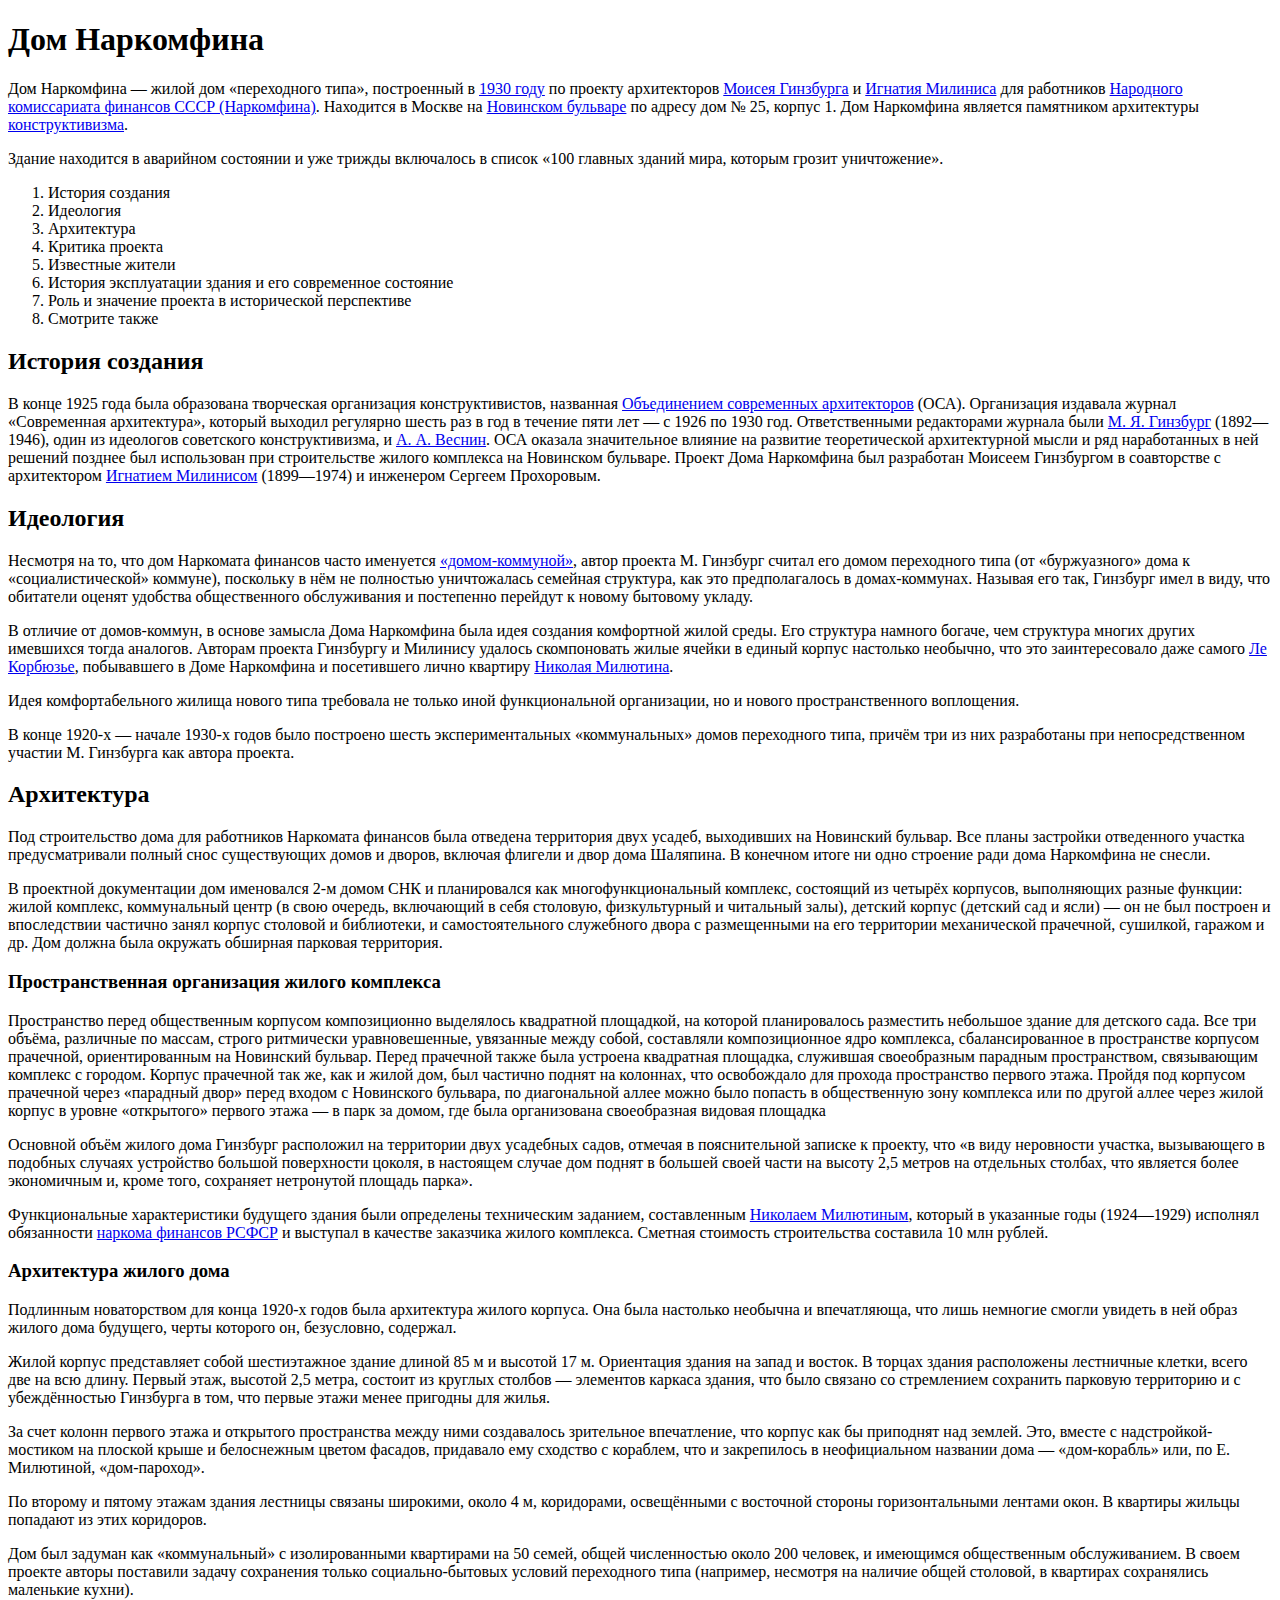
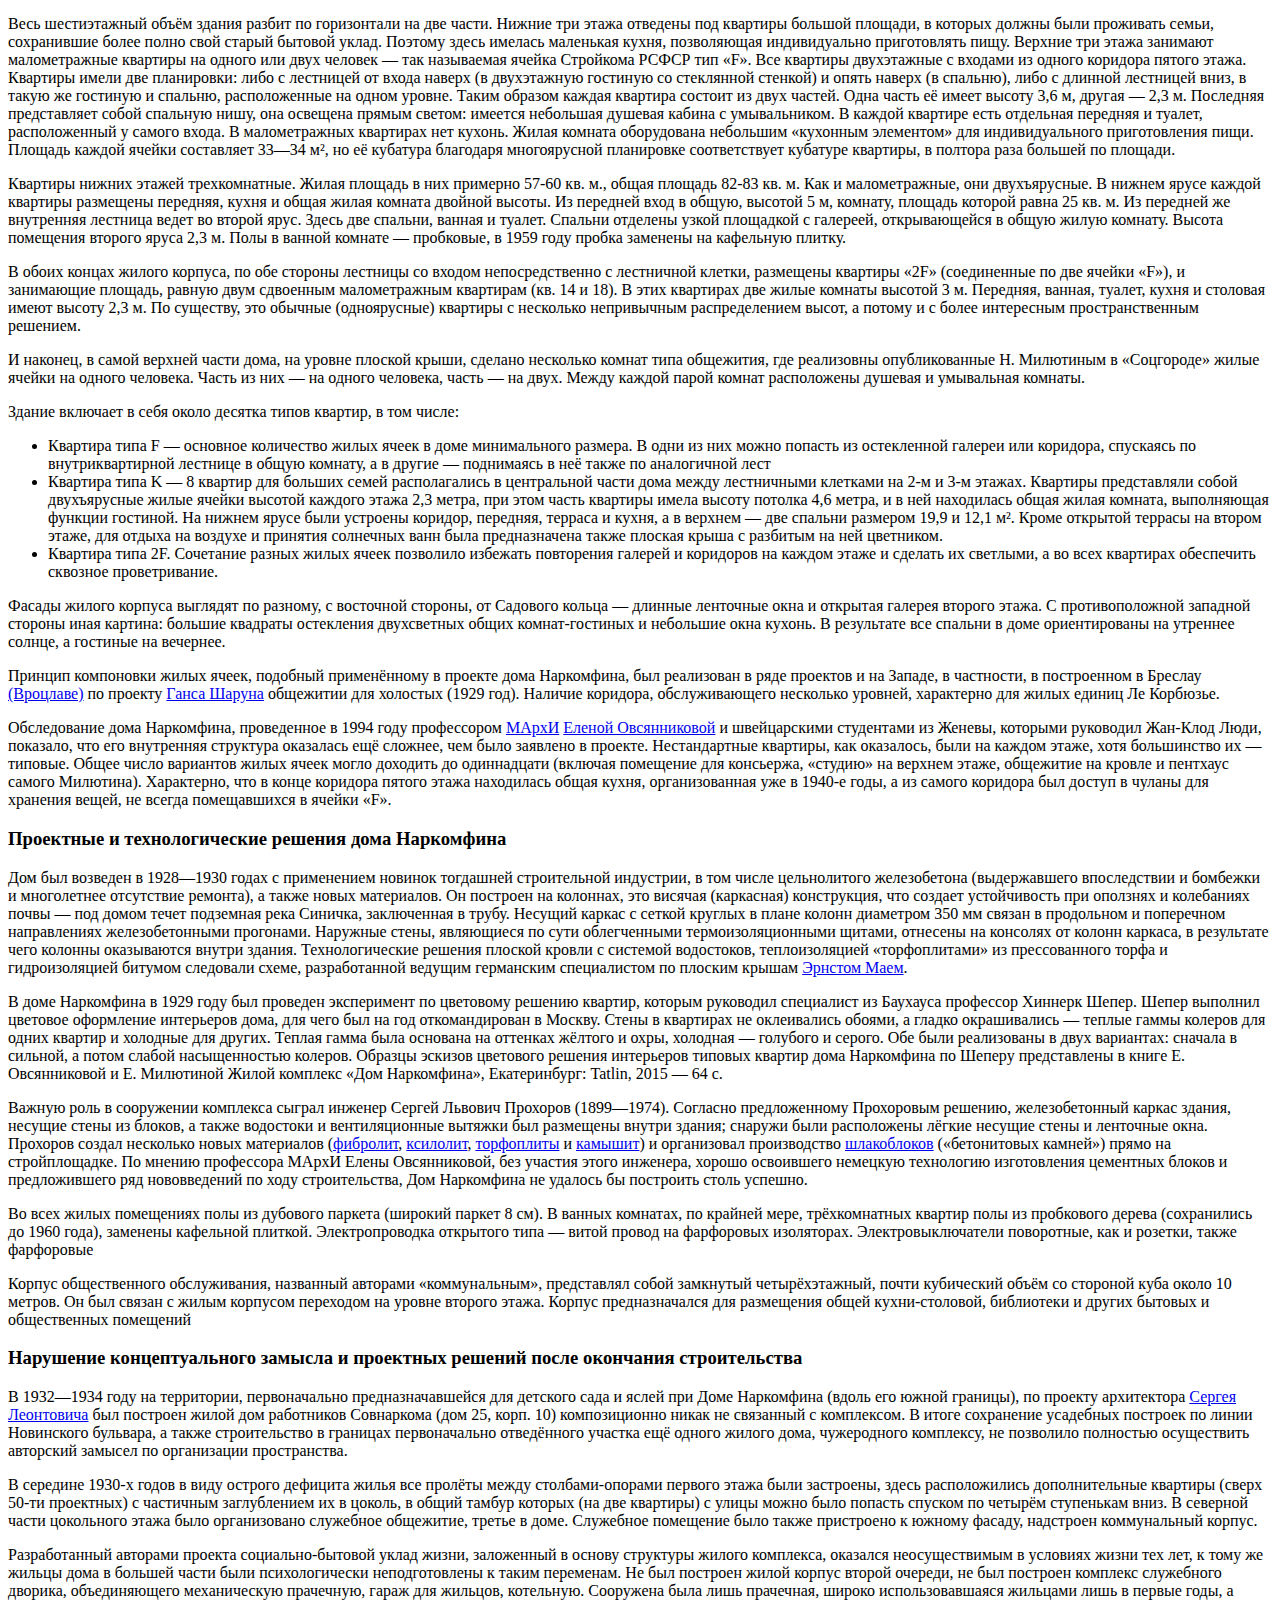
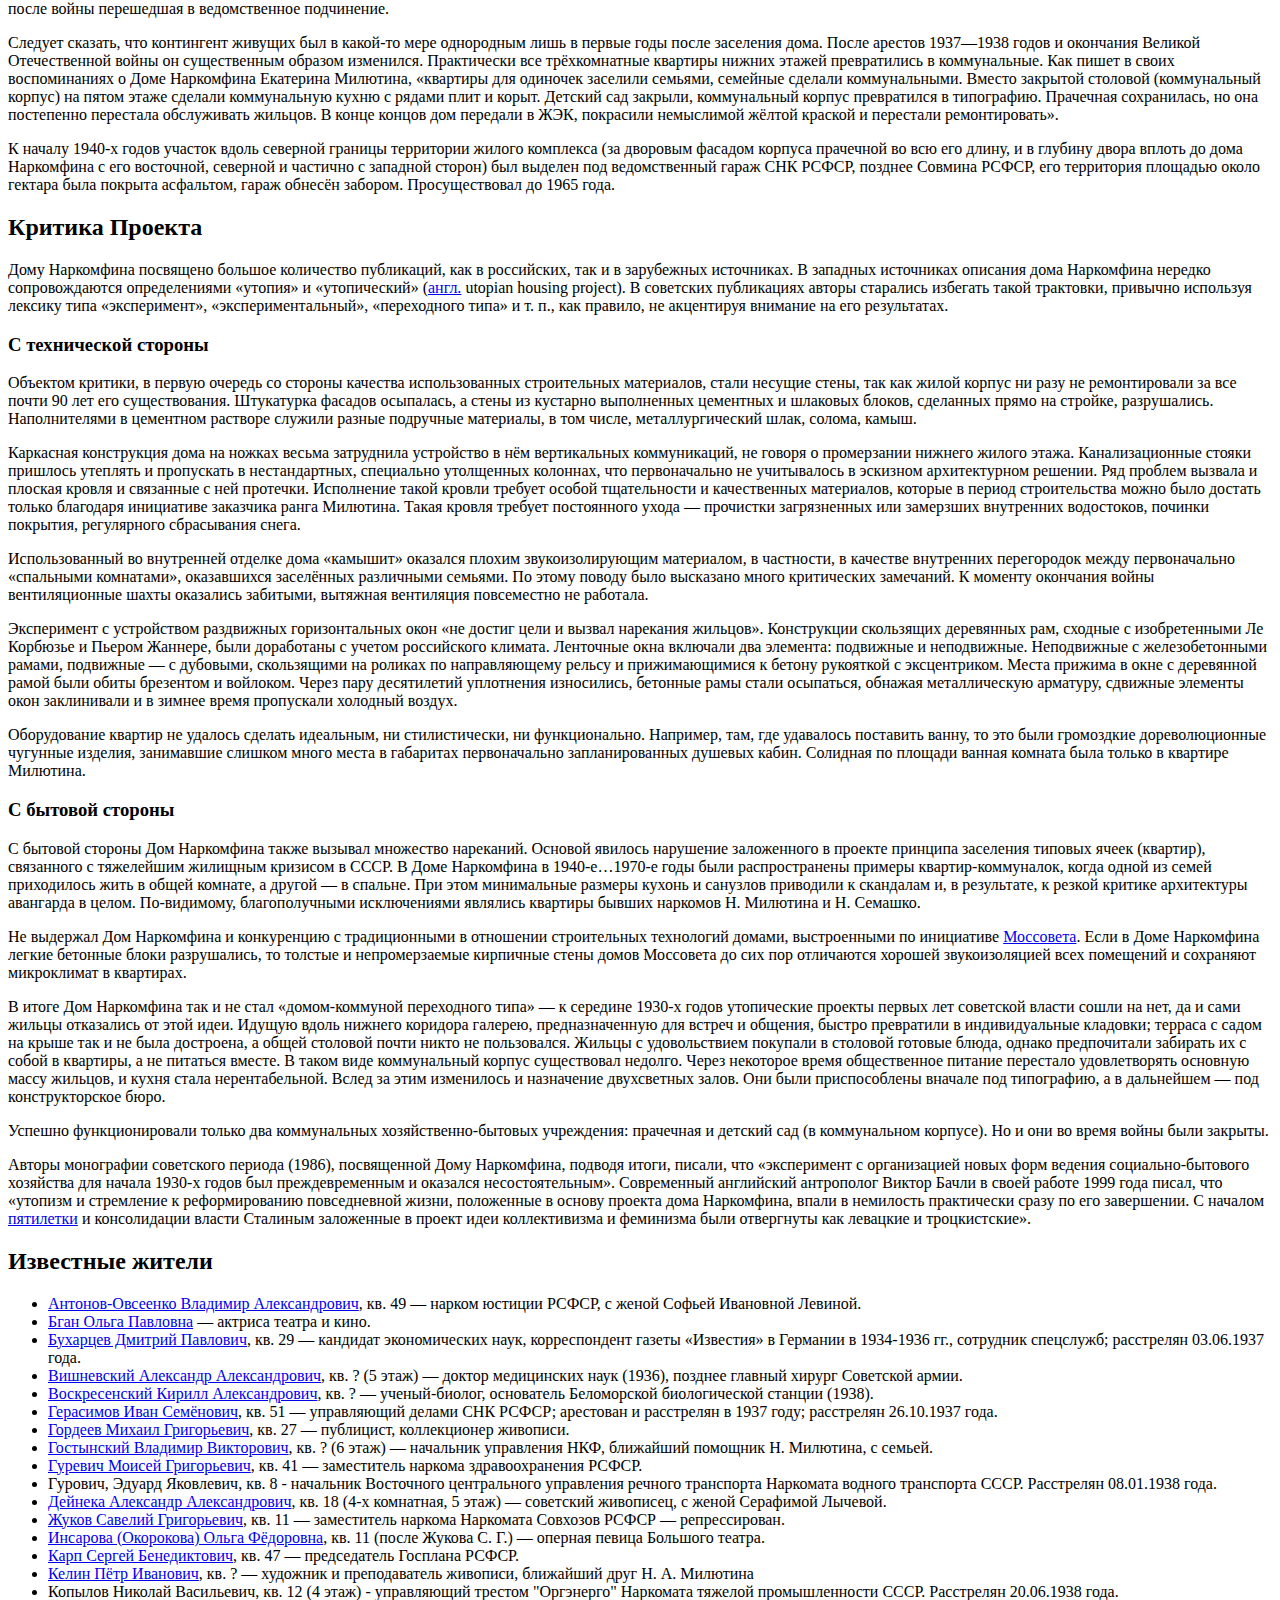
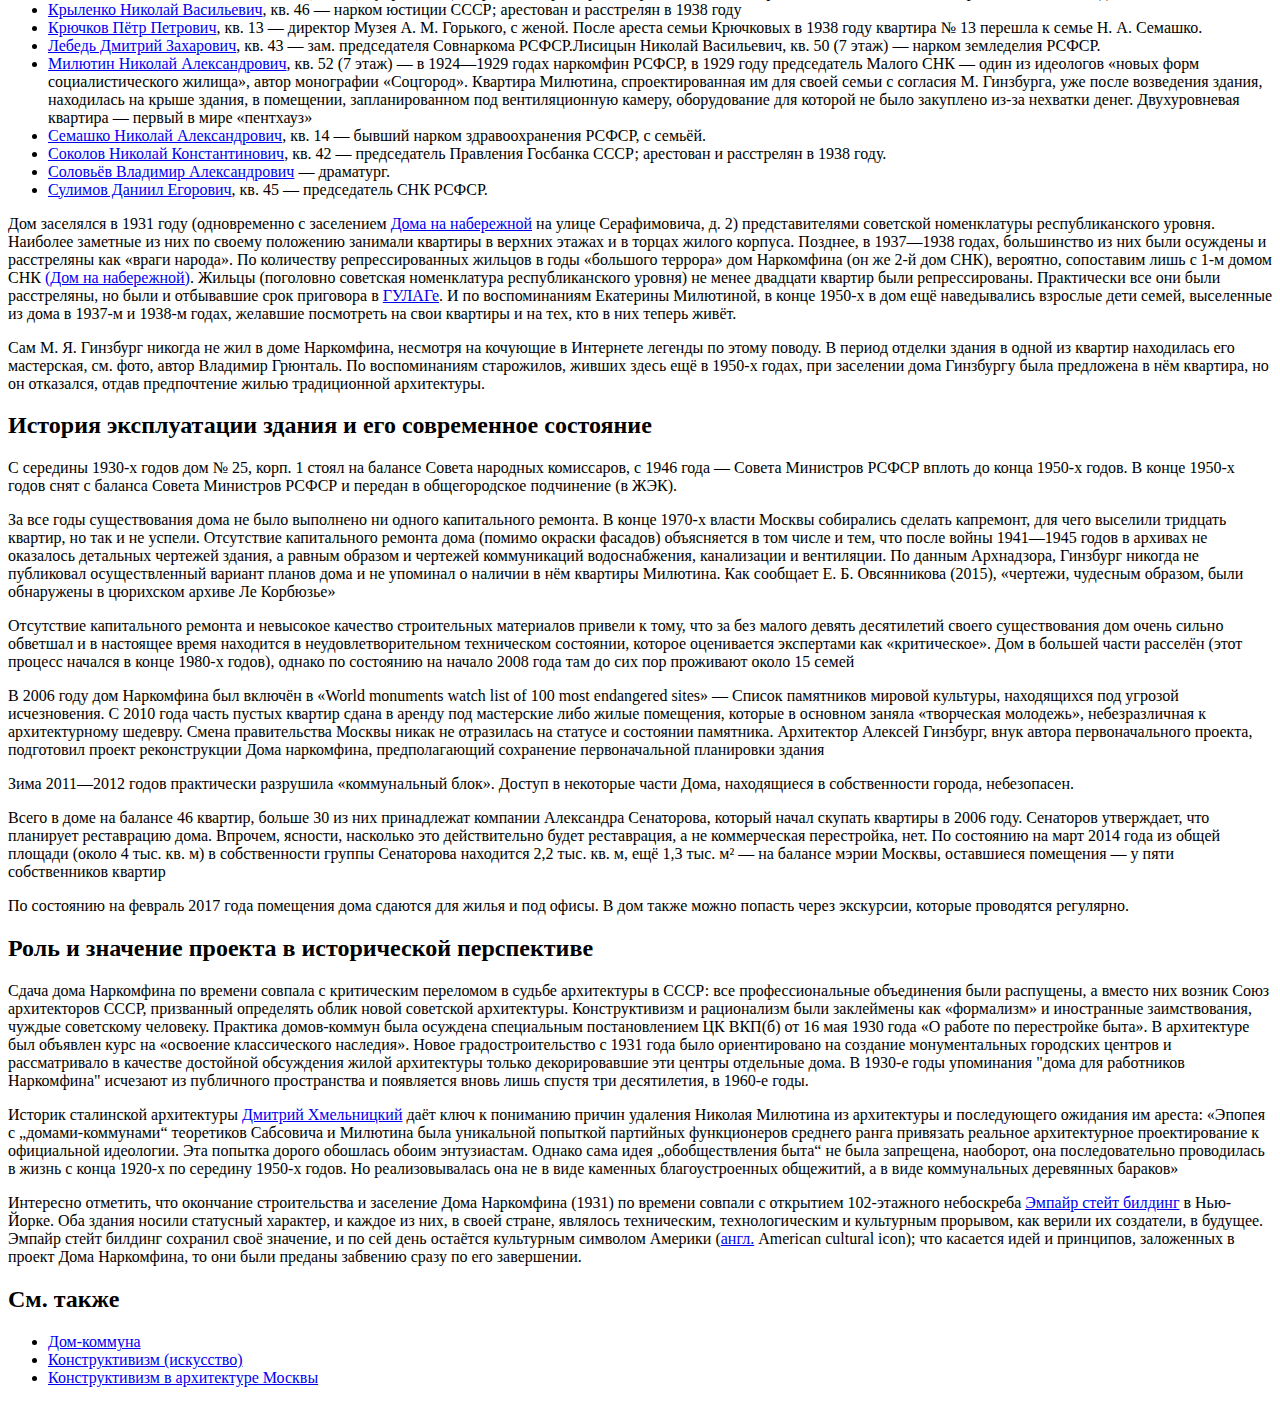
==== domnarkomfina.html @ b3ff3115 "init" ====
<!DOCTYPE html>
<html>
<head>
  <meta charset="utf-8">
  <title></title>
</head>
<body>
  <h1>Дом Наркомфина</h1>
  <p>Дом Наркомфина — жилой дом «переходного типа», построенный в <a target="_blank" href="https://ru.wikipedia.org/wiki/1930_год">1930 году</a> по проекту архитекторов <a target="_blank" href="https://ru.wikipedia.org/wiki/Гинзбург,_Моисей_Яковлевич">Моисея Гинзбурга</a> и <a target="_blank" href="https://ru.wikipedia.org/wiki/Милинис,_Игнатий_Францевич">Игнатия Милиниса</a> для работников <a target="_blank" href="https://ru.wikipedia.org/wiki/Народный_комиссариат_финансов_СССР">Народного комиссариата финансов СССР (Наркомфина)</a>. Находится в Москве на <a target="_blank" href="https://ru.wikipedia.org/wiki/Новинский_бульвар">Новинском бульваре</a> по адресу дом № 25, корпус 1. Дом Наркомфина является памятником архитектуры <a target="_blank" href="https://ru.wikipedia.org/wiki/Конструктивизм_(искусство)">конструктивизма</a>.</p>
  <p>Здание находится в аварийном состоянии и уже трижды включалось в список «100 главных зданий мира, которым грозит уничтожение».</p>
  <ol>
    <li>История создания</li>
    <li>Идеология</li>
    <li>Архитектура</li>
    <li>Критика проекта</li>
    <li>Известные жители</li>
    <li>История эксплуатации здания и его современное состояние</li>
    <li>Роль и значение проекта в исторической перспективе</li>
    <li>Смотрите также</li>
  </ol>

  <h2>История создания</h2>
  <p>В конце 1925 года была образована творческая организация конструктивистов, названная <a target="_blank" href="https://ru.wikipedia.org/wiki/Объединение_современных_архитекторов">Объединением современных архитекторов</a> (ОСА). Организация издавала журнал «Современная архитектура», который выходил регулярно шесть раз в год в течение пяти лет — с 1926 по 1930 год. Ответственными редакторами журнала были <a target="_blank" href="https://ru.wikipedia.org/wiki/Гинзбург,_Моисей_Яковлевич">М. Я. Гинзбург</a> (1892—1946), один из идеологов советского конструктивизма, и <a target="_blank" href="https://ru.wikipedia.org/wiki/Веснин,_Александр_Александрович">А. А. Веснин</a>. ОСА оказала значительное влияние на развитие теоретической архитектурной мысли и ряд наработанных в ней решений позднее был использован при строительстве жилого комплекса на Новинском бульваре. Проект Дома Наркомфина был разработан Моисеем Гинзбургом в соавторстве с архитектором
  <a target="_blank" href="https://ru.wikipedia.org/wiki/Милинис,_Игнатий_Францевич">Игнатием Милинисом</a> (1899—1974) и инженером Сергеем Прохоровым.</p>

  <h2>Идеология</h2>
  <p>Несмотря на то, что дом Наркомата финансов часто именуется <a target="_blank" href="https://ru.wikipedia.org/wiki/Дом-коммуна">«домом-коммуной»</a>, автор проекта М. Гинзбург считал его домом переходного типа (от «буржуазного» дома к «социалистической» коммуне), поскольку в нём не полностью уничтожалась семейная структура, как это предполагалось в домах-коммунах. Называя его так, Гинзбург имел в виду, что обитатели оценят удобства общественного обслуживания и постепенно перейдут к новому бытовому укладу.</p>
  <p>В отличие от домов-коммун, в основе замысла Дома Наркомфина была идея создания комфортной жилой среды. Его структура намного богаче, чем структура многих других имевшихся тогда аналогов. Авторам проекта Гинзбургу и Милинису удалось скомпоновать жилые ячейки в единый корпус настолько необычно, что это заинтересовало даже самого <a target="_blank" href="https://ru.wikipedia.org/wiki/Ле_Корбюзье">Ле Корбюзье</a>, побывавшего в Доме Наркомфина и посетившего лично квартиру
  <a target="_blank" href="https://ru.wikipedia.org/wiki/Милютин,_Николай_Александрович">Николая Милютина</a>.</p>
  <p>Идея комфортабельного жилища нового типа требовала не только иной функциональной организации, но и нового пространственного воплощения.</p>
  <p>В конце 1920-х — начале 1930-х годов было построено шесть экспериментальных «коммунальных» домов переходного типа, причём три из них разработаны при непосредственном участии М. Гинзбурга как автора проекта.</p>

  <h2>Архитектура</h2>
  <p>Под строительство дома для работников Наркомата финансов была отведена территория двух усадеб, выходивших на Новинский бульвар. Все планы застройки отведенного участка предусматривали полный снос существующих домов и дворов, включая флигели и двор дома Шаляпина. В конечном итоге ни одно строение ради дома Наркомфина не снесли.</p>
  <p>В проектной документации дом именовался 2-м домом СНК и планировался как многофункциональный комплекс, состоящий из четырёх корпусов, выполняющих разные функции: жилой комплекс, коммунальный центр (в свою очередь, включающий в себя столовую, физкультурный и читальный залы), детский корпус (детский сад и ясли) — он не был построен и впоследствии частично занял корпус столовой и библиотеки, и самостоятельного служебного двора с размещенными на его территории механической прачечной, сушилкой, гаражом и др. Дом должна была окружать обширная парковая территория.</p>

  <h3>Пространственная организация жилого комплекса</h3>
  <p>Пространство перед общественным корпусом композиционно выделялось квадратной площадкой, на которой планировалось разместить небольшое здание для детского сада. Все три объёма, различные по массам, строго ритмически уравновешенные, увязанные между собой, составляли композиционное ядро комплекса, сбалансированное в пространстве корпусом прачечной, ориентированным на Новинский бульвар. Перед прачечной также была устроена квадратная площадка, служившая своеобразным парадным пространством, связывающим комплекс с городом. Корпус прачечной так же, как и жилой дом, был частично поднят на колоннах, что освобождало для прохода пространство первого этажа. Пройдя под корпусом прачечной через «парадный двор» перед входом с Новинского бульвара, по диагональной аллее можно было попасть в общественную зону комплекса или по другой аллее через жилой корпус в уровне «открытого» первого этажа — в парк за домом, где была организована своеобразная видовая площадка</p>
  <p>Основной объём жилого дома Гинзбург расположил на территории двух усадебных садов, отмечая в пояснительной записке к проекту, что «в виду неровности участка, вызывающего в подобных случаях устройство большой поверхности цоколя, в настоящем случае дом поднят в большей своей части на высоту 2,5 метров на отдельных столбах, что является более экономичным и, кроме того, сохраняет нетронутой площадь парка».</p>
  <p>Функциональные характеристики будущего здания были определены техническим заданием, составленным <a target="_blank" href="https://ru.wikipedia.org/wiki/Милютин,_Николай_Александрович">Николаем Милютиным</a>, который в указанные годы (1924—1929) исполнял обязанности <a target="_blank" href="https://ru.wikipedia.org/wiki/Народный_комиссариат_финансов_РСФСР">наркома финансов РСФСР</a> и выступал в качестве заказчика жилого комплекса. Сметная стоимость строительства составила 10 млн рублей.</p>

  <h3>Архитектура жилого дома</h3>
  <p>Подлинным новаторством для конца 1920-х годов была архитектура жилого корпуса. Она была настолько необычна и впечатляюща, что лишь немногие смогли увидеть в ней образ жилого дома будущего, черты которого он, безусловно, содержал.</p>
  <p>Жилой корпус представляет собой шестиэтажное здание длиной 85 м и высотой 17 м. Ориентация здания на запад и восток. В торцах здания расположены лестничные клетки, всего две на всю длину. Первый этаж, высотой 2,5 метра, состоит из круглых столбов — элементов каркаса здания, что было связано со стремлением сохранить парковую территорию и с убеждённостью Гинзбурга в том, что первые этажи менее пригодны для жилья.</p>
  <p>За счет колонн первого этажа и открытого пространства между ними создавалось зрительное впечатление, что корпус как бы приподнят над землей. Это, вместе с надстройкой-мостиком на плоской крыше и белоснежным цветом фасадов, придавало ему сходство с кораблем, что и закрепилось в неофициальном названии дома — «дом-корабль» или, по Е. Милютиной, «дом-пароход».</p>
  <p>По второму и пятому этажам здания лестницы связаны широкими, около 4 м, коридорами, освещёнными с восточной стороны горизонтальными лентами окон. В квартиры жильцы попадают из этих коридоров.</p>
  <p>Дом был задуман как «коммунальный» с изолированными квартирами на 50 семей, общей численностью около 200 человек, и имеющимся общественным обслуживанием. В своем проекте авторы поставили задачу сохранения только социально-бытовых условий переходного типа (например, несмотря на наличие общей столовой, в квартирах сохранялись маленькие кухни).</p>
  <p>Весь шестиэтажный объём здания разбит по горизонтали на две части. Нижние три этажа отведены под квартиры большой площади, в которых должны были проживать семьи, сохранившие более полно свой старый бытовой уклад. Поэтому здесь имелась маленькая кухня, позволяющая индивидуально приготовлять пищу. Верхние три этажа занимают малометражные квартиры на одного или двух человек — так называемая ячейка Стройкома РСФСР тип «F». Все квартиры двухэтажные с входами из одного коридора пятого этажа. Квартиры имели две планировки: либо с лестницей от входа наверх (в двухэтажную гостиную со стеклянной стенкой) и опять наверх (в спальню), либо с длинной лестницей вниз, в такую же гостиную и спальню, расположенные на одном уровне. Таким образом каждая квартира состоит из двух частей. Одна часть её имеет высоту 3,6 м, другая — 2,3 м. Последняя представляет собой спальную нишу, она освещена прямым светом: имеется небольшая душевая кабина с умывальником. В каждой квартире есть отдельная передняя и туалет, расположенный у самого входа. В малометражных квартирах нет кухонь. Жилая комната оборудована небольшим «кухонным элементом» для индивидуального приготовления пищи. Площадь каждой ячейки составляет 33—34 м², но её кубатура благодаря многоярусной планировке соответствует кубатуре квартиры, в полтора раза большей по площади.</p>
  <p>Квартиры нижних этажей трехкомнатные. Жилая площадь в них примерно 57-60 кв. м., общая площадь 82-83 кв. м. Как и малометражные, они двухъярусные. В нижнем ярусе каждой квартиры размещены передняя, кухня и общая жилая комната двойной высоты. Из передней вход в общую, высотой 5 м, комнату, площадь которой равна 25 кв. м. Из передней же внутренняя лестница ведет во второй ярус. Здесь две спальни, ванная и туалет. Спальни отделены узкой площадкой с галереей, открывающейся в общую жилую комнату. Высота помещения второго яруса 2,3 м. Полы в ванной комнате — пробковые, в 1959 году пробка заменены на кафельную плитку.</p>
  <p>В обоих концах жилого корпуса, по обе стороны лестницы со входом непосредственно с лестничной клетки, размещены квартиры «2F» (соединенные по две ячейки «F»), и занимающие площадь, равную двум сдвоенным малометражным квартирам (кв. 14 и 18). В этих квартирах две жилые комнаты высотой 3 м. Передняя, ванная, туалет, кухня и столовая имеют высоту 2,3 м. По существу, это обычные (одноярусные) квартиры с несколько непривычным распределением высот, а потому и с более интересным пространственным решением.</p>
  <p>И наконец, в самой верхней части дома, на уровне плоской крыши, сделано несколько комнат типа общежития, где реализовны опубликованные Н. Милютиным в «Соцгороде» жилые ячейки на одного человека. Часть из них — на одного человека, часть — на двух. Между каждой парой комнат расположены душевая и умывальная комнаты.</p>
  <p>Здание включает в себя около десятка типов квартир, в том числе:
  <ul>
    <li>Квартира типа F — основное количество жилых ячеек в доме минимального размера. В одни из них можно попасть из остекленной галереи или коридора, спускаясь по внутриквартирной лестнице в общую комнату, а в другие — поднимаясь в неё также по аналогичной лест</li>
    <li>Квартира типа K — 8 квартир для больших семей располагались в центральной части дома между лестничными клетками на 2-м и 3-м этажах. Квартиры представляли собой двухъярусные жилые ячейки высотой каждого этажа 2,3 метра, при этом часть квартиры имела высоту потолка 4,6 метра, и в ней находилась общая жилая комната, выполняющая функции гостиной. На нижнем ярусе были устроены коридор, передняя, терраса и кухня, а в верхнем — две спальни размером 19,9 и 12,1 м². Кроме открытой террасы на втором этаже, для отдыха на воздухе и принятия солнечных ванн была предназначена также плоская крыша с разбитым на ней цветником.</li>
    <li>Квартира типа 2F. Сочетание разных жилых ячеек позволило избежать повторения галерей и коридоров на каждом этаже и сделать их светлыми, а во всех квартирах обеспечить сквозное проветривание.</li>
  </ul></p>
  <p>Фасады жилого корпуса выглядят по разному, с восточной стороны, от Садового кольца — длинные ленточные окна и открытая галерея второго этажа. С противоположной западной стороны иная картина: большие квадраты остекления двухсветных общих комнат-гостиных и небольшие окна кухонь. В результате все спальни в доме ориентированы на утреннее солнце, а гостиные на вечернее.</p>
  <p>Принцип компоновки жилых ячеек, подобный применённому в проекте дома Наркомфина, был реализован в ряде проектов и на Западе, в частности, в построенном в Бреслау <a target="_blank" href="https://ru.wikipedia.org/wiki/Вроцлав">(Вроцлаве)</a> по проекту <a target="_blank" href="https://ru.wikipedia.org/wiki/Шарун,_Ганс">Ганса Шаруна</a> общежитии для холостых (1929 год). Наличие коридора, обслуживающего несколько уровней, характерно для жилых единиц Ле Корбюзье.</p>
  <p>Обследование дома Наркомфина, проведенное в 1994 году профессором <a target="_blank" href="https://ru.wikipedia.org/wiki/Московский_архитектурный_институт">МАрхИ</a> <a target="_blank" href="https://ru.wikipedia.org/wiki/Овсянникова,_Елена_Борисовна">Еленой Овсянниковой</a> и швейцарскими студентами из Женевы, которыми руководил Жан-Клод Люди, показало, что его внутренняя структура оказалась ещё сложнее, чем было заявлено в проекте. Нестандартные квартиры, как оказалось, были на каждом этаже, хотя большинство их — типовые. Общее число вариантов жилых ячеек могло доходить до одиннадцати (включая помещение для консьержа, «студию» на верхнем этаже, общежитие на кровле и пентхаус самого Милютина). Характерно, что в конце коридора пятого этажа находилась общая кухня, организованная уже в 1940-е годы, а из самого коридора был доступ в чуланы для хранения вещей, не всегда помещавшихся в ячейки «F».</p>

  <h3>Проектные и технологические решения дома Наркомфина</h3>
  <p>Дом был возведен в 1928—1930 годах с применением новинок тогдашней строительной индустрии, в том числе цельнолитого железобетона (выдержавшего впоследствии и бомбежки и многолетнее отсутствие ремонта), а также новых материалов. Он построен на колоннах, это висячая (каркасная) конструкция, что создает устойчивость при оползнях и колебаниях почвы — под домом течет подземная река Синичка, заключенная в трубу. Несущий каркас с сеткой круглых в плане колонн диаметром 350 мм связан в продольном и поперечном направлениях железобетонными прогонами. Наружные стены, являющиеся по сути облегченными термоизоляционными щитами, отнесены на консолях от колонн каркаса, в результате чего колонны оказываются внутри здания. Технологические решения плоской кровли с системой водостоков, теплоизоляцией «торфоплитами» из прессованного торфа и гидроизоляцией битумом следовали схеме, разработанной ведущим германским специалистом по плоским крышам
  <a target="_blank" href="https://ru.wikipedia.org/wiki/Май,_Эрнст">Эрнстом Маем</a>.</p>
  <p>В доме Наркомфина в 1929 году был проведен эксперимент по цветовому решению квартир, которым руководил специалист из Баухауса профессор Хиннерк Шепер. Шепер выполнил цветовое оформление интерьеров дома, для чего был на год откомандирован в Москву. Стены в квартирах не оклеивались обоями, а гладко окрашивались — теплые гаммы колеров для одних квартир и холодные для других. Теплая гамма была основана на оттенках жёлтого и охры, холодная — голубого и серого. Обе были реализованы в двух вариантах: сначала в сильной, а потом слабой насыщенностью колеров. Образцы эскизов цветового решения интерьеров типовых квартир дома Наркомфина по Шеперу представлены в книге Е. Овсянниковой и Е. Милютиной Жилой комплекс «Дом Наркомфина», Екатеринбург: Tatlin, 2015 — 64 с.</p>
  <p>Важную роль в сооружении комплекса сыграл инженер Сергей Львович Прохоров (1899—1974). Согласно предложенному Прохоровым решению, железобетонный каркас здания, несущие стены из блоков, а также водостоки и вентиляционные вытяжки был размещены внутри здания; снаружи были расположены лёгкие несущие стены и ленточные окна. Прохоров создал несколько новых материалов (<a target="_blank" href="https://ru.wikipedia.org/wiki/Фибролит">фибролит</a>,
  <a target="_blank" href="https://ru.wikipedia.org/wiki/Цемент_Сореля">ксилолит</a>, <a target="_blank" href="https://ru.wikipedia.org/wiki/Торфоплиты">торфоплиты</a> и <a target="_blank" href="https://ru.wikipedia.org/wiki/Камышит">камышит</a>) и организовал производство <a target="_blank" href="https://ru.wikipedia.org/wiki/Шлакоблок">шлакоблоков</a> («бетонитовых камней») прямо на стройплощадке. По мнению профессора МАрхИ Елены Овсянниковой, без участия этого инженера, хорошо освоившего немецкую технологию изготовления цементных блоков и предложившего ряд нововведений по ходу строительства, Дом Наркомфина не удалось бы построить столь успешно.</p>
  <p>Во всех жилых помещениях полы из дубового паркета (широкий паркет 8 см). В ванных комнатах, по крайней мере, трёхкомнатных квартир полы из пробкового дерева (сохранились до 1960 года), заменены кафельной плиткой. Электропроводка открытого типа — витой провод на фарфоровых изоляторах. Электровыключатели поворотные, как и розетки, также фарфоровые</p>
  <p>Корпус общественного обслуживания, названный авторами «коммунальным», представлял собой замкнутый четырёхэтажный, почти кубический объём со стороной куба около 10 метров. Он был связан с жилым корпусом переходом на уровне второго этажа. Корпус предназначался для размещения общей кухни-столовой, библиотеки и других бытовых и общественных помещений</p>

  <h3>Нарушение концептуального замысла и проектных решений после окончания строительства</h3>
  <p>В 1932—1934 году на территории, первоначально предназначавшейся для детского сада и яслей при Доме Наркомфина (вдоль его южной границы), по проекту архитектора <a target="_blank" href="https://ru.wikipedia.org/wiki/Леонтович,_Сергей_Павлович">Сергея Леонтовича</a> был построен жилой дом работников Совнаркома (дом 25, корп. 10) композиционно никак не связанный с комплексом. В итоге сохранение усадебных построек по линии Новинского бульвара, а также строительство в границах первоначально отведённого участка ещё одного жилого дома, чужеродного комплексу, не позволило полностью осуществить авторский замысел по организации пространства.</p>
  <p>В середине 1930-х годов в виду острого дефицита жилья все пролёты между столбами-опорами первого этажа были застроены, здесь расположились дополнительные квартиры (сверх 50-ти проектных) с частичным заглублением их в цоколь, в общий тамбур которых (на две квартиры) с улицы можно было попасть спуском по четырём ступенькам вниз. В северной части цокольного этажа было организовано служебное общежитие, третье в доме. Служебное помещение было также пристроено к южному фасаду, надстроен коммунальный корпус.</p>
  <p>Разработанный авторами проекта социально-бытовой уклад жизни, заложенный в основу структуры жилого комплекса, оказался неосуществимым в условиях жизни тех лет, к тому же жильцы дома в большей части были психологически неподготовлены к таким переменам. Не был построен жилой корпус второй очереди, не был построен комплекс служебного дворика, объединяющего механическую прачечную, гараж для жильцов, котельную. Сооружена была лишь прачечная, широко использовавшаяся жильцами лишь в первые годы, а после войны перешедшая в ведомственное подчинение.</p>
  <p>Следует сказать, что контингент живущих был в какой-то мере однородным лишь в первые годы после заселения дома. После арестов 1937—1938 годов и окончания Великой Отечественной войны он существенным образом изменился. Практически все трёхкомнатные квартиры нижних этажей превратились в коммунальные. Как пишет в своих воспоминаниях о Доме Наркомфина Екатерина Милютина, «квартиры для одиночек заселили семьями, семейные сделали коммунальными. Вместо закрытой столовой (коммунальный корпус) на пятом этаже сделали коммунальную кухню с рядами плит и корыт. Детский сад закрыли, коммунальный корпус превратился в типографию. Прачечная сохранилась, но она постепенно перестала обслуживать жильцов. В конце концов дом передали в ЖЭК, покрасили немыслимой жёлтой краской и перестали ремонтировать».</p>
  <p>К началу 1940-х годов участок вдоль северной границы территории жилого комплекса (за дворовым фасадом корпуса прачечной во всю его длину, и в глубину двора вплоть до дома Наркомфина с его восточной, северной и частично с западной сторон) был выделен под ведомственный гараж СНК РСФСР, позднее Совмина РСФСР, его территория площадью около гектара была покрыта асфальтом, гараж обнесён забором. Просуществовал до 1965 года.</p>

  <h2>Критика Проекта</h2>
  <p>Дому Наркомфина посвящено большое количество публикаций, как в российских, так и в зарубежных источниках. В западных источниках описания дома Наркомфина нередко сопровождаются определениями «утопия» и «утопический» (<a target="_blank" href="https://ru.wikipedia.org/wiki/Английский_язык">англ.</a> utopian housing project). В советских публикациях авторы старались избегать такой трактовки, привычно используя лексику типа «эксперимент», «экспериментальный», «переходного типа» и т. п., как правило, не акцентируя внимание на его результатах.</p>

  <h3>С технической стороны</h3>
  <p>Объектом критики, в первую очередь со стороны качества использованных строительных материалов, стали несущие стены, так как жилой корпус ни разу не ремонтировали за все почти 90 лет его существования. Штукатурка фасадов осыпалась, а стены из кустарно выполненных цементных и шлаковых блоков, сделанных прямо на стройке, разрушались. Наполнителями в цементном растворе служили разные подручные материалы, в том числе, металлургический шлак, солома, камыш.</p>
  <p>Каркасная конструкция дома на ножках весьма затруднила устройство в нём вертикальных коммуникаций, не говоря о промерзании нижнего жилого этажа. Канализационные стояки пришлось утеплять и пропускать в нестандартных, специально утолщенных колоннах, что первоначально не учитывалось в эскизном архитектурном решении. Ряд проблем вызвала и плоская кровля и связанные с ней протечки. Исполнение такой кровли требует особой тщательности и качественных материалов, которые в период строительства можно было достать только благодаря инициативе заказчика ранга Милютина. Такая кровля требует постоянного ухода — прочистки загрязненных или замерзших внутренних водостоков, починки покрытия, регулярного сбрасывания снега.</p>
  <p>Использованный во внутренней отделке дома «камышит» оказался плохим звукоизолирующим материалом, в частности, в качестве внутренних перегородок между первоначально «спальными комнатами», оказавшихся заселённых различными семьями. По этому поводу было высказано много критических замечаний. К моменту окончания войны вентиляционные шахты оказались забитыми, вытяжная вентиляция повсеместно не работала.</p>
  <p>Эксперимент с устройством раздвижных горизонтальных окон «не достиг цели и вызвал нарекания жильцов». Конструкции скользящих деревянных рам, сходные с изобретенными Ле Корбюзье и Пьером Жаннере, были доработаны с учетом российского климата. Ленточные окна включали два элемента: подвижные и неподвижные. Неподвижные с железобетонными рамами, подвижные — с дубовыми, скользящими на роликах по направляющему рельсу и прижимающимися к бетону рукояткой с эксцентриком. Места прижима в окне с деревянной рамой были обиты брезентом и войлоком. Через пару десятилетий уплотнения износились, бетонные рамы стали осыпаться, обнажая металлическую арматуру, сдвижные элементы окон заклинивали и в зимнее время пропускали холодный воздух.</p>
  <p>Оборудование квартир не удалось сделать идеальным, ни стилистически, ни функционально. Например, там, где удавалось поставить ванну, то это были громоздкие дореволюционные чугунные изделия, занимавшие слишком много места в габаритах первоначально запланированных душевых кабин. Солидная по площади ванная комната была только в квартире Милютина.</p>

  <h3>С бытовой стороны</h3>
  <p>С бытовой стороны Дом Наркомфина также вызывал множество нареканий. Основой явилось нарушение заложенного в проекте принципа заселения типовых ячеек (квартир), связанного с тяжелейшим жилищным кризисом в СССР. В Доме Наркомфина в 1940-е…1970-е годы были распространены примеры квартир-коммуналок, когда одной из семей приходилось жить в общей комнате, а другой — в спальне. При этом минимальные размеры кухонь и санузлов приводили к скандалам и, в результате, к резкой критике архитектуры авангарда в целом. По-видимому, благополучными исключениями являлись квартиры бывших наркомов Н. Милютина и Н. Семашко.</p>
  <p>Не выдержал Дом Наркомфина и конкуренцию с традиционными в отношении строительных технологий домами, выстроенными по инициативе <a target="_blank" href="https://ru.wikipedia.org/wiki/Московский_городской_совет">Моссовета</a>. Если в Доме Наркомфина легкие бетонные блоки разрушались, то толстые и непромерзаемые кирпичные стены домов Моссовета до сих пор отличаются хорошей звукоизоляцией всех помещений и сохраняют микроклимат в квартирах.</p>
  <p>В итоге Дом Наркомфина так и не стал «домом-коммуной переходного типа» — к середине 1930-х годов утопические проекты первых лет советской власти сошли на нет, да и сами жильцы отказались от этой идеи. Идущую вдоль нижнего коридора галерею, предназначенную для встреч и общения, быстро превратили в индивидуальные кладовки; терраса с садом на крыше так и не была достроена, а общей столовой почти никто не пользовался. Жильцы с удовольствием покупали в столовой готовые блюда, однако предпочитали забирать их с собой в квартиры, а не питаться вместе. В таком виде коммунальный корпус существовал недолго. Через некоторое время общественное питание перестало удовлетворять основную массу жильцов, и кухня стала нерентабельной. Вслед за этим изменилось и назначение двухсветных залов. Они были приспособлены вначале под типографию, а в дальнейшем — под конструкторское бюро.</p>
  <p>Успешно функционировали только два коммунальных хозяйственно-бытовых учреждения: прачечная и детский сад (в коммунальном корпусе). Но и они во время войны были закрыты.</p>
  <p>Авторы монографии советского периода (1986), посвященной Дому Наркомфина, подводя итоги, писали, что «эксперимент с организацией новых форм ведения социально-бытового хозяйства для начала 1930-х годов был преждевременным и оказался несостоятельным». Современный английский антрополог Виктор Бачли в своей работе 1999 года писал, что «утопизм и стремление к реформированию повседневной жизни, положенные в основу проекта дома Наркомфина, впали в немилость практически сразу по его завершении. С началом <a target="_blank" href="https://ru.wikipedia.org/wiki/Первая_пятилетка">пятилетки</a> и консолидации власти Сталиным заложенные в проект идеи коллективизма и феминизма были отвергнуты как левацкие и троцкистские».</p>

  <h2>Известные жители</h2>
  <ul>
    <li>
      <a target="_blank" href="https://ru.wikipedia.org/wiki/Антонов-Овсеенко,_Владимир_Александрович">Антонов-Овсеенко Владимир Александрович</a>, кв. 49 — нарком юстиции РСФСР, с женой Софьей Ивановной Левиной.
    </li>
    <li>
      <a target="_blank" href="https://ru.wikipedia.org/wiki/Бган,_Ольга_Павловна">Бган Ольга Павловна</a> — актриса театра и кино.
    </li>
    <li>
      <a target="_blank" href="https://ru.wikipedia.org/wiki/Бухарцев,_Дмитрий_Павлович">Бухарцев Дмитрий Павлович</a>, кв. 29 — кандидат экономических наук, корреспондент газеты «Известия» в Германии в 1934-1936 гг., сотрудник спецслужб; расстрелян 03.06.1937 года.
    </li>
    <li>
      <a target="_blank" href="https://ru.wikipedia.org/wiki/Вишневский,_Александр_Александрович">Вишневский Александр Александрович</a>, кв. ? (5 этаж) — доктор медицинских наук (1936), позднее главный хирург Советской армии.
    </li>
    <li>
      <a target="_blank" href="https://ru.wikipedia.org/wiki/Воскресенский,_Кирилл_Александрович">Воскресенский Кирилл Александрович</a>, кв. ? — ученый-биолог, основатель Беломорской биологической станции (1938).
    </li>
    <li>
      <a target="_blank" href="https://ru.wikipedia.org/wiki/Герасимов,_Иван_Семёнович">Герасимов Иван Семёнович</a>, кв. 51 — управляющий делами СНК РСФСР; арестован и расстрелян в 1937 году; расстрелян 26.10.1937 года.
    </li>
    <li>
      <a target="_blank" href="https://ru.wikipedia.org/wiki/Гордеев,_Михаил_Григорьевич">Гордеев Михаил Григорьевич</a>, кв. 27 — публицист, коллекционер живописи.
    </li>
    <li>
       <a target="_blank" href="https://ru.wikipedia.org/wiki/Гостынский,_Владимир_Викторович">Гостынский Владимир Викторович</a>, кв. ? (6 этаж) — начальник управления НКФ, ближайший помощник Н. Милютина, с семьей.
     </li>
    <li>
      <a target="_blank" href="https://ru.wikipedia.org/wiki/Гуревич,_Моисей_Григорьевич">Гуревич Моисей Григорьевич</a>, кв. 41 — заместитель наркома здравоохранения РСФСР.
    </li>
    <li>Гурович, Эдуард Яковлевич, кв. 8 - начальник Восточного центрального управления речного транспорта Наркомата водного транспорта СССР. Расстрелян 08.01.1938 года.</li>
    <li>
      <a target="_blank" href="https://ru.wikipedia.org/wiki/Дейнека,_Александр_Александрович">Дейнека Александр Александрович</a>, кв. 18 (4-х комнатная, 5 этаж) — советский живописец, с женой Серафимой Лычевой.
    </li>
    <li>
      <a target="_blank" href="https://ru.wikipedia.org/wiki/Жуков,_Савелий_Григорьевич">Жуков Савелий Григорьевич</a>, кв. 11 — заместитель наркома Наркомата Совхозов РСФСР — репрессирован.
    </li>
    <li>
      <a target="_blank" href="https://ru.wikipedia.org/wiki/Инсарова,_Ольга_Фёдоровна">Инсарова (Окорокова) Ольга Фёдоровна</a>, кв. 11 (после Жукова С. Г.) — оперная певица Большого театра.
    </li>
    <li>
      <a target="_blank" href="https://ru.wikipedia.org/wiki/Карп,_Сергей_Бенедиктович">Карп Сергей Бенедиктович</a>, кв. 47 — председатель Госплана РСФСР.
    </li>
    <li>
      <a target="_blank" href="https://ru.wikipedia.org/wiki/Келин,_Пётр_Иванович">Келин Пётр Иванович</a>, кв. ? — художник и преподаватель живописи, ближайший друг Н. А. Милютина
    </li>
    <li>Копылов Николай Васильевич, кв. 12 (4 этаж) - управляющий трестом "Оргэнерго" Наркомата тяжелой промышленности СССР. Расстрелян 20.06.1938 года.</li>
    <li>
      <a target="_blank" href="https://ru.wikipedia.org/wiki/Крыленко,_Николай_Васильевич">Крыленко Николай Васильевич</a>, кв. 46 — нарком юстиции СССР; арестован и расстрелян в 1938 году
    </li>
    <li>
      <a target="_blank" href="https://ru.wikipedia.org/wiki/Крючков,_Пётр_Петрович">Крючков Пётр Петрович</a>, кв. 13 — директор Музея А. М. Горького, с женой. После ареста семьи Крючковых в 1938 году квартира № 13 перешла к семье Н. А. Семашко.
    </li>
    <li>
      <a target="_blank" href="https://ru.wikipedia.org/wiki/Лебедь,_Дмитрий_Захарович">Лебедь Дмитрий Захарович</a>, кв. 43 — зам. председателя Совнаркома РСФСР.Лисицын Николай Васильевич, кв. 50 (7 этаж) — нарком земледелия РСФСР.
    </li>
    <li>
      <a target="_blank" href="https://ru.wikipedia.org/wiki/Милютин,_Николай_Александрович">Милютин Николай Александрович</a>, кв. 52 (7 этаж) — в 1924—1929 годах наркомфин РСФСР, в 1929 году председатель Малого СНК — один из идеологов «новых форм социалистического жилища», автор монографии «Соцгород». Квартира Милютина, спроектированная им для своей семьи с согласия М. Гинзбурга, уже после возведения здания, находилась на крыше здания, в помещении, запланированном под вентиляционную камеру, оборудование для которой не было закуплено из-за нехватки денег. Двухуровневая квартира — первый в мире «пентхауз»
    </li>
    <li>
      <a target="_blank" href="https://ru.wikipedia.org/wiki/Семашко,_Николай_Александрович">Семашко Николай Александрович</a>, кв. 14 — бывший нарком здравоохранения РСФСР, с семьёй.
    </li>
    <li>
      <a target="_blank" href="https://ru.wikipedia.org/wiki/Соколов,_Николай_Константинович">Соколов Николай Константинович</a>, кв. 42 — председатель Правления Госбанка СССР; арестован и расстрелян в 1938 году.
    </li>
    <li>
      <a target="_blank" href="https://ru.wikipedia.org/wiki/Соловьёв,_Владимир_Александрович">Соловьёв Владимир Александрович</a> — драматург.
    </li>
    <li>
      <a target="_blank" href="https://ru.wikipedia.org/wiki/Сулимов,_Даниил_Егорович">Сулимов Даниил Егорович</a>, кв. 45 — председатель СНК РСФСР.
    </li>
  </ul>
  <p>Дом заселялся в 1931 году (одновременно с заселением <a target="_blank" href="https://ru.wikipedia.org/wiki/Дом_на_набережной">Дома на набережной</a> на улице Серафимовича, д. 2) представителями советской номенклатуры республиканского уровня. Наиболее заметные из них по своему положению занимали квартиры в верхних этажах и в торцах жилого корпуса. Позднее, в 1937—1938 годах, большинство из них были осуждены и расстреляны как «враги народа». По количеству репрессированных жильцов в годы «большого террора» дом Наркомфина (он же 2-й дом СНК), вероятно, сопоставим лишь с 1-м домом СНК <a target="_blank" href="https://ru.wikipedia.org/wiki/Дом_на_набережной">(Дом на набережной)</a>. Жильцы (поголовно советская номенклатура республиканского уровня) не менее двадцати квартир были репрессированы. Практически все они были расстреляны, но были и отбывавшие срок приговора в <a target="_blank" href="https://ru.wikipedia.org/wiki/ГУЛАГ">ГУЛАГе</a>. И по воспоминаниям Екатерины Милютиной, в конце 1950-х в дом ещё наведывались взрослые дети семей, выселенные из дома в 1937-м и 1938-м годах, желавшие посмотреть на свои квартиры и на тех, кто в них теперь живёт.</p>
  <p>Сам М. Я. Гинзбург никогда не жил в доме Наркомфина, несмотря на кочующие в Интернете легенды по этому поводу. В период отделки здания в одной из квартир находилась его мастерская, см. фото, автор Владимир Грюнталь. По воспоминаниям старожилов, живших здесь ещё в 1950-х годах, при заселении дома Гинзбургу была предложена в нём квартира, но он отказался, отдав предпочтение жилью традиционной архитектуры.</p>

  <h2>История эксплуатации здания и его современное состояние</h2>
  <p>С середины 1930-х годов дом № 25, корп. 1 стоял на балансе Совета народных комиссаров, с 1946 года — Совета Министров РСФСР вплоть до конца 1950-х годов. В конце 1950-х годов снят с баланса Совета Министров РСФСР и передан в общегородское подчинение (в ЖЭК).</p>
  <p>За все годы существования дома не было выполнено ни одного капитального ремонта. В конце 1970-х власти Москвы собирались сделать капремонт, для чего выселили тридцать квартир, но так и не успели. Отсутствие капитального ремонта дома (помимо окраски фасадов) объясняется в том числе и тем, что после войны 1941—1945 годов в архивах не оказалось детальных чертежей здания, а равным образом и чертежей коммуникаций водоснабжения, канализации и вентиляции. По данным Архнадзора, Гинзбург никогда не публиковал осуществленный вариант планов дома и не упоминал о наличии в нём квартиры Милютина. Как сообщает Е. Б. Овсянникова (2015), «чертежи, чудесным образом, были обнаружены в цюрихском архиве Ле Корбюзье»</p>
  <p>Отсутствие капитального ремонта и невысокое качество строительных материалов привели к тому, что за без малого девять десятилетий своего существования дом очень сильно обветшал и в настоящее время находится в неудовлетворительном техническом состоянии, которое оценивается экспертами как «критическое». Дом в большей части расселён (этот процесс начался в конце 1980-х годов), однако по состоянию на начало 2008 года там до сих пор проживают около 15 семей</p>
  <p>В 2006 году дом Наркомфина был включён в «World monuments watch list of 100 most endangered sites» — Список памятников мировой культуры, находящихся под угрозой исчезновения. С 2010 года часть пустых квартир сдана в аренду под мастерские либо жилые помещения, которые в основном заняла «творческая молодежь», небезразличная к архитектурному шедевру. Смена правительства Москвы никак не отразилась на статусе и состоянии памятника. Архитектор Алексей Гинзбург, внук автора первоначального проекта, подготовил проект реконструкции Дома наркомфина, предполагающий сохранение первоначальной планировки здания</p>
  <p>Зима 2011—2012 годов практически разрушила «коммунальный блок». Доступ в некоторые части Дома, находящиеся в собственности города, небезопасен.</p>
  <p>Всего в доме на балансе 46 квартир, больше 30 из них принадлежат компании Александра Сенаторова, который начал скупать квартиры в 2006 году. Сенаторов утверждает, что планирует реставрацию дома. Впрочем, ясности, насколько это действительно будет реставрация, а не коммерческая перестройка, нет. По состоянию на март 2014 года из общей площади (около 4 тыс. кв. м) в собственности группы Сенаторова находится 2,2 тыс. кв. м, ещё 1,3 тыс. м² — на балансе мэрии Москвы, оставшиеся помещения — у пяти собственников квартир</p>
  <p>По состоянию на февраль 2017 года помещения дома сдаются для жилья и под офисы. В дом также можно попасть через экскурсии, которые проводятся регулярно.</p>

  <h2>Роль и значение проекта в исторической перспективе</h2>
  <p>Сдача дома Наркомфина по времени совпала с критическим переломом в судьбе архитектуры в СССР: все профессиональные объединения были распущены, а вместо них возник Союз архитекторов СССР, призванный определять облик новой советской архитектуры. Конструктивизм и рационализм были заклеймены как «формализм» и иностранные заимствования, чуждые советскому человеку. Практика домов-коммун была осуждена специальным постановлением ЦК ВКП(б) от 16 мая 1930 года «О работе по перестройке быта». В архитектуре был объявлен курс на «освоение классического наследия». Новое градостроительство с 1931 года было ориентировано на создание монументальных городских центров и рассматривало в качестве достойной обсуждения жилой архитектуры только декорировавшие эти центры отдельные дома. В 1930-е годы упоминания "дома для работников Наркомфина" исчезают из публичного пространства и появляется вновь лишь спустя три десятилетия, в 1960-е годы.</p>
  <p>Историк сталинской архитектуры <a target="_blank" href="https://ru.wikipedia.org/wiki/Хмельницкий,_Дмитрий_Сергеевич">Дмитрий Хмельницкий</a> даёт ключ к пониманию причин удаления Николая Милютина из архитектуры и последующего ожидания им ареста: «Эпопея с „домами-коммунами“ теоретиков Сабсовича и Милютина была уникальной попыткой партийных функционеров среднего ранга привязать реальное архитектурное проектирование к официальной идеологии. Эта попытка дорого обошлась обоим энтузиастам. Однако сама идея „обобществления быта“ не была запрещена, наоборот, она последовательно проводилась в жизнь с конца 1920-х по середину 1950-х годов. Но реализовывалась она не в виде каменных благоустроенных общежитий, а в виде коммунальных деревянных бараков»</p>
  <p>Интересно отметить, что окончание строительства и заселение Дома Наркомфина (1931) по времени совпали с открытием 102-этажного небоскреба <a target="_blank" href="https://ru.wikipedia.org/wiki/Эмпайр-стейт-билдинг">Эмпайр стейт билдинг</a> в Нью-Йорке. Оба здания носили статусный характер, и каждое из них, в своей стране, являлось техническим, технологическим и культурным прорывом, как верили их создатели, в будущее. Эмпайр стейт билдинг сохранил своё значение, и по сей день остаётся культурным символом Америки (<a target="_blank" href="https://ru.wikipedia.org/wiki/Английский_язык">англ.</a> American cultural icon); что касается идей и принципов, заложенных в проект Дома Наркомфина, то они были преданы забвению сразу по его завершении.</p>

  <h2>См. также</h2>
  <ul>
    <li>
      <a target="_blank" href="https://ru.wikipedia.org/wiki/Дом-коммуна">Дом-коммуна</a>
    </li>
    <li>
      <a target="_blank" href="https://ru.wikipedia.org/wiki/Конструктивизм_(искусство)">Конструктивизм (искусство)</a>
    </li>
    <li>
      <a target="_blank" href="https://ru.wikipedia.org/wiki/Список_зданий_в_стиле_конструктивизма_(Москва)">Конструктивизм в архитектуре Москвы</a>
    </li>
  </ul>

</body>
</html>
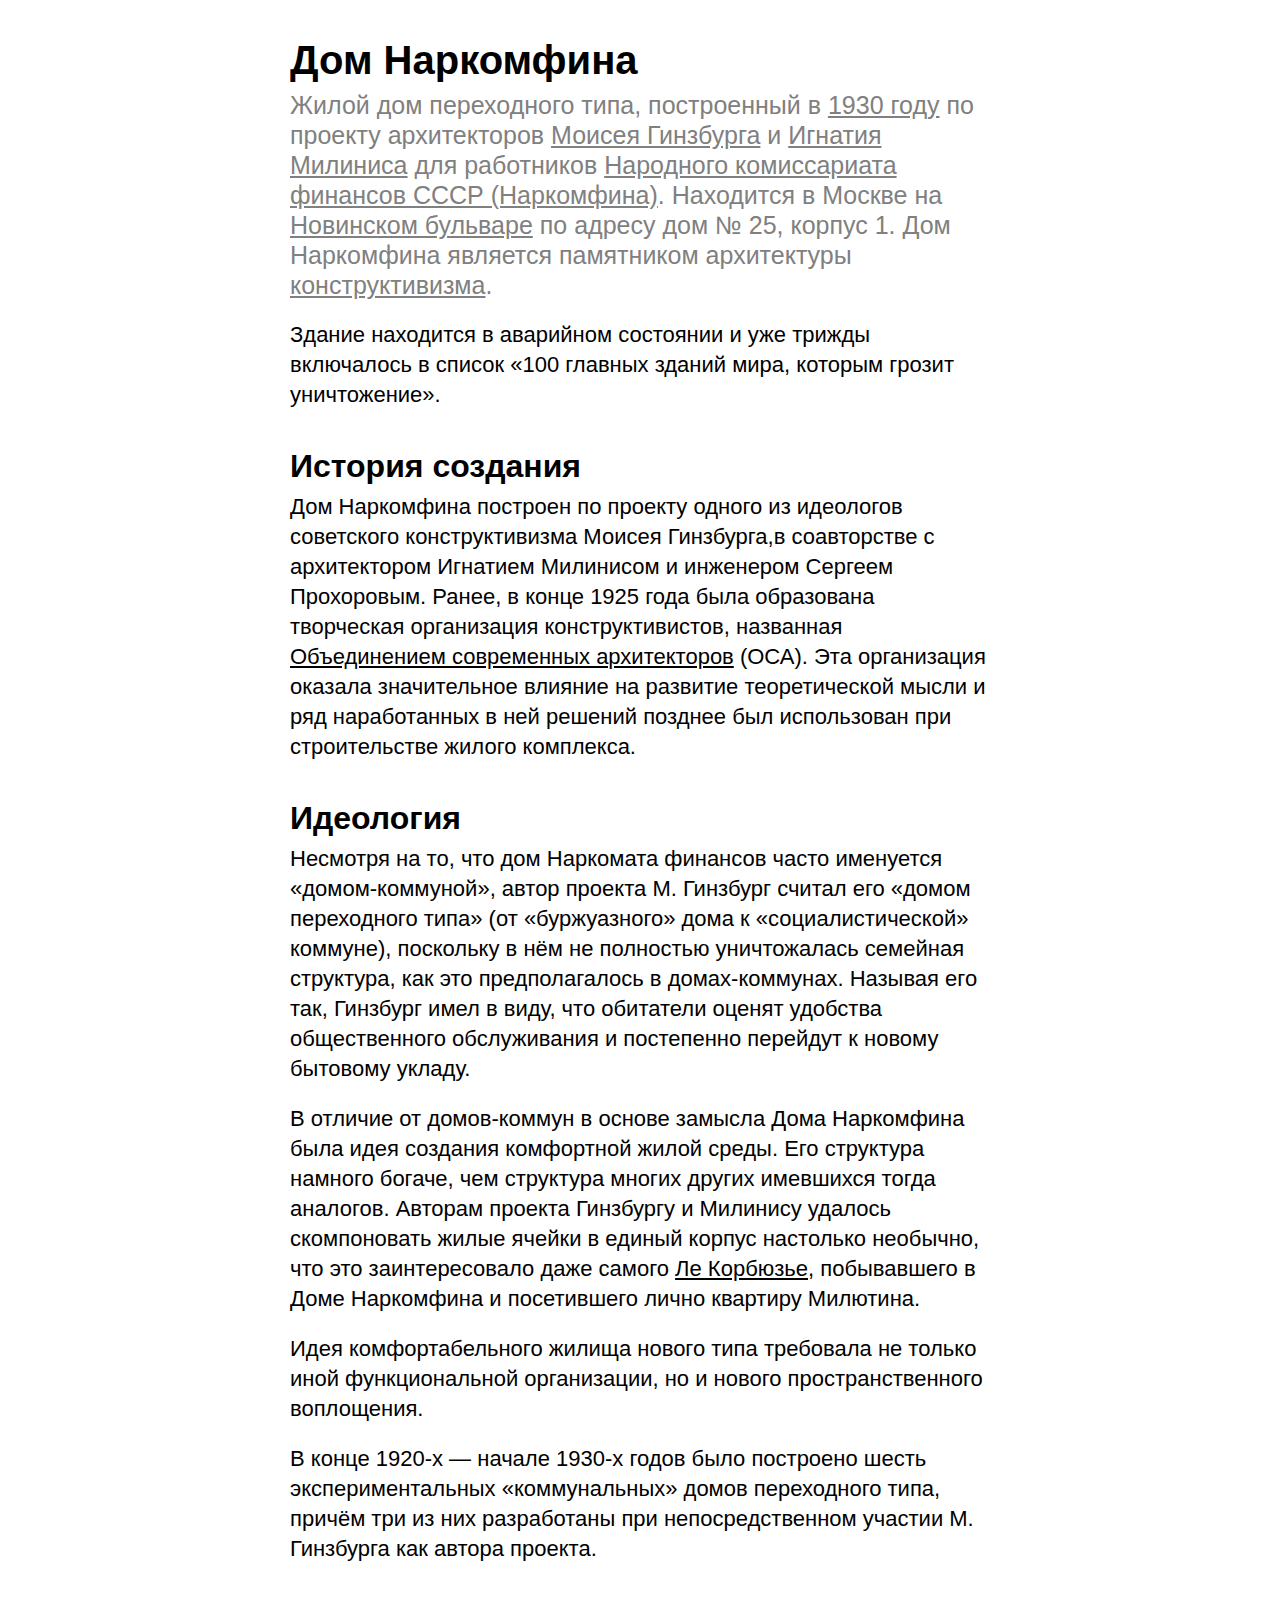
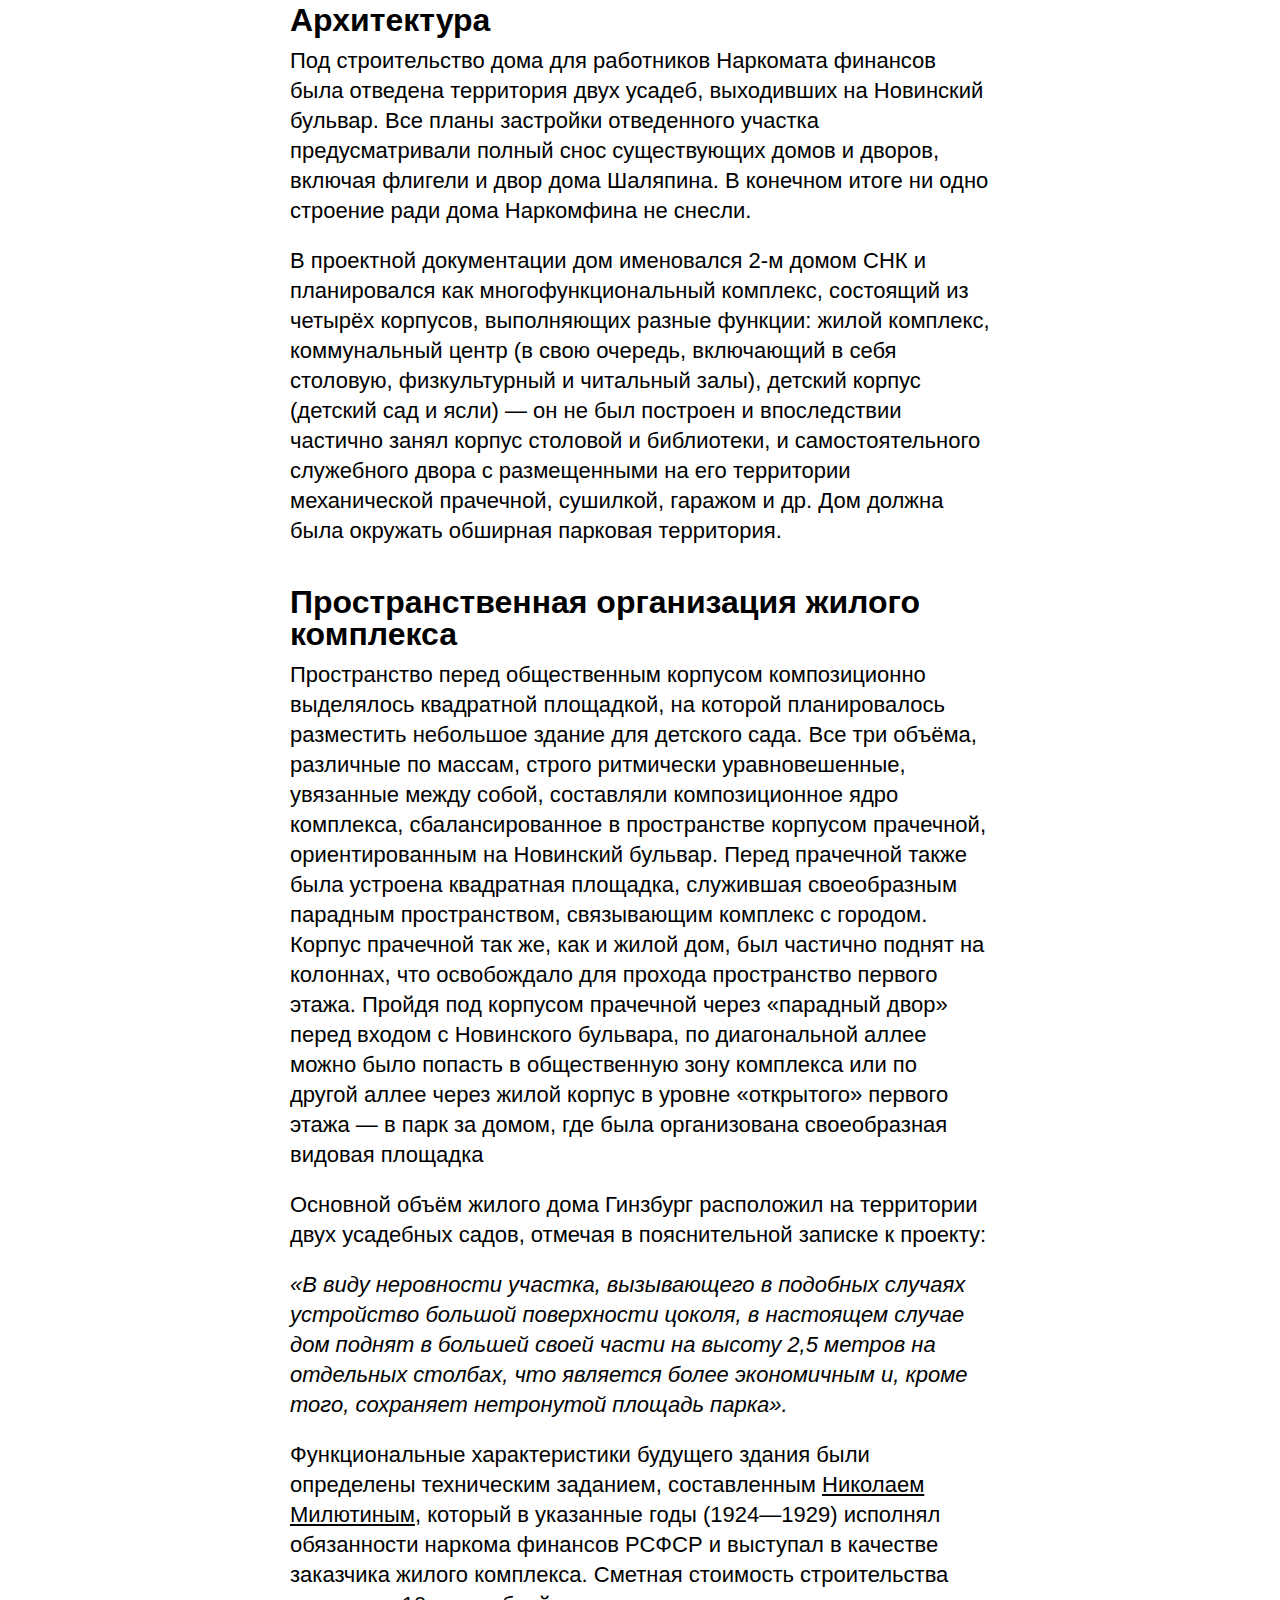
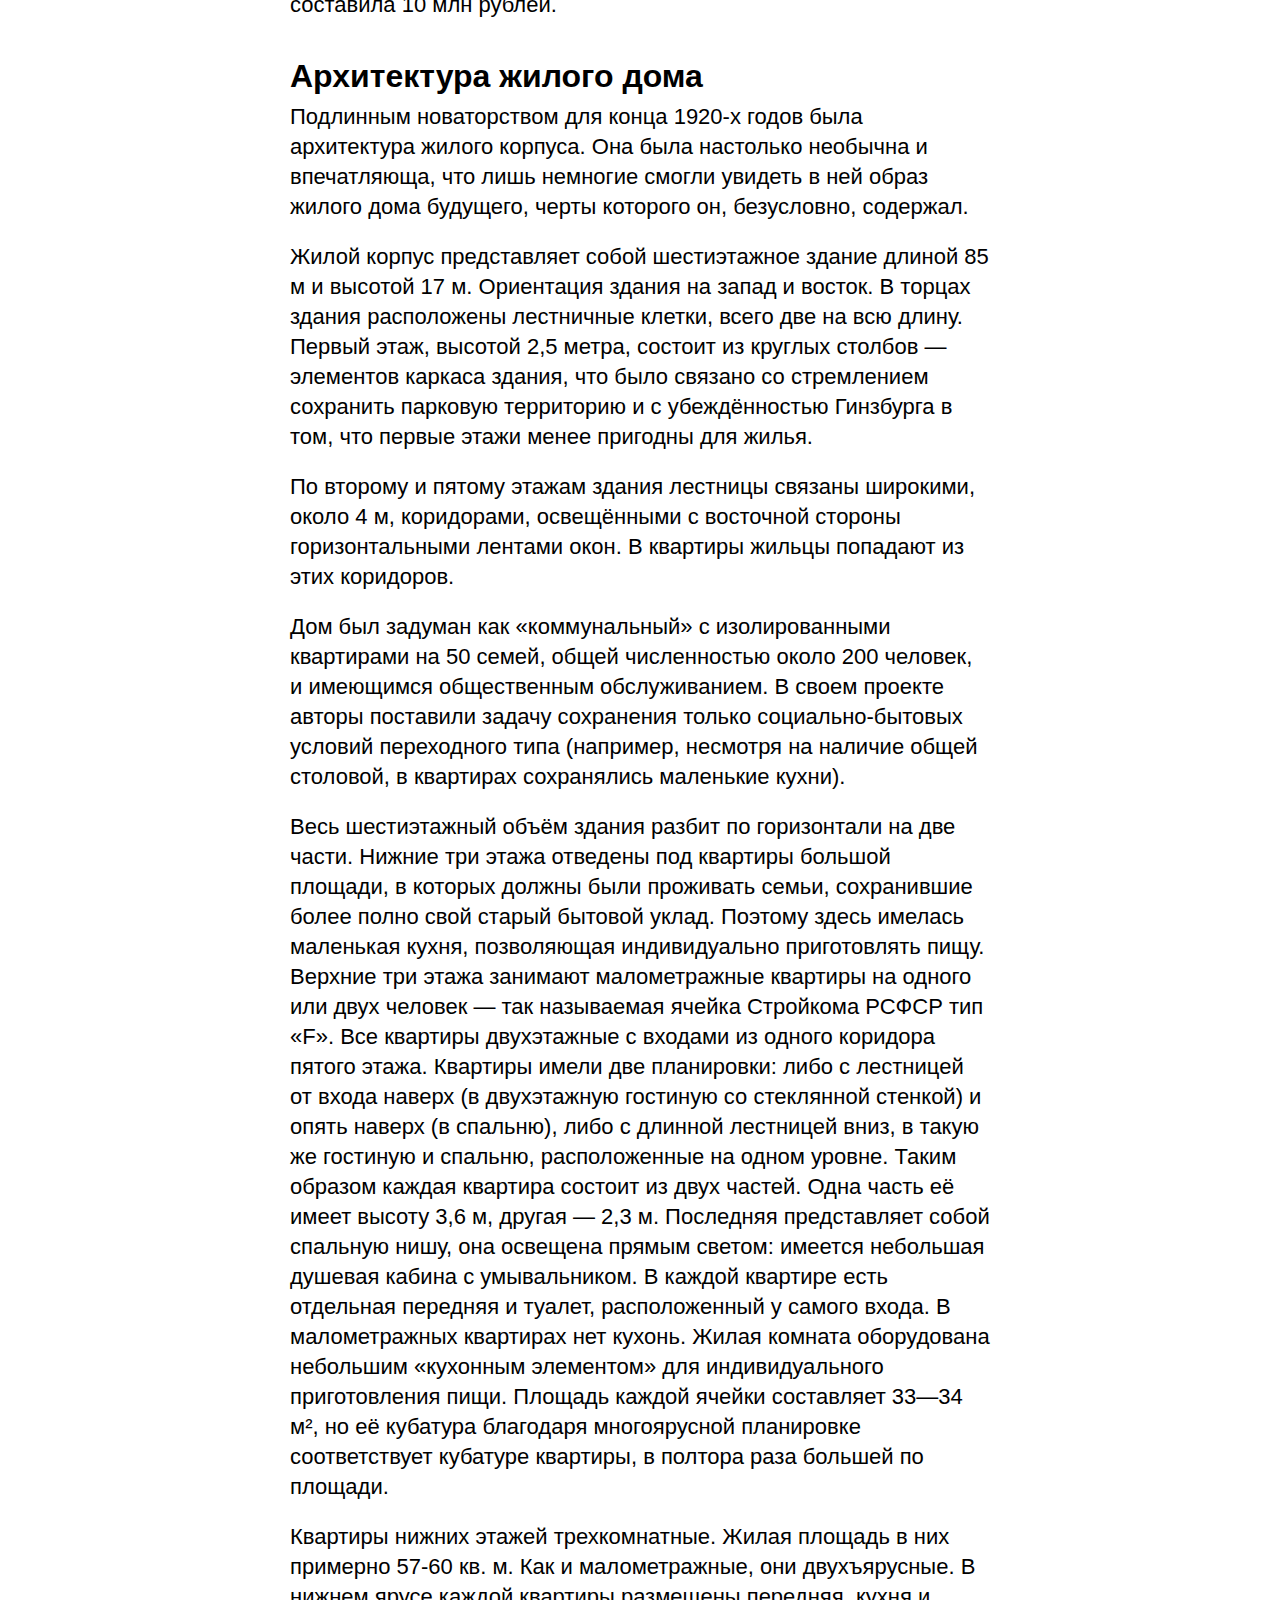
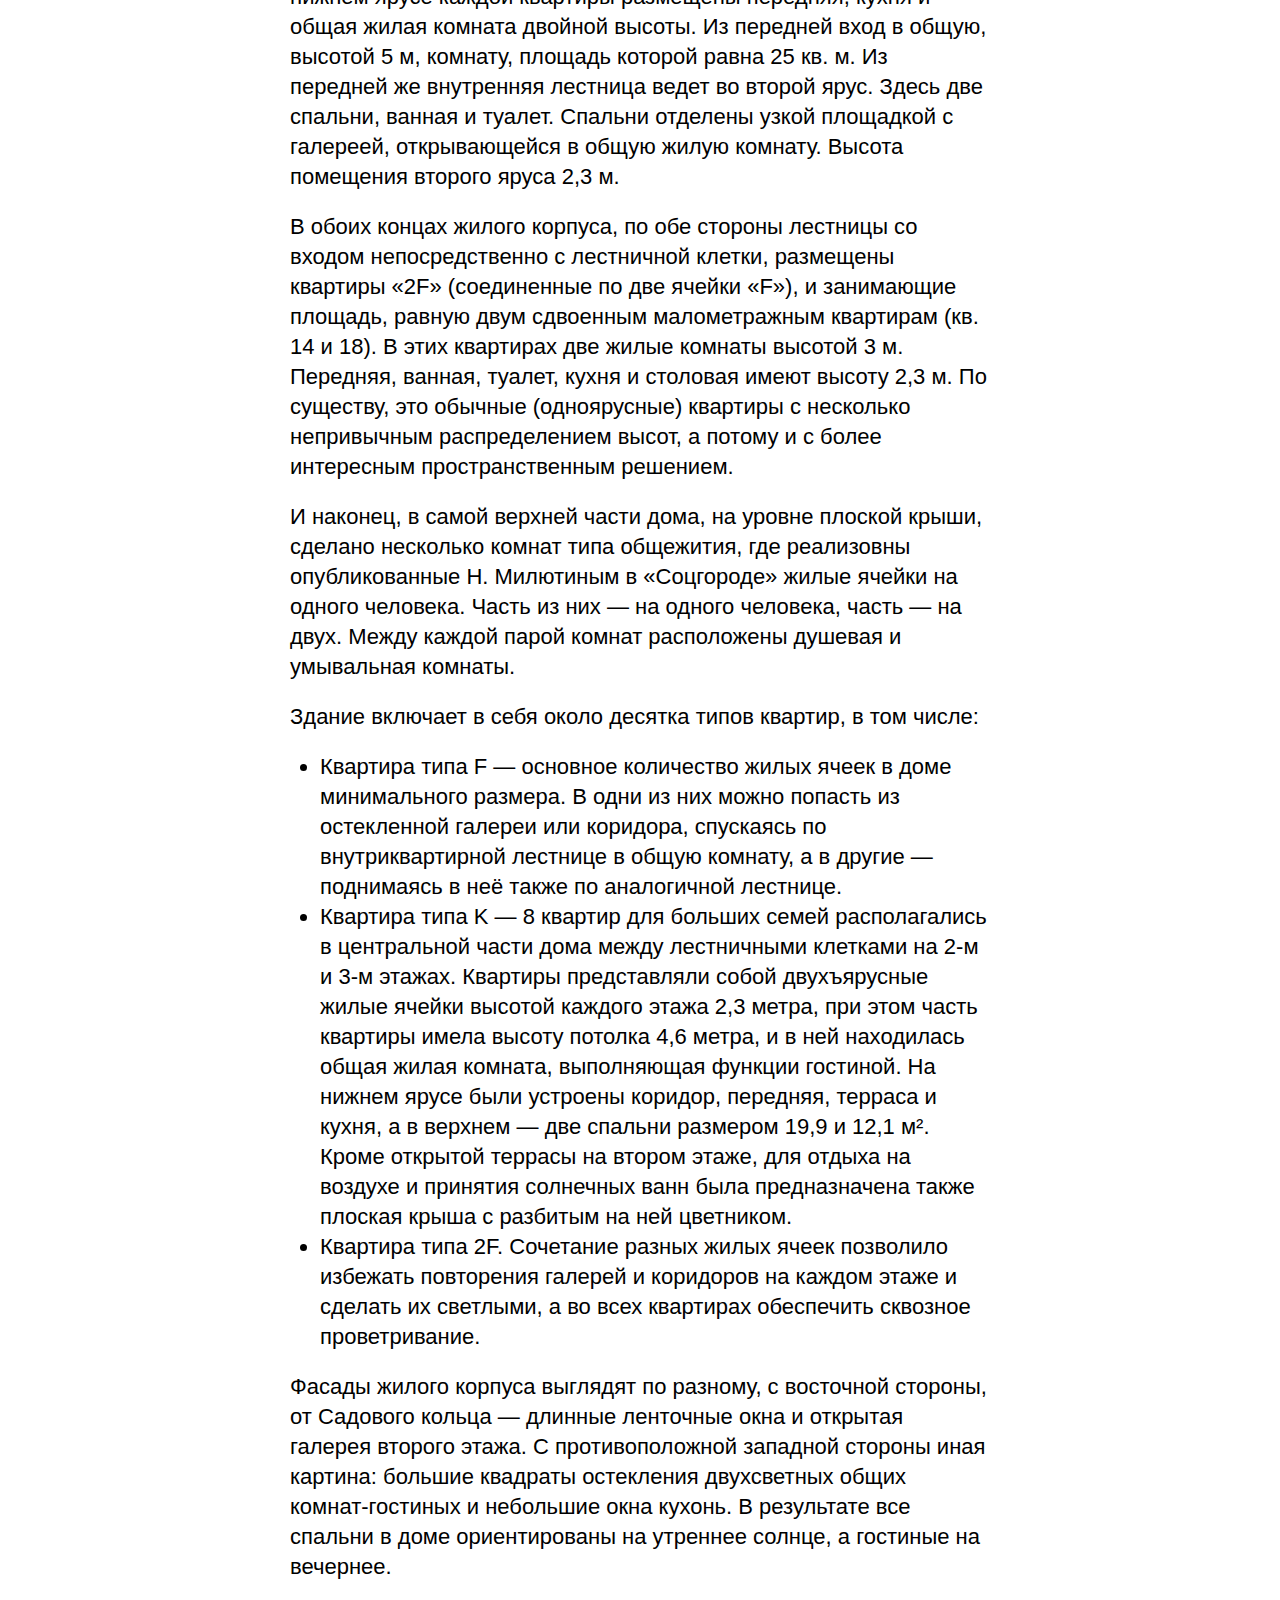
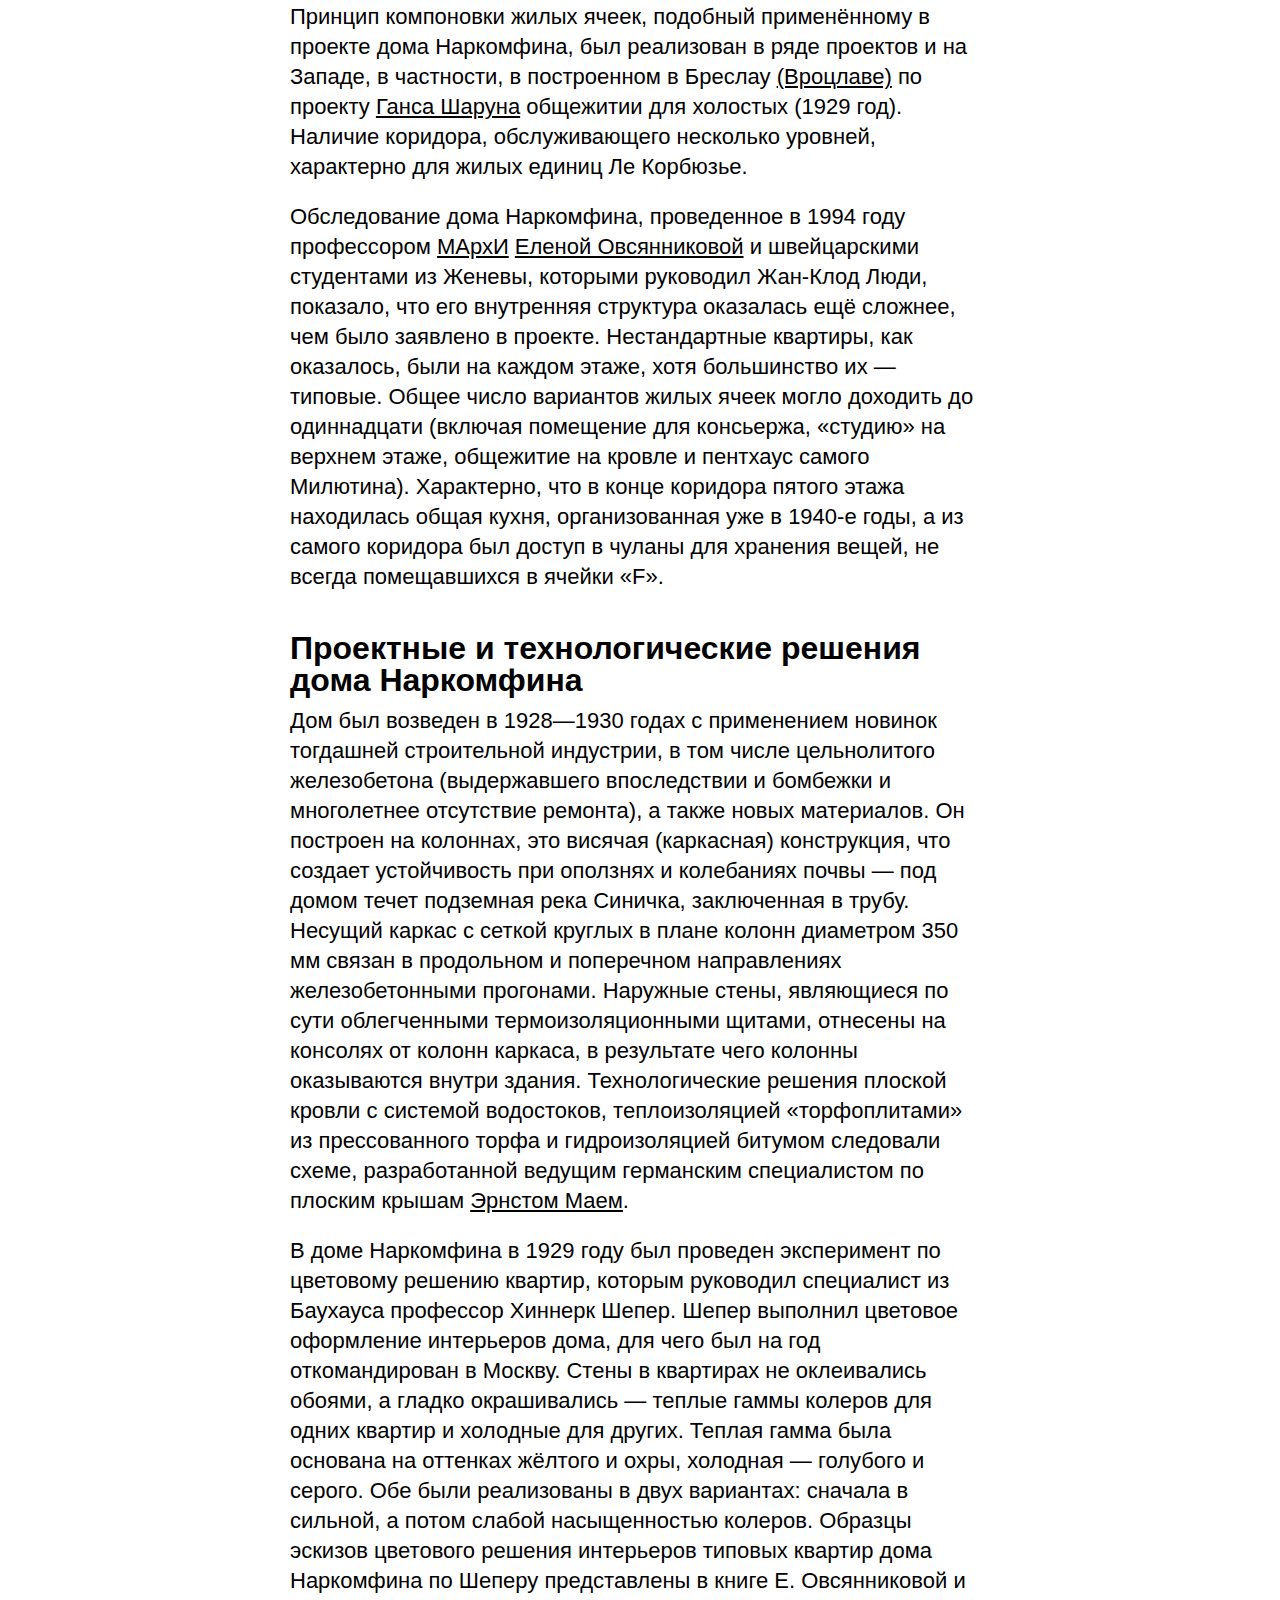
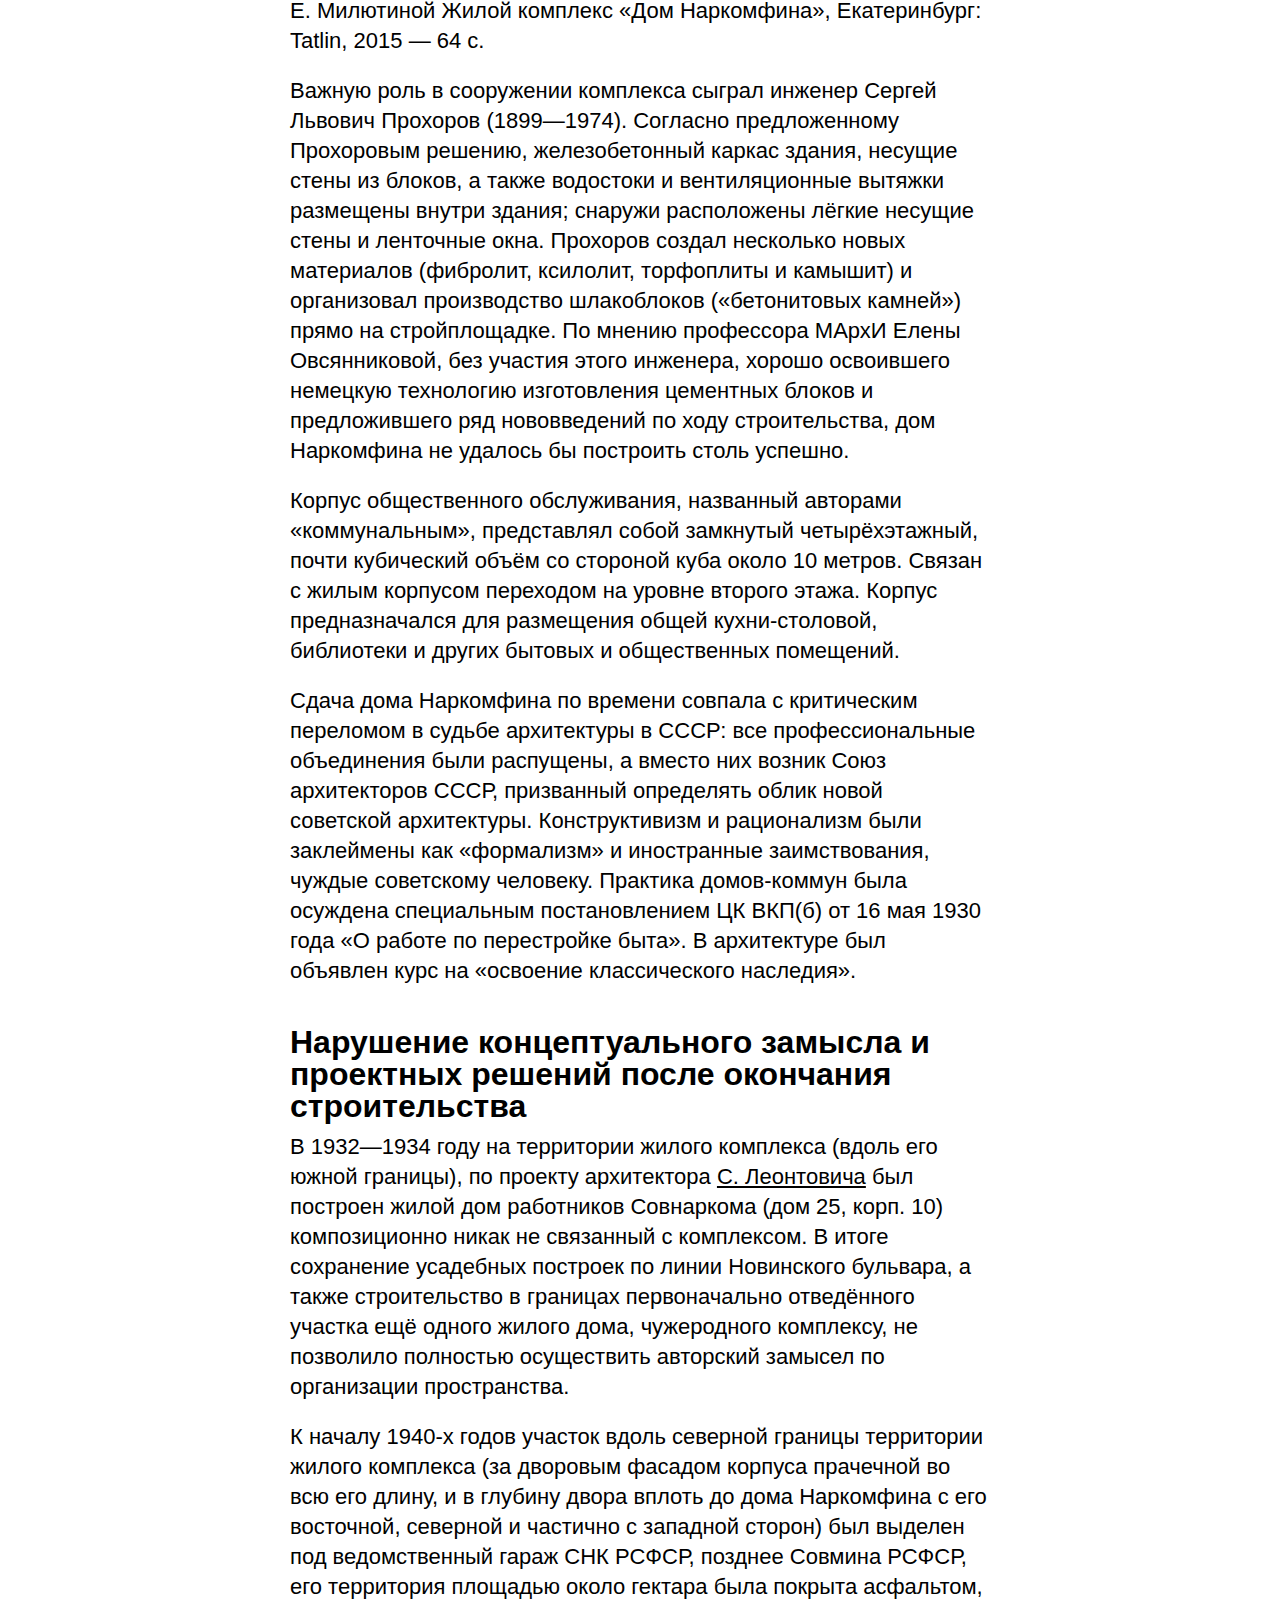
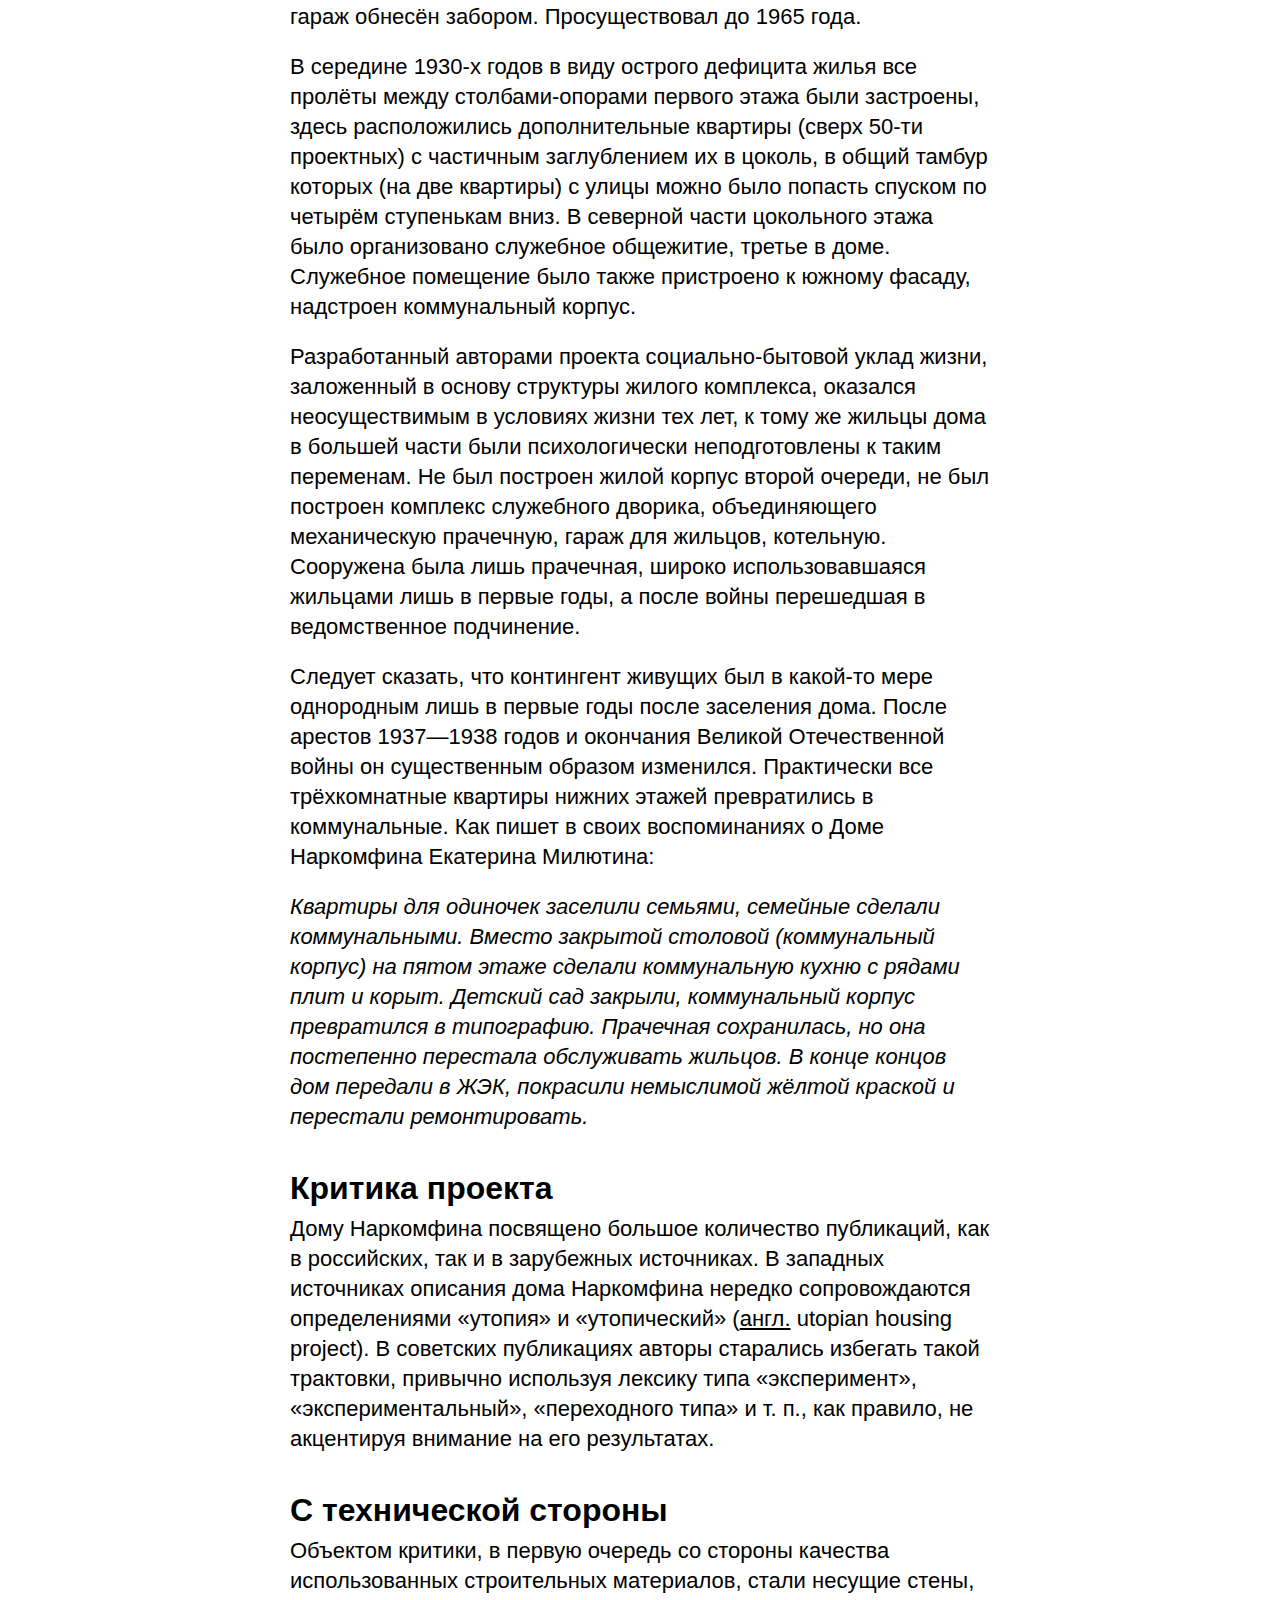
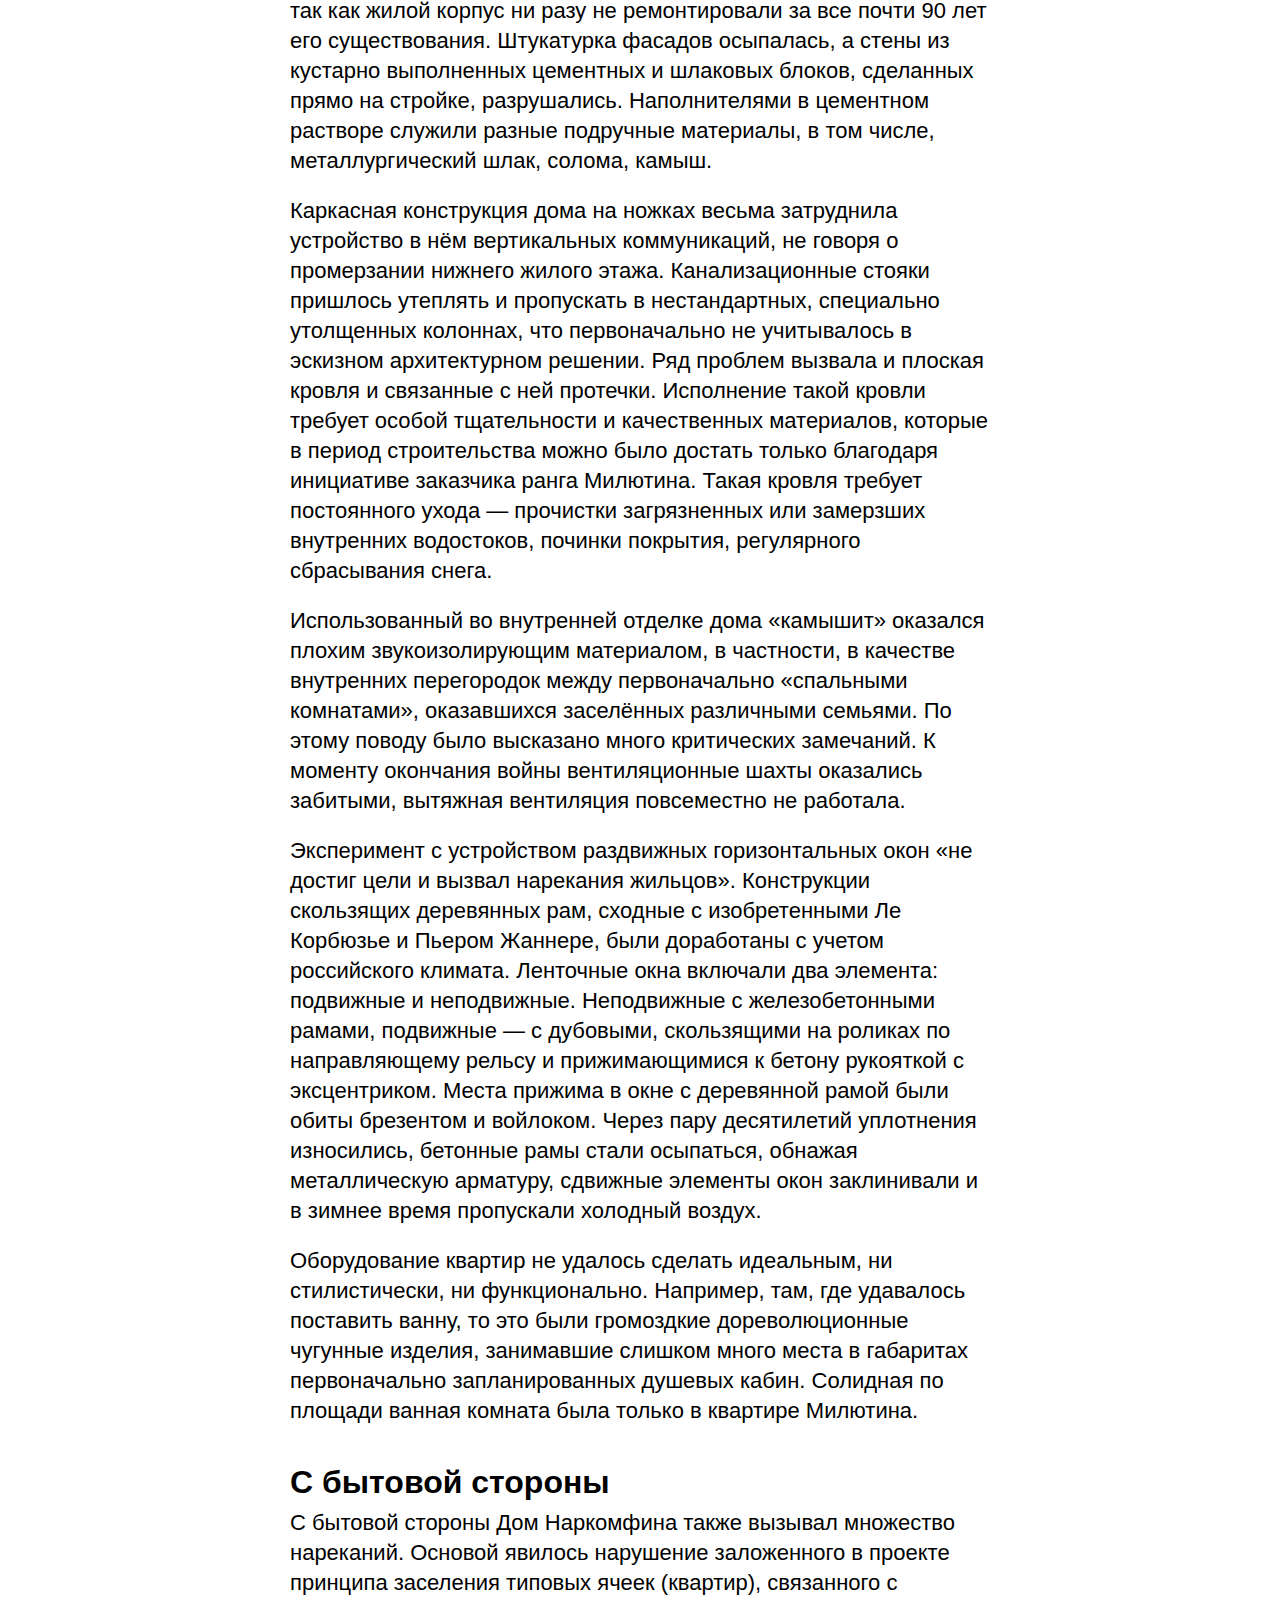
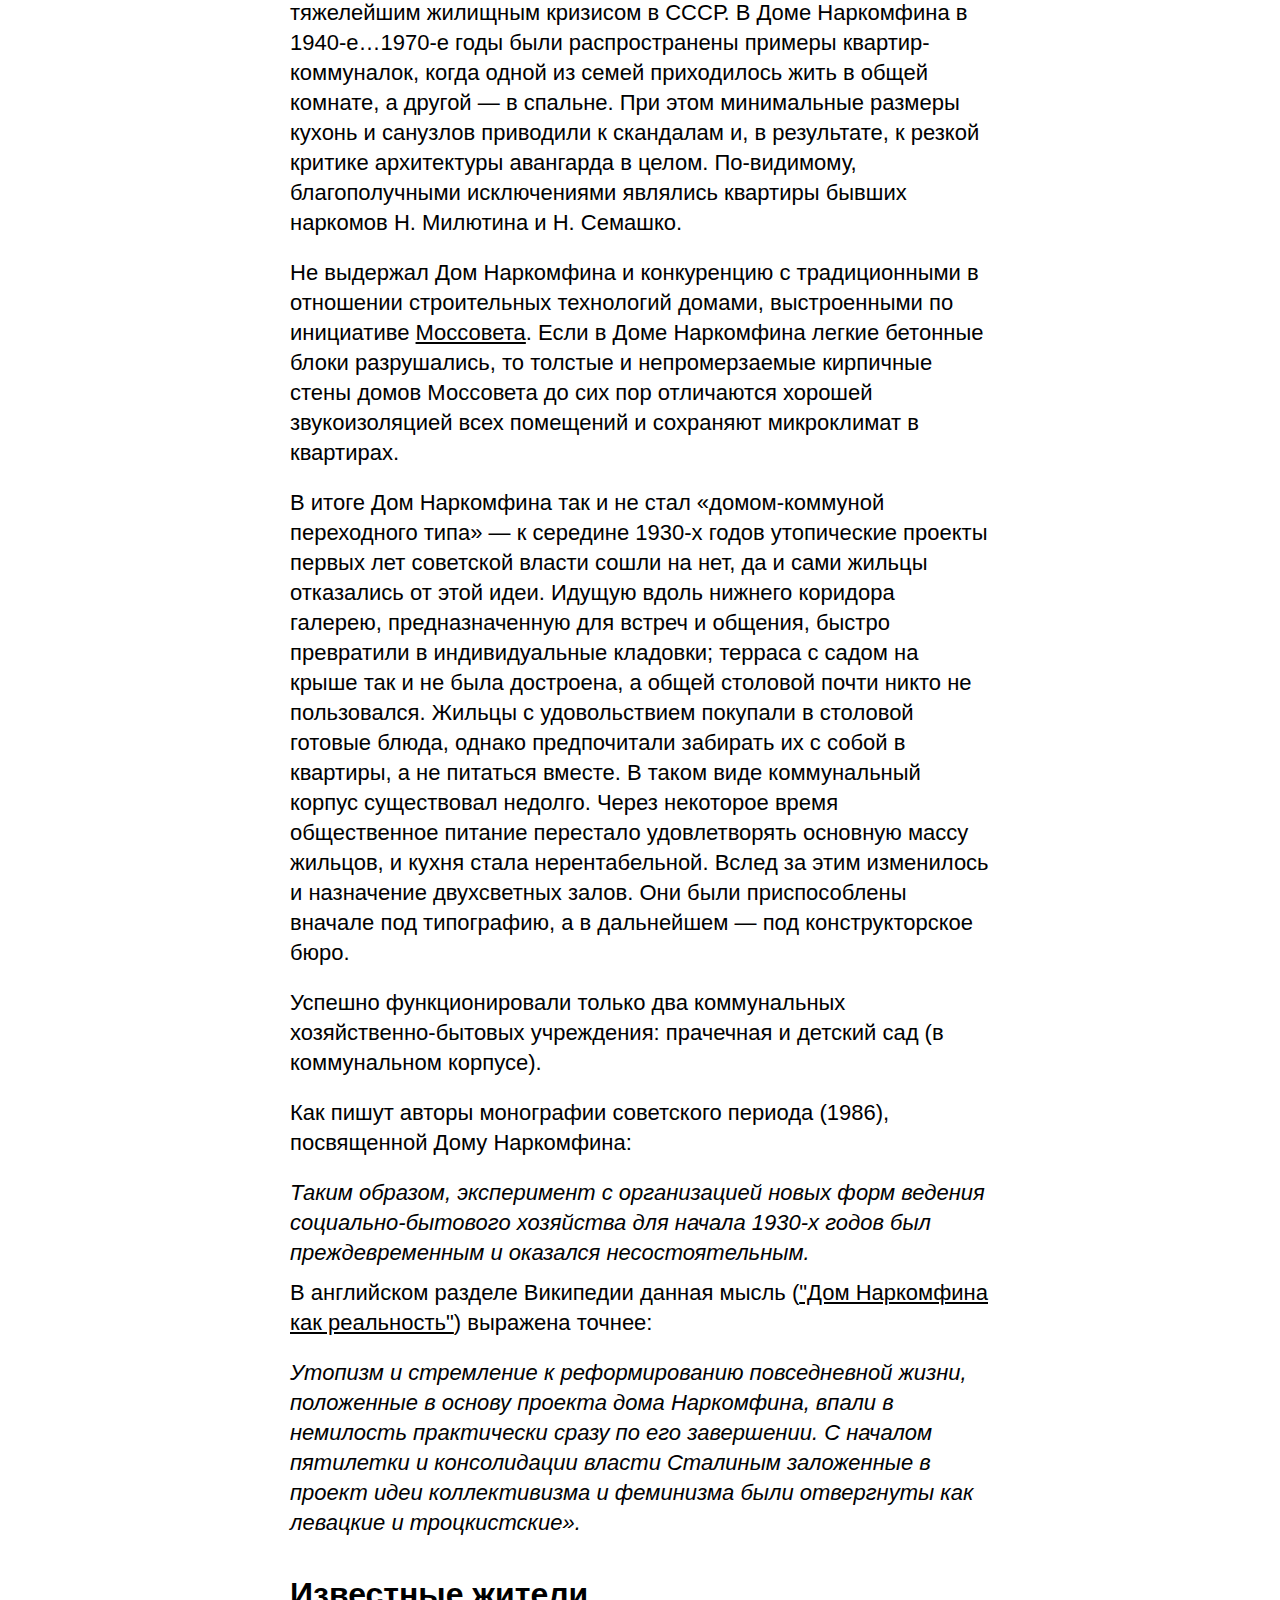
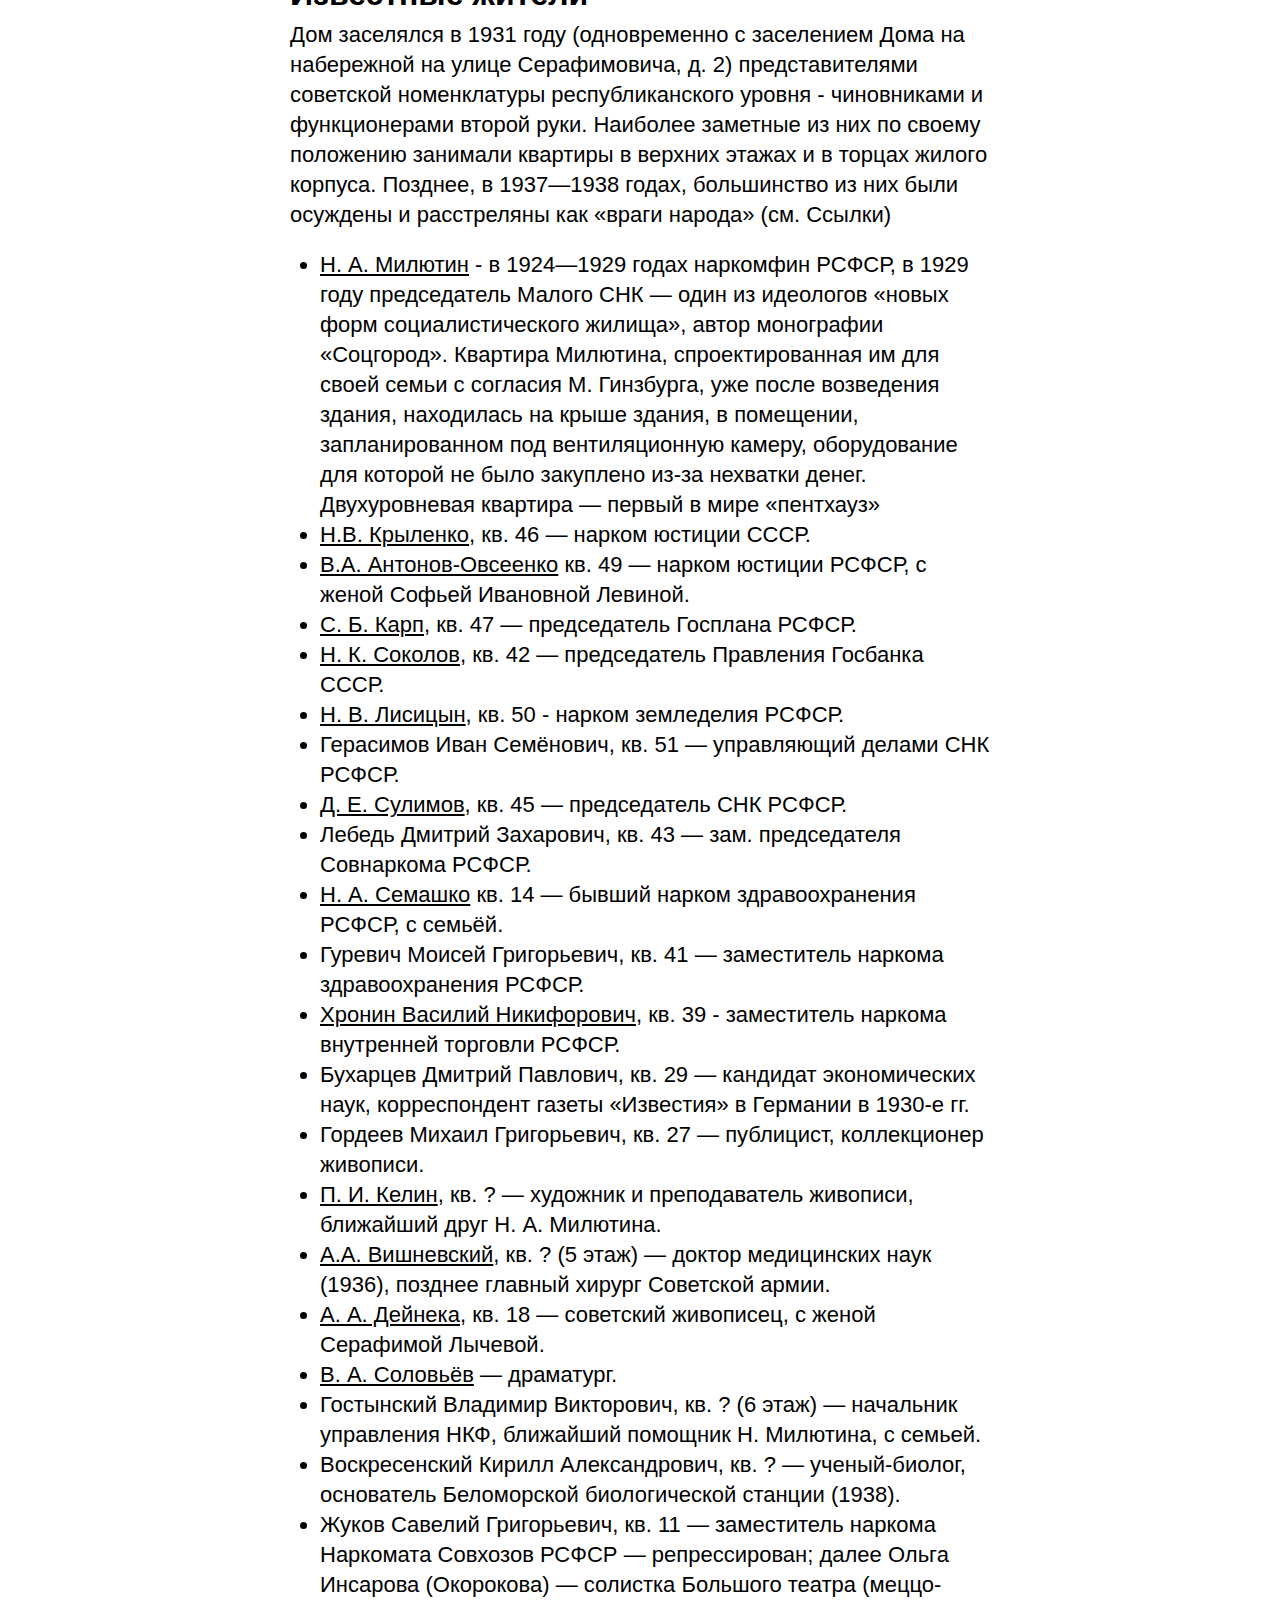
==== commit be726fc6: "Add CSS" ====
--- a/domnarkomfina.html
+++ b/domnarkomfina.html
@@ -3,30 +3,20 @@
 <head>
   <meta charset="utf-8">
   <title></title>
+  <link rel="stylesheet" href="styles/reset.css">
+  <link rel="stylesheet" href="styles/style.css">
 </head>
 <body>
   <h1>Дом Наркомфина</h1>
-  <p>Дом Наркомфина — жилой дом «переходного типа», построенный в <a target="_blank" href="https://ru.wikipedia.org/wiki/1930_год">1930 году</a> по проекту архитекторов <a target="_blank" href="https://ru.wikipedia.org/wiki/Гинзбург,_Моисей_Яковлевич">Моисея Гинзбурга</a> и <a target="_blank" href="https://ru.wikipedia.org/wiki/Милинис,_Игнатий_Францевич">Игнатия Милиниса</a> для работников <a target="_blank" href="https://ru.wikipedia.org/wiki/Народный_комиссариат_финансов_СССР">Народного комиссариата финансов СССР (Наркомфина)</a>. Находится в Москве на <a target="_blank" href="https://ru.wikipedia.org/wiki/Новинский_бульвар">Новинском бульваре</a> по адресу дом № 25, корпус 1. Дом Наркомфина является памятником архитектуры <a target="_blank" href="https://ru.wikipedia.org/wiki/Конструктивизм_(искусство)">конструктивизма</a>.</p>
+  <p>Жилой дом переходного типа, построенный в <a target="_blank" href="https://ru.wikipedia.org/wiki/1930_год">1930 году</a> по проекту архитекторов <a target="_blank" href="https://ru.wikipedia.org/wiki/Гинзбург,_Моисей_Яковлевич">Моисея Гинзбурга</a> и <a target="_blank" href="https://ru.wikipedia.org/wiki/Милинис,_Игнатий_Францевич">Игнатия Милиниса</a> для работников <a target="_blank" href="https://ru.wikipedia.org/wiki/Народный_комиссариат_финансов_СССР">Народного комиссариата финансов СССР (Наркомфина)</a>. Находится в Москве на <a target="_blank" href="https://ru.wikipedia.org/wiki/Новинский_бульвар">Новинском бульваре</a> по адресу дом № 25, корпус 1. Дом Наркомфина является памятником архитектуры <a target="_blank" href="https://ru.wikipedia.org/wiki/Конструктивизм_(искусство)">конструктивизма</a>.</p>
   <p>Здание находится в аварийном состоянии и уже трижды включалось в список «100 главных зданий мира, которым грозит уничтожение».</p>
-  <ol>
-    <li>История создания</li>
-    <li>Идеология</li>
-    <li>Архитектура</li>
-    <li>Критика проекта</li>
-    <li>Известные жители</li>
-    <li>История эксплуатации здания и его современное состояние</li>
-    <li>Роль и значение проекта в исторической перспективе</li>
-    <li>Смотрите также</li>
-  </ol>
 
   <h2>История создания</h2>
-  <p>В конце 1925 года была образована творческая организация конструктивистов, названная <a target="_blank" href="https://ru.wikipedia.org/wiki/Объединение_современных_архитекторов">Объединением современных архитекторов</a> (ОСА). Организация издавала журнал «Современная архитектура», который выходил регулярно шесть раз в год в течение пяти лет — с 1926 по 1930 год. Ответственными редакторами журнала были <a target="_blank" href="https://ru.wikipedia.org/wiki/Гинзбург,_Моисей_Яковлевич">М. Я. Гинзбург</a> (1892—1946), один из идеологов советского конструктивизма, и <a target="_blank" href="https://ru.wikipedia.org/wiki/Веснин,_Александр_Александрович">А. А. Веснин</a>. ОСА оказала значительное влияние на развитие теоретической архитектурной мысли и ряд наработанных в ней решений позднее был использован при строительстве жилого комплекса на Новинском бульваре. Проект Дома Наркомфина был разработан Моисеем Гинзбургом в соавторстве с архитектором
-  <a target="_blank" href="https://ru.wikipedia.org/wiki/Милинис,_Игнатий_Францевич">Игнатием Милинисом</a> (1899—1974) и инженером Сергеем Прохоровым.</p>
+  <p>Дом Наркомфина построен по проекту одного из идеологов советского конструктивизма Моисея Гинзбурга,в соавторстве с архитектором Игнатием Милинисом и инженером Сергеем Прохоровым. Ранее, в конце 1925 года была образована творческая организация конструктивистов, названная <a target="_blank" href="https://ru.wikipedia.org/wiki/Объединение_современных_архитекторов">Объединением современных архитекторов</a> (ОСА). Эта организация оказала значительное влияние на развитие теоретической мысли и ряд наработанных в ней решений позднее был использован при строительстве жилого комплекса.
 
   <h2>Идеология</h2>
-  <p>Несмотря на то, что дом Наркомата финансов часто именуется <a target="_blank" href="https://ru.wikipedia.org/wiki/Дом-коммуна">«домом-коммуной»</a>, автор проекта М. Гинзбург считал его домом переходного типа (от «буржуазного» дома к «социалистической» коммуне), поскольку в нём не полностью уничтожалась семейная структура, как это предполагалось в домах-коммунах. Называя его так, Гинзбург имел в виду, что обитатели оценят удобства общественного обслуживания и постепенно перейдут к новому бытовому укладу.</p>
-  <p>В отличие от домов-коммун, в основе замысла Дома Наркомфина была идея создания комфортной жилой среды. Его структура намного богаче, чем структура многих других имевшихся тогда аналогов. Авторам проекта Гинзбургу и Милинису удалось скомпоновать жилые ячейки в единый корпус настолько необычно, что это заинтересовало даже самого <a target="_blank" href="https://ru.wikipedia.org/wiki/Ле_Корбюзье">Ле Корбюзье</a>, побывавшего в Доме Наркомфина и посетившего лично квартиру
-  <a target="_blank" href="https://ru.wikipedia.org/wiki/Милютин,_Николай_Александрович">Николая Милютина</a>.</p>
+  <p>Несмотря на то, что дом Наркомата финансов часто именуется «домом-коммуной», автор проекта М. Гинзбург считал его «домом переходного типа» (от «буржуазного» дома к «социалистической» коммуне), поскольку в нём не полностью уничтожалась семейная структура, как это предполагалось в домах-коммунах. Называя его так, Гинзбург имел в виду, что обитатели оценят удобства общественного обслуживания и постепенно перейдут к новому бытовому укладу.</p>
+  <p>В отличие от домов-коммун в основе замысла Дома Наркомфина была идея создания комфортной жилой среды. Его структура намного богаче, чем структура многих других имевшихся тогда аналогов. Авторам проекта Гинзбургу и Милинису удалось скомпоновать жилые ячейки в единый корпус настолько необычно, что это заинтересовало даже самого <a target="_blank" href="https://ru.wikipedia.org/wiki/Ле_Корбюзье">Ле Корбюзье</a>, побывавшего в Доме Наркомфина и посетившего лично квартиру Милютина.</p>
   <p>Идея комфортабельного жилища нового типа требовала не только иной функциональной организации, но и нового пространственного воплощения.</p>
   <p>В конце 1920-х — начале 1930-х годов было построено шесть экспериментальных «коммунальных» домов переходного типа, причём три из них разработаны при непосредственном участии М. Гинзбурга как автора проекта.</p>
 
@@ -36,22 +26,25 @@
 
   <h3>Пространственная организация жилого комплекса</h3>
   <p>Пространство перед общественным корпусом композиционно выделялось квадратной площадкой, на которой планировалось разместить небольшое здание для детского сада. Все три объёма, различные по массам, строго ритмически уравновешенные, увязанные между собой, составляли композиционное ядро комплекса, сбалансированное в пространстве корпусом прачечной, ориентированным на Новинский бульвар. Перед прачечной также была устроена квадратная площадка, служившая своеобразным парадным пространством, связывающим комплекс с городом. Корпус прачечной так же, как и жилой дом, был частично поднят на колоннах, что освобождало для прохода пространство первого этажа. Пройдя под корпусом прачечной через «парадный двор» перед входом с Новинского бульвара, по диагональной аллее можно было попасть в общественную зону комплекса или по другой аллее через жилой корпус в уровне «открытого» первого этажа — в парк за домом, где была организована своеобразная видовая площадка</p>
-  <p>Основной объём жилого дома Гинзбург расположил на территории двух усадебных садов, отмечая в пояснительной записке к проекту, что «в виду неровности участка, вызывающего в подобных случаях устройство большой поверхности цоколя, в настоящем случае дом поднят в большей своей части на высоту 2,5 метров на отдельных столбах, что является более экономичным и, кроме того, сохраняет нетронутой площадь парка».</p>
-  <p>Функциональные характеристики будущего здания были определены техническим заданием, составленным <a target="_blank" href="https://ru.wikipedia.org/wiki/Милютин,_Николай_Александрович">Николаем Милютиным</a>, который в указанные годы (1924—1929) исполнял обязанности <a target="_blank" href="https://ru.wikipedia.org/wiki/Народный_комиссариат_финансов_РСФСР">наркома финансов РСФСР</a> и выступал в качестве заказчика жилого комплекса. Сметная стоимость строительства составила 10 млн рублей.</p>
+  <p>Основной объём жилого дома Гинзбург расположил на территории двух усадебных садов, отмечая в пояснительной записке к проекту:
+    <blockquote>
+      «В виду неровности участка, вызывающего в подобных случаях устройство большой поверхности цоколя, в настоящем случае дом поднят в большей своей части на высоту 2,5 метров на отдельных столбах, что является более экономичным и, кроме того, сохраняет нетронутой площадь парка».
+    </blockquote>
+  </p>
+  <p>Функциональные характеристики будущего здания были определены техническим заданием, составленным <a target="_blank" href="https://ru.wikipedia.org/wiki/Милютин,_Николай_Александрович">Николаем Милютиным</a>, который в указанные годы (1924—1929) исполнял обязанности наркома финансов РСФСР   и выступал в качестве заказчика жилого комплекса. Сметная стоимость строительства составила 10 млн рублей.</p>
 
   <h3>Архитектура жилого дома</h3>
   <p>Подлинным новаторством для конца 1920-х годов была архитектура жилого корпуса. Она была настолько необычна и впечатляюща, что лишь немногие смогли увидеть в ней образ жилого дома будущего, черты которого он, безусловно, содержал.</p>
   <p>Жилой корпус представляет собой шестиэтажное здание длиной 85 м и высотой 17 м. Ориентация здания на запад и восток. В торцах здания расположены лестничные клетки, всего две на всю длину. Первый этаж, высотой 2,5 метра, состоит из круглых столбов — элементов каркаса здания, что было связано со стремлением сохранить парковую территорию и с убеждённостью Гинзбурга в том, что первые этажи менее пригодны для жилья.</p>
-  <p>За счет колонн первого этажа и открытого пространства между ними создавалось зрительное впечатление, что корпус как бы приподнят над землей. Это, вместе с надстройкой-мостиком на плоской крыше и белоснежным цветом фасадов, придавало ему сходство с кораблем, что и закрепилось в неофициальном названии дома — «дом-корабль» или, по Е. Милютиной, «дом-пароход».</p>
   <p>По второму и пятому этажам здания лестницы связаны широкими, около 4 м, коридорами, освещёнными с восточной стороны горизонтальными лентами окон. В квартиры жильцы попадают из этих коридоров.</p>
   <p>Дом был задуман как «коммунальный» с изолированными квартирами на 50 семей, общей численностью около 200 человек, и имеющимся общественным обслуживанием. В своем проекте авторы поставили задачу сохранения только социально-бытовых условий переходного типа (например, несмотря на наличие общей столовой, в квартирах сохранялись маленькие кухни).</p>
   <p>Весь шестиэтажный объём здания разбит по горизонтали на две части. Нижние три этажа отведены под квартиры большой площади, в которых должны были проживать семьи, сохранившие более полно свой старый бытовой уклад. Поэтому здесь имелась маленькая кухня, позволяющая индивидуально приготовлять пищу. Верхние три этажа занимают малометражные квартиры на одного или двух человек — так называемая ячейка Стройкома РСФСР тип «F». Все квартиры двухэтажные с входами из одного коридора пятого этажа. Квартиры имели две планировки: либо с лестницей от входа наверх (в двухэтажную гостиную со стеклянной стенкой) и опять наверх (в спальню), либо с длинной лестницей вниз, в такую же гостиную и спальню, расположенные на одном уровне. Таким образом каждая квартира состоит из двух частей. Одна часть её имеет высоту 3,6 м, другая — 2,3 м. Последняя представляет собой спальную нишу, она освещена прямым светом: имеется небольшая душевая кабина с умывальником. В каждой квартире есть отдельная передняя и туалет, расположенный у самого входа. В малометражных квартирах нет кухонь. Жилая комната оборудована небольшим «кухонным элементом» для индивидуального приготовления пищи. Площадь каждой ячейки составляет 33—34 м², но её кубатура благодаря многоярусной планировке соответствует кубатуре квартиры, в полтора раза большей по площади.</p>
-  <p>Квартиры нижних этажей трехкомнатные. Жилая площадь в них примерно 57-60 кв. м., общая площадь 82-83 кв. м. Как и малометражные, они двухъярусные. В нижнем ярусе каждой квартиры размещены передняя, кухня и общая жилая комната двойной высоты. Из передней вход в общую, высотой 5 м, комнату, площадь которой равна 25 кв. м. Из передней же внутренняя лестница ведет во второй ярус. Здесь две спальни, ванная и туалет. Спальни отделены узкой площадкой с галереей, открывающейся в общую жилую комнату. Высота помещения второго яруса 2,3 м. Полы в ванной комнате — пробковые, в 1959 году пробка заменены на кафельную плитку.</p>
+  <p>Квартиры нижних этажей трехкомнатные. Жилая площадь в них примерно 57-60 кв. м. Как и малометражные, они двухъярусные. В нижнем ярусе каждой квартиры размещены передняя, кухня и общая жилая комната двойной высоты. Из передней вход в общую, высотой 5 м, комнату, площадь которой равна 25 кв. м. Из передней же внутренняя лестница ведет во второй ярус. Здесь две спальни, ванная и туалет. Спальни отделены узкой площадкой с галереей, открывающейся в общую жилую комнату. Высота помещения второго яруса 2,3 м.</p>
   <p>В обоих концах жилого корпуса, по обе стороны лестницы со входом непосредственно с лестничной клетки, размещены квартиры «2F» (соединенные по две ячейки «F»), и занимающие площадь, равную двум сдвоенным малометражным квартирам (кв. 14 и 18). В этих квартирах две жилые комнаты высотой 3 м. Передняя, ванная, туалет, кухня и столовая имеют высоту 2,3 м. По существу, это обычные (одноярусные) квартиры с несколько непривычным распределением высот, а потому и с более интересным пространственным решением.</p>
   <p>И наконец, в самой верхней части дома, на уровне плоской крыши, сделано несколько комнат типа общежития, где реализовны опубликованные Н. Милютиным в «Соцгороде» жилые ячейки на одного человека. Часть из них — на одного человека, часть — на двух. Между каждой парой комнат расположены душевая и умывальная комнаты.</p>
   <p>Здание включает в себя около десятка типов квартир, в том числе:
   <ul>
-    <li>Квартира типа F — основное количество жилых ячеек в доме минимального размера. В одни из них можно попасть из остекленной галереи или коридора, спускаясь по внутриквартирной лестнице в общую комнату, а в другие — поднимаясь в неё также по аналогичной лест</li>
+    <li>Квартира типа F — основное количество жилых ячеек в доме минимального размера. В одни из них можно попасть из остекленной галереи или коридора, спускаясь по внутриквартирной лестнице в общую комнату, а в другие — поднимаясь в неё также по аналогичной лестнице.</li>
     <li>Квартира типа K — 8 квартир для больших семей располагались в центральной части дома между лестничными клетками на 2-м и 3-м этажах. Квартиры представляли собой двухъярусные жилые ячейки высотой каждого этажа 2,3 метра, при этом часть квартиры имела высоту потолка 4,6 метра, и в ней находилась общая жилая комната, выполняющая функции гостиной. На нижнем ярусе были устроены коридор, передняя, терраса и кухня, а в верхнем — две спальни размером 19,9 и 12,1 м². Кроме открытой террасы на втором этаже, для отдыха на воздухе и принятия солнечных ванн была предназначена также плоская крыша с разбитым на ней цветником.</li>
     <li>Квартира типа 2F. Сочетание разных жилых ячеек позволило избежать повторения галерей и коридоров на каждом этаже и сделать их светлыми, а во всех квартирах обеспечить сквозное проветривание.</li>
   </ul></p>
@@ -63,19 +56,21 @@
   <p>Дом был возведен в 1928—1930 годах с применением новинок тогдашней строительной индустрии, в том числе цельнолитого железобетона (выдержавшего впоследствии и бомбежки и многолетнее отсутствие ремонта), а также новых материалов. Он построен на колоннах, это висячая (каркасная) конструкция, что создает устойчивость при оползнях и колебаниях почвы — под домом течет подземная река Синичка, заключенная в трубу. Несущий каркас с сеткой круглых в плане колонн диаметром 350 мм связан в продольном и поперечном направлениях железобетонными прогонами. Наружные стены, являющиеся по сути облегченными термоизоляционными щитами, отнесены на консолях от колонн каркаса, в результате чего колонны оказываются внутри здания. Технологические решения плоской кровли с системой водостоков, теплоизоляцией «торфоплитами» из прессованного торфа и гидроизоляцией битумом следовали схеме, разработанной ведущим германским специалистом по плоским крышам
   <a target="_blank" href="https://ru.wikipedia.org/wiki/Май,_Эрнст">Эрнстом Маем</a>.</p>
   <p>В доме Наркомфина в 1929 году был проведен эксперимент по цветовому решению квартир, которым руководил специалист из Баухауса профессор Хиннерк Шепер. Шепер выполнил цветовое оформление интерьеров дома, для чего был на год откомандирован в Москву. Стены в квартирах не оклеивались обоями, а гладко окрашивались — теплые гаммы колеров для одних квартир и холодные для других. Теплая гамма была основана на оттенках жёлтого и охры, холодная — голубого и серого. Обе были реализованы в двух вариантах: сначала в сильной, а потом слабой насыщенностью колеров. Образцы эскизов цветового решения интерьеров типовых квартир дома Наркомфина по Шеперу представлены в книге Е. Овсянниковой и Е. Милютиной Жилой комплекс «Дом Наркомфина», Екатеринбург: Tatlin, 2015 — 64 с.</p>
-  <p>Важную роль в сооружении комплекса сыграл инженер Сергей Львович Прохоров (1899—1974). Согласно предложенному Прохоровым решению, железобетонный каркас здания, несущие стены из блоков, а также водостоки и вентиляционные вытяжки был размещены внутри здания; снаружи были расположены лёгкие несущие стены и ленточные окна. Прохоров создал несколько новых материалов (<a target="_blank" href="https://ru.wikipedia.org/wiki/Фибролит">фибролит</a>,
-  <a target="_blank" href="https://ru.wikipedia.org/wiki/Цемент_Сореля">ксилолит</a>, <a target="_blank" href="https://ru.wikipedia.org/wiki/Торфоплиты">торфоплиты</a> и <a target="_blank" href="https://ru.wikipedia.org/wiki/Камышит">камышит</a>) и организовал производство <a target="_blank" href="https://ru.wikipedia.org/wiki/Шлакоблок">шлакоблоков</a> («бетонитовых камней») прямо на стройплощадке. По мнению профессора МАрхИ Елены Овсянниковой, без участия этого инженера, хорошо освоившего немецкую технологию изготовления цементных блоков и предложившего ряд нововведений по ходу строительства, Дом Наркомфина не удалось бы построить столь успешно.</p>
-  <p>Во всех жилых помещениях полы из дубового паркета (широкий паркет 8 см). В ванных комнатах, по крайней мере, трёхкомнатных квартир полы из пробкового дерева (сохранились до 1960 года), заменены кафельной плиткой. Электропроводка открытого типа — витой провод на фарфоровых изоляторах. Электровыключатели поворотные, как и розетки, также фарфоровые</p>
-  <p>Корпус общественного обслуживания, названный авторами «коммунальным», представлял собой замкнутый четырёхэтажный, почти кубический объём со стороной куба около 10 метров. Он был связан с жилым корпусом переходом на уровне второго этажа. Корпус предназначался для размещения общей кухни-столовой, библиотеки и других бытовых и общественных помещений</p>
+  <p>Важную роль в сооружении комплекса сыграл инженер Сергей Львович Прохоров (1899—1974). Согласно предложенному Прохоровым решению, железобетонный каркас здания, несущие стены из блоков, а также водостоки и вентиляционные вытяжки размещены внутри здания; снаружи расположены лёгкие несущие стены и ленточные окна. Прохоров создал несколько новых материалов (фибролит, ксилолит, торфоплиты и камышит) и организовал производство шлакоблоков («бетонитовых камней») прямо на стройплощадке. По мнению профессора МАрхИ Елены Овсянниковой, без участия этого инженера, хорошо освоившего немецкую технологию изготовления цементных блоков и предложившего ряд нововведений по ходу строительства, дом Наркомфина не удалось бы построить столь успешно.</p>
+  <p>Корпус общественного обслуживания, названный авторами «коммунальным», представлял собой замкнутый четырёхэтажный, почти кубический объём со стороной куба около 10 метров. Связан с жилым корпусом переходом на уровне второго этажа. Корпус предназначался для размещения общей кухни-столовой, библиотеки и других бытовых и общественных помещений.</p>
+  <p>Сдача дома Наркомфина по времени совпала с критическим переломом в судьбе архитектуры в СССР: все профессиональные объединения были распущены, а вместо них возник Союз архитекторов СССР, призванный определять облик новой советской архитектуры. Конструктивизм и рационализм были заклеймены как «формализм» и иностранные заимствования, чуждые советскому человеку. Практика домов-коммун была осуждена специальным постановлением ЦК ВКП(б) от 16 мая 1930 года «О работе по перестройке быта». В архитектуре был объявлен курс на «освоение классического наследия».</p>
 
   <h3>Нарушение концептуального замысла и проектных решений после окончания строительства</h3>
-  <p>В 1932—1934 году на территории, первоначально предназначавшейся для детского сада и яслей при Доме Наркомфина (вдоль его южной границы), по проекту архитектора <a target="_blank" href="https://ru.wikipedia.org/wiki/Леонтович,_Сергей_Павлович">Сергея Леонтовича</a> был построен жилой дом работников Совнаркома (дом 25, корп. 10) композиционно никак не связанный с комплексом. В итоге сохранение усадебных построек по линии Новинского бульвара, а также строительство в границах первоначально отведённого участка ещё одного жилого дома, чужеродного комплексу, не позволило полностью осуществить авторский замысел по организации пространства.</p>
+  <p>В 1932—1934 году на территории жилого комплекса (вдоль его южной границы), по проекту архитектора <a target="_blank" href="https://ru.wikipedia.org/wiki/Леонтович,_Сергей_Павлович">С. Леонтовича</a> был построен жилой дом работников Совнаркома (дом 25, корп. 10) композиционно никак не связанный с комплексом. В итоге сохранение усадебных построек по линии Новинского бульвара, а также строительство в границах первоначально отведённого участка ещё одного жилого дома, чужеродного комплексу, не позволило полностью осуществить авторский замысел по организации пространства.</p>
+  <p>К началу 1940-х годов участок вдоль северной границы территории жилого комплекса (за дворовым фасадом корпуса прачечной во всю его длину, и в глубину двора вплоть до дома Наркомфина с его восточной, северной и частично с западной сторон) был выделен под ведомственный гараж СНК РСФСР, позднее Совмина РСФСР, его территория площадью около гектара была покрыта асфальтом, гараж обнесён забором. Просуществовал до 1965 года.</p>
   <p>В середине 1930-х годов в виду острого дефицита жилья все пролёты между столбами-опорами первого этажа были застроены, здесь расположились дополнительные квартиры (сверх 50-ти проектных) с частичным заглублением их в цоколь, в общий тамбур которых (на две квартиры) с улицы можно было попасть спуском по четырём ступенькам вниз. В северной части цокольного этажа было организовано служебное общежитие, третье в доме. Служебное помещение было также пристроено к южному фасаду, надстроен коммунальный корпус.</p>
   <p>Разработанный авторами проекта социально-бытовой уклад жизни, заложенный в основу структуры жилого комплекса, оказался неосуществимым в условиях жизни тех лет, к тому же жильцы дома в большей части были психологически неподготовлены к таким переменам. Не был построен жилой корпус второй очереди, не был построен комплекс служебного дворика, объединяющего механическую прачечную, гараж для жильцов, котельную. Сооружена была лишь прачечная, широко использовавшаяся жильцами лишь в первые годы, а после войны перешедшая в ведомственное подчинение.</p>
-  <p>Следует сказать, что контингент живущих был в какой-то мере однородным лишь в первые годы после заселения дома. После арестов 1937—1938 годов и окончания Великой Отечественной войны он существенным образом изменился. Практически все трёхкомнатные квартиры нижних этажей превратились в коммунальные. Как пишет в своих воспоминаниях о Доме Наркомфина Екатерина Милютина, «квартиры для одиночек заселили семьями, семейные сделали коммунальными. Вместо закрытой столовой (коммунальный корпус) на пятом этаже сделали коммунальную кухню с рядами плит и корыт. Детский сад закрыли, коммунальный корпус превратился в типографию. Прачечная сохранилась, но она постепенно перестала обслуживать жильцов. В конце концов дом передали в ЖЭК, покрасили немыслимой жёлтой краской и перестали ремонтировать».</p>
-  <p>К началу 1940-х годов участок вдоль северной границы территории жилого комплекса (за дворовым фасадом корпуса прачечной во всю его длину, и в глубину двора вплоть до дома Наркомфина с его восточной, северной и частично с западной сторон) был выделен под ведомственный гараж СНК РСФСР, позднее Совмина РСФСР, его территория площадью около гектара была покрыта асфальтом, гараж обнесён забором. Просуществовал до 1965 года.</p>
+  <p>Следует сказать, что контингент живущих был в какой-то мере однородным лишь в первые годы после заселения дома. После арестов 1937—1938 годов и окончания Великой Отечественной войны он существенным образом изменился. Практически все трёхкомнатные квартиры нижних этажей превратились в коммунальные. Как пишет в своих воспоминаниях о Доме Наркомфина Екатерина Милютина:
+    <blockquote>
+      Квартиры для одиночек заселили семьями, семейные сделали коммунальными. Вместо закрытой столовой (коммунальный корпус) на пятом этаже сделали коммунальную кухню с рядами плит и корыт. Детский сад закрыли, коммунальный корпус превратился в типографию. Прачечная сохранилась, но она постепенно перестала обслуживать жильцов. В конце концов дом передали в ЖЭК, покрасили немыслимой жёлтой краской и перестали ремонтировать.
+    </blockquote>
 
-  <h2>Критика Проекта</h2>
+  <h2>Критика проекта</h2>
   <p>Дому Наркомфина посвящено большое количество публикаций, как в российских, так и в зарубежных источниках. В западных источниках описания дома Наркомфина нередко сопровождаются определениями «утопия» и «утопический» (<a target="_blank" href="https://ru.wikipedia.org/wiki/Английский_язык">англ.</a> utopian housing project). В советских публикациях авторы старались избегать такой трактовки, привычно используя лексику типа «эксперимент», «экспериментальный», «переходного типа» и т. п., как правило, не акцентируя внимание на его результатах.</p>
 
   <h3>С технической стороны</h3>
@@ -89,109 +84,100 @@
   <p>С бытовой стороны Дом Наркомфина также вызывал множество нареканий. Основой явилось нарушение заложенного в проекте принципа заселения типовых ячеек (квартир), связанного с тяжелейшим жилищным кризисом в СССР. В Доме Наркомфина в 1940-е…1970-е годы были распространены примеры квартир-коммуналок, когда одной из семей приходилось жить в общей комнате, а другой — в спальне. При этом минимальные размеры кухонь и санузлов приводили к скандалам и, в результате, к резкой критике архитектуры авангарда в целом. По-видимому, благополучными исключениями являлись квартиры бывших наркомов Н. Милютина и Н. Семашко.</p>
   <p>Не выдержал Дом Наркомфина и конкуренцию с традиционными в отношении строительных технологий домами, выстроенными по инициативе <a target="_blank" href="https://ru.wikipedia.org/wiki/Московский_городской_совет">Моссовета</a>. Если в Доме Наркомфина легкие бетонные блоки разрушались, то толстые и непромерзаемые кирпичные стены домов Моссовета до сих пор отличаются хорошей звукоизоляцией всех помещений и сохраняют микроклимат в квартирах.</p>
   <p>В итоге Дом Наркомфина так и не стал «домом-коммуной переходного типа» — к середине 1930-х годов утопические проекты первых лет советской власти сошли на нет, да и сами жильцы отказались от этой идеи. Идущую вдоль нижнего коридора галерею, предназначенную для встреч и общения, быстро превратили в индивидуальные кладовки; терраса с садом на крыше так и не была достроена, а общей столовой почти никто не пользовался. Жильцы с удовольствием покупали в столовой готовые блюда, однако предпочитали забирать их с собой в квартиры, а не питаться вместе. В таком виде коммунальный корпус существовал недолго. Через некоторое время общественное питание перестало удовлетворять основную массу жильцов, и кухня стала нерентабельной. Вслед за этим изменилось и назначение двухсветных залов. Они были приспособлены вначале под типографию, а в дальнейшем — под конструкторское бюро.</p>
-  <p>Успешно функционировали только два коммунальных хозяйственно-бытовых учреждения: прачечная и детский сад (в коммунальном корпусе). Но и они во время войны были закрыты.</p>
-  <p>Авторы монографии советского периода (1986), посвященной Дому Наркомфина, подводя итоги, писали, что «эксперимент с организацией новых форм ведения социально-бытового хозяйства для начала 1930-х годов был преждевременным и оказался несостоятельным». Современный английский антрополог Виктор Бачли в своей работе 1999 года писал, что «утопизм и стремление к реформированию повседневной жизни, положенные в основу проекта дома Наркомфина, впали в немилость практически сразу по его завершении. С началом <a target="_blank" href="https://ru.wikipedia.org/wiki/Первая_пятилетка">пятилетки</a> и консолидации власти Сталиным заложенные в проект идеи коллективизма и феминизма были отвергнуты как левацкие и троцкистские».</p>
+  <p>Успешно функционировали только два коммунальных хозяйственно-бытовых учреждения: прачечная и детский сад (в коммунальном корпусе).</p>
+  <p>Как пишут авторы монографии советского периода (1986), посвященной Дому Наркомфина:
+    <blockquote>
+      Таким образом, эксперимент с организацией новых форм ведения социально-бытового хозяйства для начала 1930-х годов был преждевременным и оказался несостоятельным.
+    </blockquote>
+  <p>В английском разделе Википедии данная мысль (<a href="https://en.wikipedia.org/wiki/Narkomfin_building#The_Narkomfin_building_as_reality">"Дом Наркомфина как реальность"</a>) выражена точнее:
+    <blockquote>
+      Утопизм и стремление к реформированию повседневной жизни, положенные в основу проекта дома Наркомфина, впали в немилость практически сразу по его завершении. С началом пятилетки и консолидации власти Сталиным заложенные в проект идеи коллективизма и феминизма были отвергнуты как левацкие и троцкистские».
+  </blockquote>
 
   <h2>Известные жители</h2>
+  <p>Дом заселялся в 1931 году (одновременно с заселением Дома на набережной на улице Серафимовича, д. 2) представителями советской номенклатуры республиканского уровня - чиновниками и функционерами второй руки. Наиболее заметные из них по своему положению занимали квартиры в верхних этажах и в торцах жилого корпуса. Позднее, в 1937—1938 годах, большинство из них были осуждены и расстреляны как «враги народа» (см. Ссылки)</p>
   <ul>
     <li>
-      <a target="_blank" href="https://ru.wikipedia.org/wiki/Антонов-Овсеенко,_Владимир_Александрович">Антонов-Овсеенко Владимир Александрович</a>, кв. 49 — нарком юстиции РСФСР, с женой Софьей Ивановной Левиной.
+      <a href="https://ru.wikipedia.org/wiki/Милютин,_Николай_Александрович">Н. А. Милютин</a> - в 1924—1929 годах наркомфин РСФСР, в 1929 году председатель Малого СНК — один из идеологов «новых форм социалистического жилища», автор монографии «Соцгород». Квартира Милютина, спроектированная им для своей семьи с согласия М. Гинзбурга, уже после возведения здания, находилась на крыше здания, в помещении, запланированном под вентиляционную камеру, оборудование для которой не было закуплено из-за нехватки денег. Двухуровневая квартира — первый в мире «пентхауз»
     </li>
     <li>
-      <a target="_blank" href="https://ru.wikipedia.org/wiki/Бган,_Ольга_Павловна">Бган Ольга Павловна</a> — актриса театра и кино.
+      <a target="_blank" href="https://ru.wikipedia.org/wiki/Крыленко,_Николай_Васильевич">Н.В. Крыленко</a>, кв. 46 — нарком юстиции СССР.
     </li>
     <li>
-      <a target="_blank" href="https://ru.wikipedia.org/wiki/Бухарцев,_Дмитрий_Павлович">Бухарцев Дмитрий Павлович</a>, кв. 29 — кандидат экономических наук, корреспондент газеты «Известия» в Германии в 1934-1936 гг., сотрудник спецслужб; расстрелян 03.06.1937 года.
+      <a target="_blank" href="https://ru.wikipedia.org/wiki/Антонов-Овсеенко,_Владимир_Александрович">В.А. Антонов-Овсеенко</a> кв. 49 — нарком юстиции РСФСР, с женой Софьей Ивановной Левиной.
     </li>
     <li>
-      <a target="_blank" href="https://ru.wikipedia.org/wiki/Вишневский,_Александр_Александрович">Вишневский Александр Александрович</a>, кв. ? (5 этаж) — доктор медицинских наук (1936), позднее главный хирург Советской армии.
+      <a target="_blank" href="https://ru.wikipedia.org/wiki/Карп,_Сергей_Бенедиктович">С. Б. Карп</a>, кв. 47 — председатель Госплана РСФСР.
     </li>
     <li>
-      <a target="_blank" href="https://ru.wikipedia.org/wiki/Воскресенский,_Кирилл_Александрович">Воскресенский Кирилл Александрович</a>, кв. ? — ученый-биолог, основатель Беломорской биологической станции (1938).
+      <a target="_blank" href="https://ru.wikipedia.org/wiki/Соколов,_Николай_Константинович">Н. К. Соколов</a>, кв. 42 — председатель Правления Госбанка СССР.
     </li>
     <li>
-      <a target="_blank" href="https://ru.wikipedia.org/wiki/Герасимов,_Иван_Семёнович">Герасимов Иван Семёнович</a>, кв. 51 — управляющий делами СНК РСФСР; арестован и расстрелян в 1937 году; расстрелян 26.10.1937 года.
+      <a href="https://ru.wikipedia.org/wiki/Лисицын,_Николай_Васильевич">Н. В. Лисицын</a>, кв. 50 - нарком земледелия РСФСР.
+    </li>
+    <li>Герасимов Иван Семёнович, кв. 51 — управляющий делами СНК РСФСР.</li>
+    <li>
+      <a target="_blank" href="https://ru.wikipedia.org/wiki/Сулимов,_Даниил_Егорович">Д. Е. Сулимов</a>, кв. 45 — председатель СНК РСФСР.
+    </li>
+    <li>Лебедь Дмитрий Захарович, кв. 43 — зам. председателя Совнаркома РСФСР.</li>
+    <li>
+      <a target="_blank" href="https://ru.wikipedia.org/wiki/Семашко,_Николай_Александрович">Н. А. Семашко</a> кв. 14 — бывший нарком здравоохранения РСФСР, с семьёй.
+    </li>
+    <li>Гуревич Моисей Григорьевич, кв. 41 — заместитель наркома здравоохранения РСФСР.</li>
+    <li>
+      <a href="https://ru.wikipedia.org/wiki/Хронин,_Василий_Никифорович">Хронин Василий Никифорович</a>, кв. 39 - заместитель наркома внутренней торговли РСФСР.
+    </li>
+    <li>Бухарцев Дмитрий Павлович, кв. 29 — кандидат экономических наук, корреспондент газеты «Известия» в Германии в 1930-е гг.</li>
+    <li>Гордеев Михаил Григорьевич, кв. 27 — публицист, коллекционер живописи.</li>
+    <li>
+      <a target="_blank" href="https://ru.wikipedia.org/wiki/Келин,_Пётр_Иванович">П. И. Келин</a>, кв. ? — художник и преподаватель живописи, ближайший друг Н. А. Милютина.
     </li>
     <li>
-      <a target="_blank" href="https://ru.wikipedia.org/wiki/Гордеев,_Михаил_Григорьевич">Гордеев Михаил Григорьевич</a>, кв. 27 — публицист, коллекционер живописи.
+      <a target="_blank" href="https://ru.wikipedia.org/wiki/Вишневский,_Александр_Александрович">А.А. Вишневский</a>, кв. ? (5 этаж) — доктор медицинских наук (1936), позднее главный хирург Советской армии.
     </li>
     <li>
-       <a target="_blank" href="https://ru.wikipedia.org/wiki/Гостынский,_Владимир_Викторович">Гостынский Владимир Викторович</a>, кв. ? (6 этаж) — начальник управления НКФ, ближайший помощник Н. Милютина, с семьей.
-     </li>
-    <li>
-      <a target="_blank" href="https://ru.wikipedia.org/wiki/Гуревич,_Моисей_Григорьевич">Гуревич Моисей Григорьевич</a>, кв. 41 — заместитель наркома здравоохранения РСФСР.
-    </li>
-    <li>Гурович, Эдуард Яковлевич, кв. 8 - начальник Восточного центрального управления речного транспорта Наркомата водного транспорта СССР. Расстрелян 08.01.1938 года.</li>
-    <li>
-      <a target="_blank" href="https://ru.wikipedia.org/wiki/Дейнека,_Александр_Александрович">Дейнека Александр Александрович</a>, кв. 18 (4-х комнатная, 5 этаж) — советский живописец, с женой Серафимой Лычевой.
+      <a target="_blank" href="https://ru.wikipedia.org/wiki/Дейнека,_Александр_Александрович">А. А. Дейнека</a>, кв. 18 — советский живописец, с женой Серафимой Лычевой.
     </li>
     <li>
-      <a target="_blank" href="https://ru.wikipedia.org/wiki/Жуков,_Савелий_Григорьевич">Жуков Савелий Григорьевич</a>, кв. 11 — заместитель наркома Наркомата Совхозов РСФСР — репрессирован.
+      <a target="_blank" href="https://ru.wikipedia.org/wiki/Соловьёв,_Владимир_Александрович">В. А. Соловьёв</a> — драматург.
     </li>
+    <li>Гостынский Владимир Викторович, кв. ? (6 этаж) — начальник управления НКФ, ближайший помощник Н. Милютина, с семьей.</li>
+    <li>Воскресенский Кирилл Александрович, кв. ? — ученый-биолог, основатель Беломорской биологической станции (1938).</li>
+    <li>Жуков Савелий Григорьевич, кв. 11 — заместитель наркома Наркомата Совхозов РСФСР — репрессирован; далее Ольга Инсарова (Окорокова) — солистка Большого театра (меццо-сопрано) в 1943-1959.</li>
+    <li>Крючков Пётр Петрович, кв. 13 — директор Музея А. М. Горького, с женой. После ареста семьи Крючковых в 1938 году квартира № 13 перешла к семье Н. А. Семашко.</li>
     <li>
-      <a target="_blank" href="https://ru.wikipedia.org/wiki/Инсарова,_Ольга_Фёдоровна">Инсарова (Окорокова) Ольга Фёдоровна</a>, кв. 11 (после Жукова С. Г.) — оперная певица Большого театра.
-    </li>
-    <li>
-      <a target="_blank" href="https://ru.wikipedia.org/wiki/Карп,_Сергей_Бенедиктович">Карп Сергей Бенедиктович</a>, кв. 47 — председатель Госплана РСФСР.
-    </li>
-    <li>
-      <a target="_blank" href="https://ru.wikipedia.org/wiki/Келин,_Пётр_Иванович">Келин Пётр Иванович</a>, кв. ? — художник и преподаватель живописи, ближайший друг Н. А. Милютина
-    </li>
-    <li>Копылов Николай Васильевич, кв. 12 (4 этаж) - управляющий трестом "Оргэнерго" Наркомата тяжелой промышленности СССР. Расстрелян 20.06.1938 года.</li>
-    <li>
-      <a target="_blank" href="https://ru.wikipedia.org/wiki/Крыленко,_Николай_Васильевич">Крыленко Николай Васильевич</a>, кв. 46 — нарком юстиции СССР; арестован и расстрелян в 1938 году
-    </li>
-    <li>
-      <a target="_blank" href="https://ru.wikipedia.org/wiki/Крючков,_Пётр_Петрович">Крючков Пётр Петрович</a>, кв. 13 — директор Музея А. М. Горького, с женой. После ареста семьи Крючковых в 1938 году квартира № 13 перешла к семье Н. А. Семашко.
-    </li>
-    <li>
-      <a target="_blank" href="https://ru.wikipedia.org/wiki/Лебедь,_Дмитрий_Захарович">Лебедь Дмитрий Захарович</a>, кв. 43 — зам. председателя Совнаркома РСФСР.Лисицын Николай Васильевич, кв. 50 (7 этаж) — нарком земледелия РСФСР.
-    </li>
-    <li>
-      <a target="_blank" href="https://ru.wikipedia.org/wiki/Милютин,_Николай_Александрович">Милютин Николай Александрович</a>, кв. 52 (7 этаж) — в 1924—1929 годах наркомфин РСФСР, в 1929 году председатель Малого СНК — один из идеологов «новых форм социалистического жилища», автор монографии «Соцгород». Квартира Милютина, спроектированная им для своей семьи с согласия М. Гинзбурга, уже после возведения здания, находилась на крыше здания, в помещении, запланированном под вентиляционную камеру, оборудование для которой не было закуплено из-за нехватки денег. Двухуровневая квартира — первый в мире «пентхауз»
-    </li>
-    <li>
-      <a target="_blank" href="https://ru.wikipedia.org/wiki/Семашко,_Николай_Александрович">Семашко Николай Александрович</a>, кв. 14 — бывший нарком здравоохранения РСФСР, с семьёй.
-    </li>
-    <li>
-      <a target="_blank" href="https://ru.wikipedia.org/wiki/Соколов,_Николай_Константинович">Соколов Николай Константинович</a>, кв. 42 — председатель Правления Госбанка СССР; арестован и расстрелян в 1938 году.
-    </li>
-    <li>
-      <a target="_blank" href="https://ru.wikipedia.org/wiki/Соловьёв,_Владимир_Александрович">Соловьёв Владимир Александрович</a> — драматург.
-    </li>
-    <li>
-      <a target="_blank" href="https://ru.wikipedia.org/wiki/Сулимов,_Даниил_Егорович">Сулимов Даниил Егорович</a>, кв. 45 — председатель СНК РСФСР.
+      <a target="_blank" href="https://ru.wikipedia.org/wiki/Бган,_Ольга_Павловна">О. П. Бган</a> — советская актриса.
     </li>
   </ul>
-  <p>Дом заселялся в 1931 году (одновременно с заселением <a target="_blank" href="https://ru.wikipedia.org/wiki/Дом_на_набережной">Дома на набережной</a> на улице Серафимовича, д. 2) представителями советской номенклатуры республиканского уровня. Наиболее заметные из них по своему положению занимали квартиры в верхних этажах и в торцах жилого корпуса. Позднее, в 1937—1938 годах, большинство из них были осуждены и расстреляны как «враги народа». По количеству репрессированных жильцов в годы «большого террора» дом Наркомфина (он же 2-й дом СНК), вероятно, сопоставим лишь с 1-м домом СНК <a target="_blank" href="https://ru.wikipedia.org/wiki/Дом_на_набережной">(Дом на набережной)</a>. Жильцы (поголовно советская номенклатура республиканского уровня) не менее двадцати квартир были репрессированы. Практически все они были расстреляны, но были и отбывавшие срок приговора в <a target="_blank" href="https://ru.wikipedia.org/wiki/ГУЛАГ">ГУЛАГе</a>. И по воспоминаниям Екатерины Милютиной, в конце 1950-х в дом ещё наведывались взрослые дети семей, выселенные из дома в 1937-м и 1938-м годах, желавшие посмотреть на свои квартиры и на тех, кто в них теперь живёт.</p>
-  <p>Сам М. Я. Гинзбург никогда не жил в доме Наркомфина, несмотря на кочующие в Интернете легенды по этому поводу. В период отделки здания в одной из квартир находилась его мастерская, см. фото, автор Владимир Грюнталь. По воспоминаниям старожилов, живших здесь ещё в 1950-х годах, при заселении дома Гинзбургу была предложена в нём квартира, но он отказался, отдав предпочтение жилью традиционной архитектуры.</p>
 
-  <h2>История эксплуатации здания и его современное состояние</h2>
   <p>С середины 1930-х годов дом № 25, корп. 1 стоял на балансе Совета народных комиссаров, с 1946 года — Совета Министров РСФСР вплоть до конца 1950-х годов. В конце 1950-х годов снят с баланса Совета Министров РСФСР и передан в общегородское подчинение (в ЖЭК).</p>
-  <p>За все годы существования дома не было выполнено ни одного капитального ремонта. В конце 1970-х власти Москвы собирались сделать капремонт, для чего выселили тридцать квартир, но так и не успели. Отсутствие капитального ремонта дома (помимо окраски фасадов) объясняется в том числе и тем, что после войны 1941—1945 годов в архивах не оказалось детальных чертежей здания, а равным образом и чертежей коммуникаций водоснабжения, канализации и вентиляции. По данным Архнадзора, Гинзбург никогда не публиковал осуществленный вариант планов дома и не упоминал о наличии в нём квартиры Милютина. Как сообщает Е. Б. Овсянникова (2015), «чертежи, чудесным образом, были обнаружены в цюрихском архиве Ле Корбюзье»</p>
-  <p>Отсутствие капитального ремонта и невысокое качество строительных материалов привели к тому, что за без малого девять десятилетий своего существования дом очень сильно обветшал и в настоящее время находится в неудовлетворительном техническом состоянии, которое оценивается экспертами как «критическое». Дом в большей части расселён (этот процесс начался в конце 1980-х годов), однако по состоянию на начало 2008 года там до сих пор проживают около 15 семей</p>
+  <p>За 70 лет (на 2000 год) существования дома не было выполнено ни одного капитального ремонта. В конце 1970-х власти Москвы собирались сделать капремонт, для чего выселили тридцать квартир, но так и не успели.</p>
+
+  <h2>Современное состояние памятника</h2>
+  <p>В настоящее время дом находится в неудовлетворительном техническом состоянии, которое оценивается экспертами как «критическое». Дом в большей части расселён (этот процесс начался в конце 1980-х годов), однако по состоянию на начало 2008 года там до сих пор проживают около 15 семей.</p>
   <p>В 2006 году дом Наркомфина был включён в «World monuments watch list of 100 most endangered sites» — Список памятников мировой культуры, находящихся под угрозой исчезновения. С 2010 года часть пустых квартир сдана в аренду под мастерские либо жилые помещения, которые в основном заняла «творческая молодежь», небезразличная к архитектурному шедевру. Смена правительства Москвы никак не отразилась на статусе и состоянии памятника. Архитектор Алексей Гинзбург, внук автора первоначального проекта, подготовил проект реконструкции Дома наркомфина, предполагающий сохранение первоначальной планировки здания</p>
   <p>Зима 2011—2012 годов практически разрушила «коммунальный блок». Доступ в некоторые части Дома, находящиеся в собственности города, небезопасен.</p>
   <p>Всего в доме на балансе 46 квартир, больше 30 из них принадлежат компании Александра Сенаторова, который начал скупать квартиры в 2006 году. Сенаторов утверждает, что планирует реставрацию дома. Впрочем, ясности, насколько это действительно будет реставрация, а не коммерческая перестройка, нет. По состоянию на март 2014 года из общей площади (около 4 тыс. кв. м) в собственности группы Сенаторова находится 2,2 тыс. кв. м, ещё 1,3 тыс. м² — на балансе мэрии Москвы, оставшиеся помещения — у пяти собственников квартир</p>
-  <p>По состоянию на февраль 2017 года помещения дома сдаются для жилья и под офисы. В дом также можно попасть через экскурсии, которые проводятся регулярно.</p>
 
-  <h2>Роль и значение проекта в исторической перспективе</h2>
-  <p>Сдача дома Наркомфина по времени совпала с критическим переломом в судьбе архитектуры в СССР: все профессиональные объединения были распущены, а вместо них возник Союз архитекторов СССР, призванный определять облик новой советской архитектуры. Конструктивизм и рационализм были заклеймены как «формализм» и иностранные заимствования, чуждые советскому человеку. Практика домов-коммун была осуждена специальным постановлением ЦК ВКП(б) от 16 мая 1930 года «О работе по перестройке быта». В архитектуре был объявлен курс на «освоение классического наследия». Новое градостроительство с 1931 года было ориентировано на создание монументальных городских центров и рассматривало в качестве достойной обсуждения жилой архитектуры только декорировавшие эти центры отдельные дома. В 1930-е годы упоминания "дома для работников Наркомфина" исчезают из публичного пространства и появляется вновь лишь спустя три десятилетия, в 1960-е годы.</p>
-  <p>Историк сталинской архитектуры <a target="_blank" href="https://ru.wikipedia.org/wiki/Хмельницкий,_Дмитрий_Сергеевич">Дмитрий Хмельницкий</a> даёт ключ к пониманию причин удаления Николая Милютина из архитектуры и последующего ожидания им ареста: «Эпопея с „домами-коммунами“ теоретиков Сабсовича и Милютина была уникальной попыткой партийных функционеров среднего ранга привязать реальное архитектурное проектирование к официальной идеологии. Эта попытка дорого обошлась обоим энтузиастам. Однако сама идея „обобществления быта“ не была запрещена, наоборот, она последовательно проводилась в жизнь с конца 1920-х по середину 1950-х годов. Но реализовывалась она не в виде каменных благоустроенных общежитий, а в виде коммунальных деревянных бараков»</p>
-  <p>Интересно отметить, что окончание строительства и заселение Дома Наркомфина (1931) по времени совпали с открытием 102-этажного небоскреба <a target="_blank" href="https://ru.wikipedia.org/wiki/Эмпайр-стейт-билдинг">Эмпайр стейт билдинг</a> в Нью-Йорке. Оба здания носили статусный характер, и каждое из них, в своей стране, являлось техническим, технологическим и культурным прорывом, как верили их создатели, в будущее. Эмпайр стейт билдинг сохранил своё значение, и по сей день остаётся культурным символом Америки (<a target="_blank" href="https://ru.wikipedia.org/wiki/Английский_язык">англ.</a> American cultural icon); что касается идей и принципов, заложенных в проект Дома Наркомфина, то они были преданы забвению сразу по его завершении.</p>
-
-  <h2>См. также</h2>
+  <h2>Интересные факты о Доме Наркомфина</h2>
   <ul>
     <li>
-      <a target="_blank" href="https://ru.wikipedia.org/wiki/Дом-коммуна">Дом-коммуна</a>
+      <p>Дому Наркомфина посвящено огромное количество публикаций, как в российский, так и в зарубежных источниках. В западных источниках описания Дома Наркомфина нередко сопровождается словами "утопия" и утопический англ. utopian housing project. Вместе с тем, в отечественных источниках авторы, по крайней мере советского периода, старались избегать такой трактовки, привычно используя устоявшуюся лексику типа "эксперимент", "экспериментальный", "переходного типа", и т.п., как правило, не акцентируя внимания на его результатах.</p>
     </li>
     <li>
-      <a target="_blank" href="https://ru.wikipedia.org/wiki/Конструктивизм_(искусство)">Конструктивизм (искусство)</a>
+      <p>М. Я. Гинзбург никогда не жил в доме Наркомфина, несмотря на кочующие в интернете легенды по этому поводу. В период отделки здания в одной из квартир находилась его мастерская, см. фото. По воспоминаниям старожилов, живших здесь еще в 1950-х годах, при заселении дома Гинзбургу была предложена в нём квартира, но он отказался, отдав предпочтение жилью традиционной архитектуры.</p>
     </li>
     <li>
-      <a target="_blank" href="https://ru.wikipedia.org/wiki/Список_зданий_в_стиле_конструктивизма_(Москва)">Конструктивизм в архитектуре Москвы</a>
+      <p>Факт отсутствия капитального ремонта (помимо окраски фасадов) за все 85 лет его существования никем не оспаривается, но повсеместно отсутствует его объяснение. Объясняется это просто: дома оказался неремонтнопригодным. После войны 1941-1945 годов в архивах не оказалось детальных чертежей коммуникаций, водоснабжения, канализации и вентиляции. По данным Архнадзора, Гинзбург никогда не публиковал осуществленный вариант планов дома  и не упоминал о наличии в нем квартиры Милютина. Как сообщает Е. Б. Овсянникова (2015), "чертежи, чудесным образом, были обнаружены в цюрихском архиве Ле Корбюзье".</p>
+    </li>
+    <li>
+      <p>По количеству репрессированных жильцов в годы "большого террора" дом Наркомфина (он же 2-1 дом СНК), вероятно, сопоставим лишь с 1-м домом СНК (Дом на набережной). Жильцы (поголовно советская номенклатура республиканского уровня) не менее двадцати квартир были репрессированы. Практически все они были расстреляны, но были и отбывавшие срок приговора в ГУЛАГе. И в конце 1950-х в дом еще наведывались взрослые дети семей, выселенных из дома в 37-м и 38-м годах, желавшие посмотреть на свои квартиры и на тех, кто в них теперь живет.</p>
+    </li>
+    <li>
+      <pСдача Дома Наркомфина (в 1931 году 2-й дом Совнаркома) по времени совпали с открытием 102-этажного небоскреба <a target="_blank" href="https://ru.wikipedia.org/wiki/Эмпайр-стейт-билдинг">Эмпайр стейт билдинг</a> в Нью-Йорке. Оба здания носили статусный характер, и каждое из них, в своей стране, являлось техническим, технологическим и культурным прорывом. Эмпайр стейт билдинг сохранил своё значение, и по сей день остаётся культурным символом Америки - "American cultural icon". Идеи и принципы, заложенные в проект Дома Наркомфина, были преданы забвению сразу по его завершении. И нынешне состояние дома лучше слов свидетельствует об истинной ценности идей обобществления, затем нормирования и распределения всего и вся, ради осуществления которых были уложены в землю миллионы людей.</p>
     </li>
   </ul>
+  <p>
 
 </body>
 </html>
--- a/styles/style.css
+++ b/styles/style.css
@@ -0,0 +1,47 @@
+body {
+  font-family: 'PT Sans', sans-serif;
+  font-size: 22px;
+  width: 700px;
+  margin: 40px auto;
+}
+
+p {
+  line-height: 30px;
+  margin-top: 10px;
+  margin-bottom: 20px;
+}
+
+h1 {
+   font-family: 'PT Sans Caption', sans-serif;
+   font-size: 40px;
+   font-weight: bold;
+   margin-top: 30px;
+ }
+
+h2, h3 {
+  font-family: 'PT Sans Caption', sans-serif;
+  font-size: 32px;
+  font-weight: bold;
+  margin-top: 40px;
+}
+
+h1 + p {
+  font-size: 25px;
+  line-height: 30px;
+  color: grey;
+}
+
+ul {
+  list-style-type: disc;
+  line-height: 30px;
+  margin-left: 30px;
+}
+
+blockquote {
+  font-style: italic;
+  line-height: 30px;
+}
+
+a, a:visited {
+  color: inherit;
+}
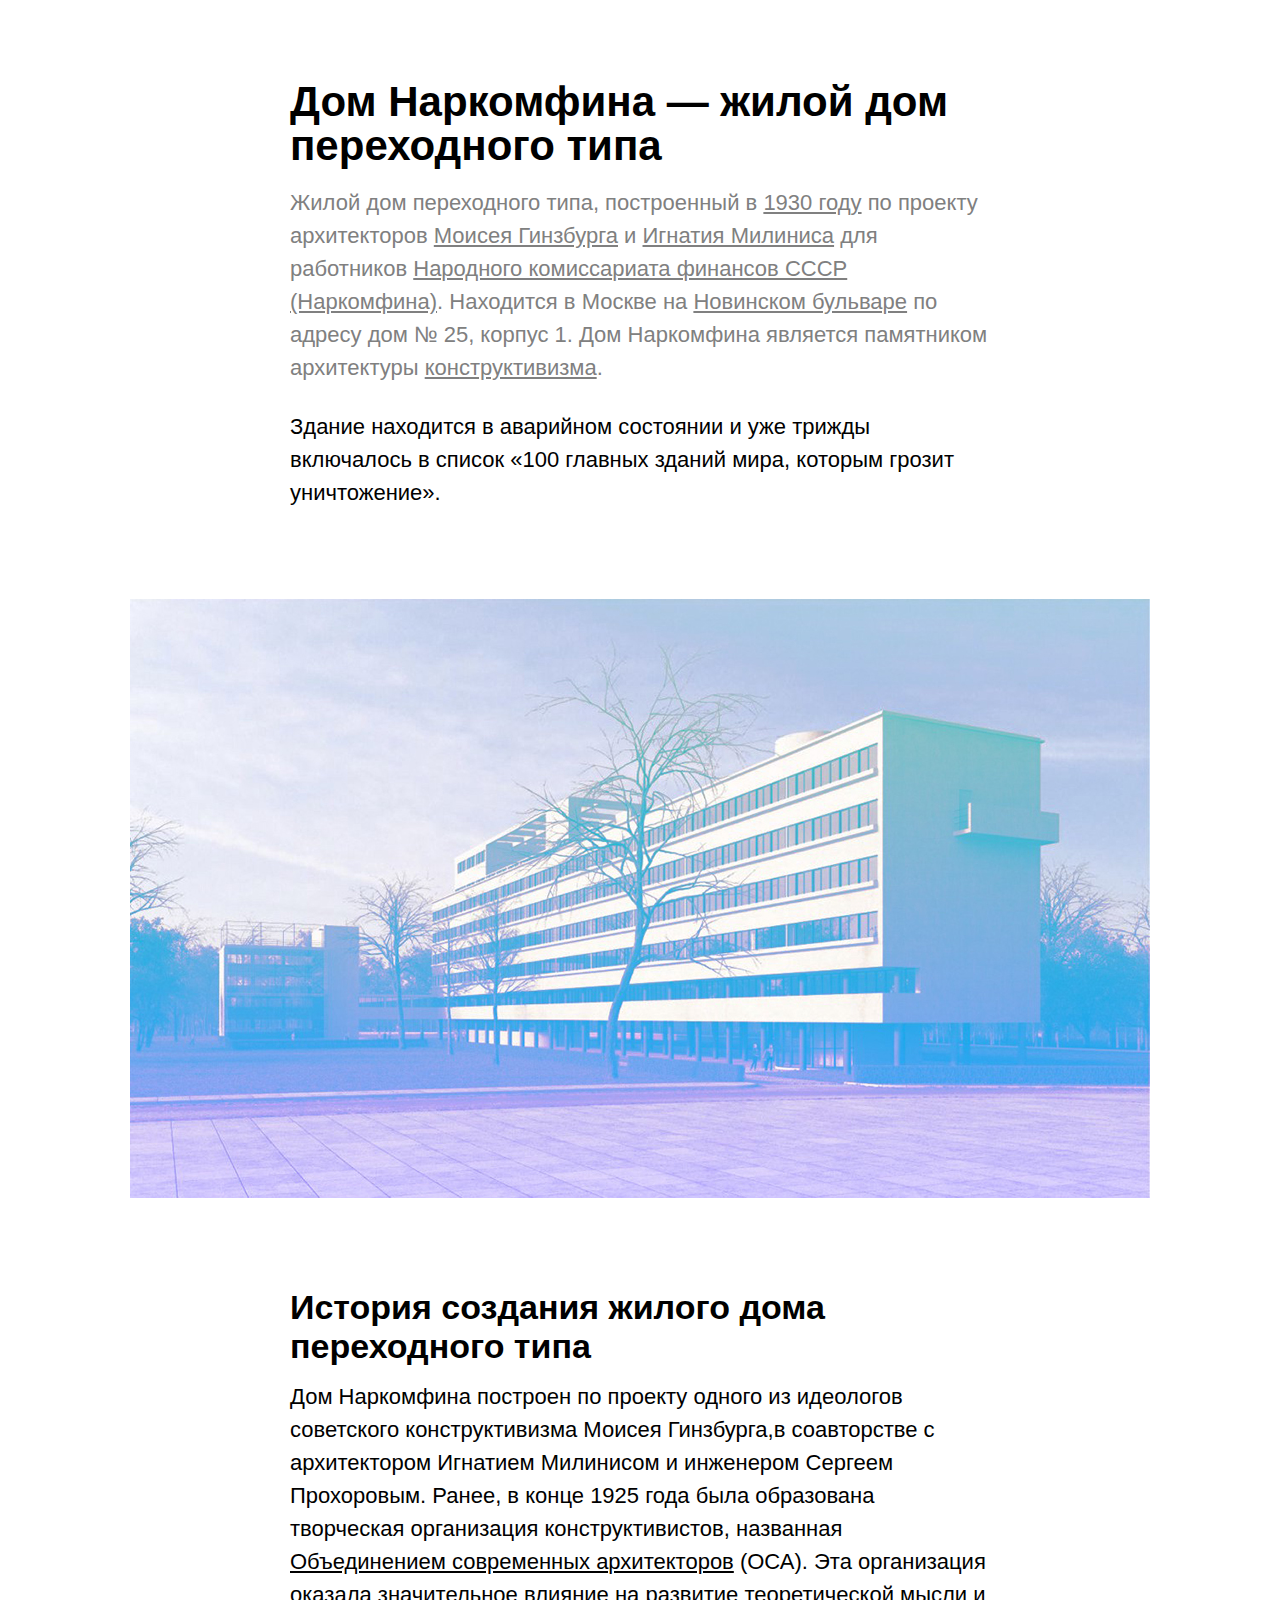
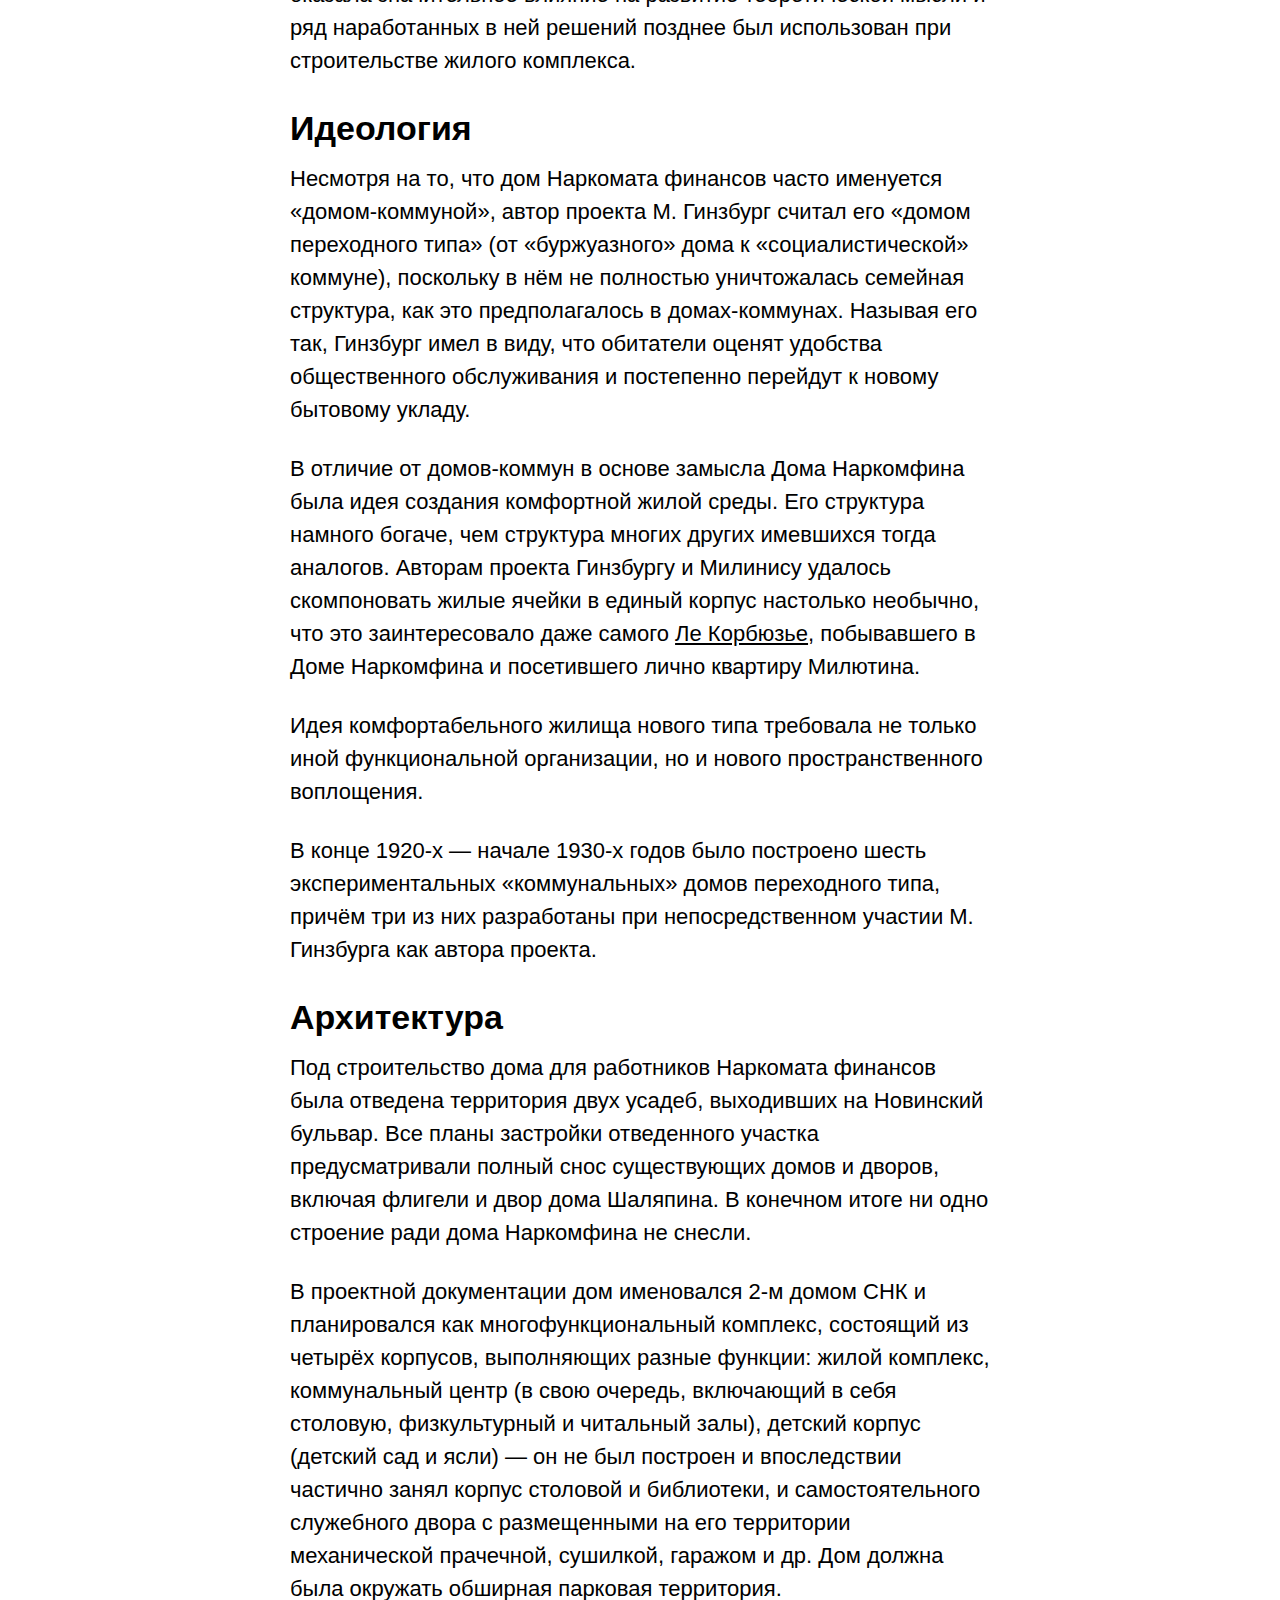
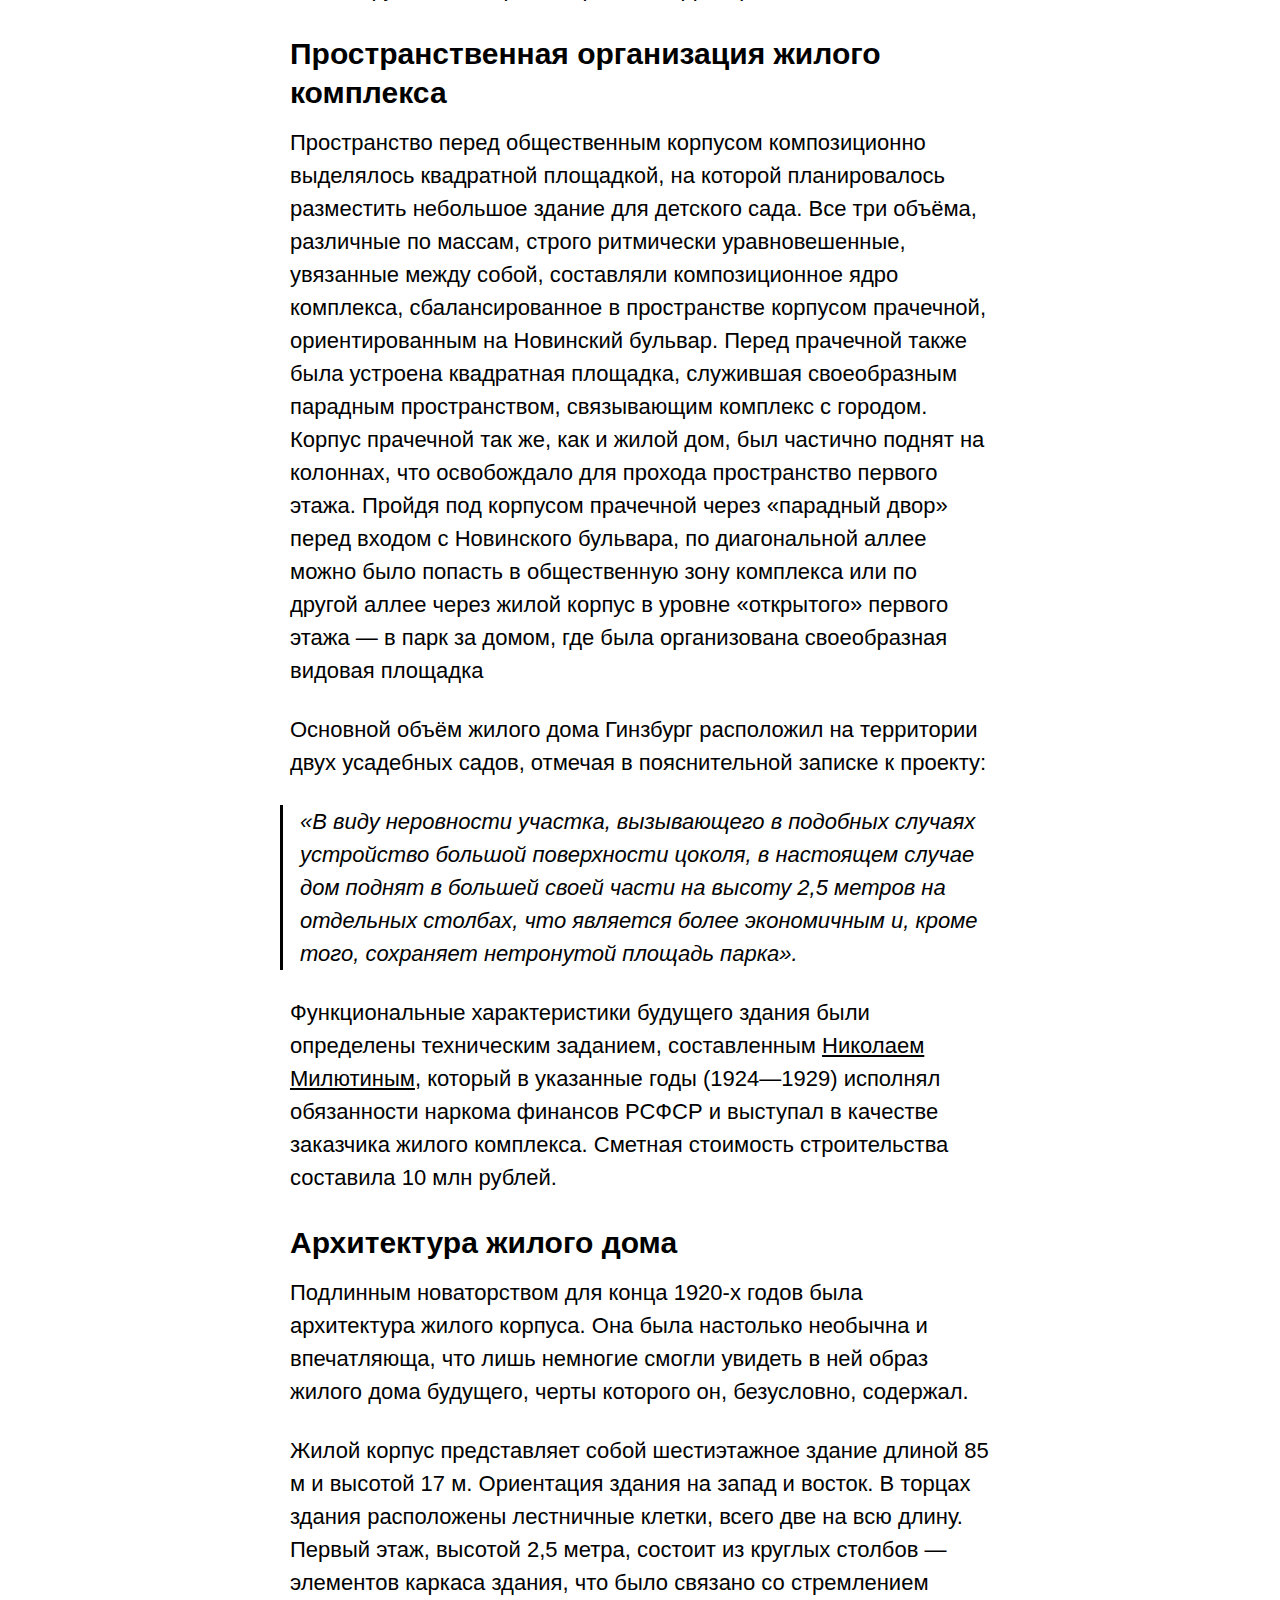
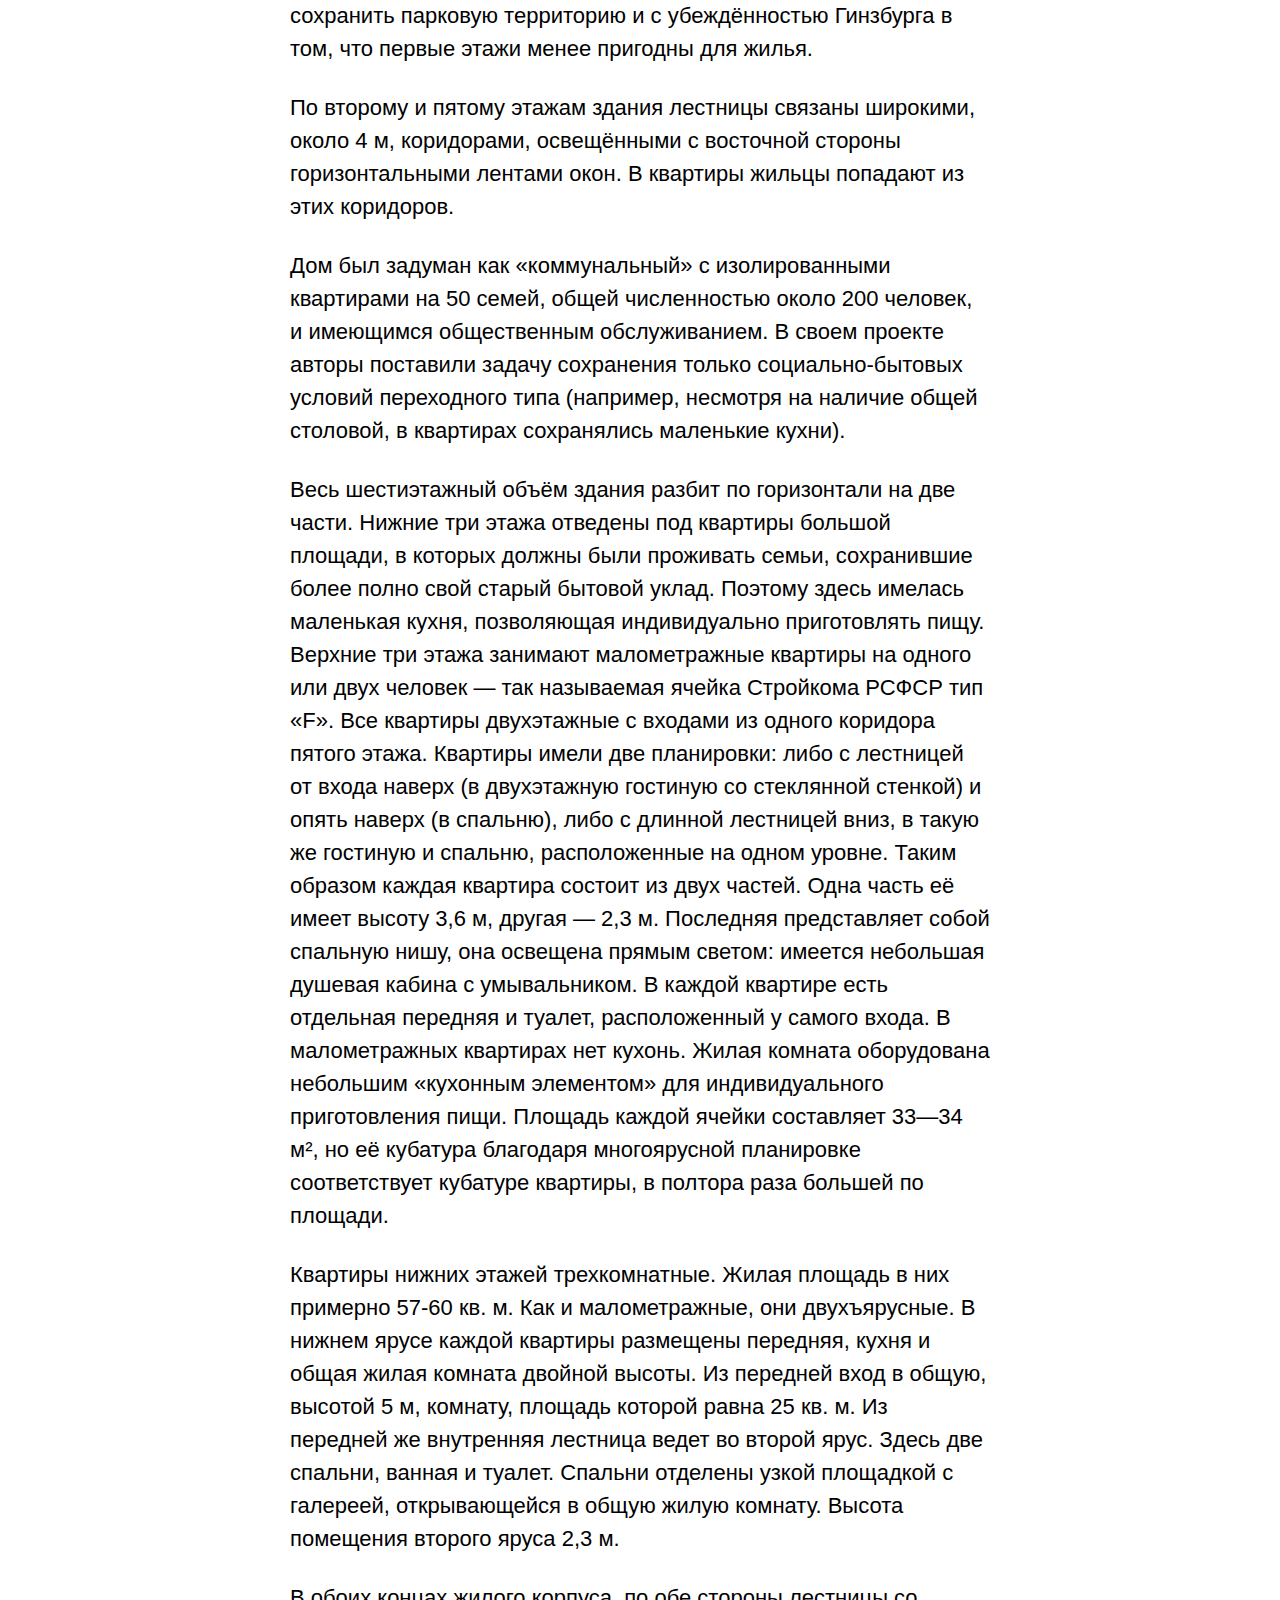
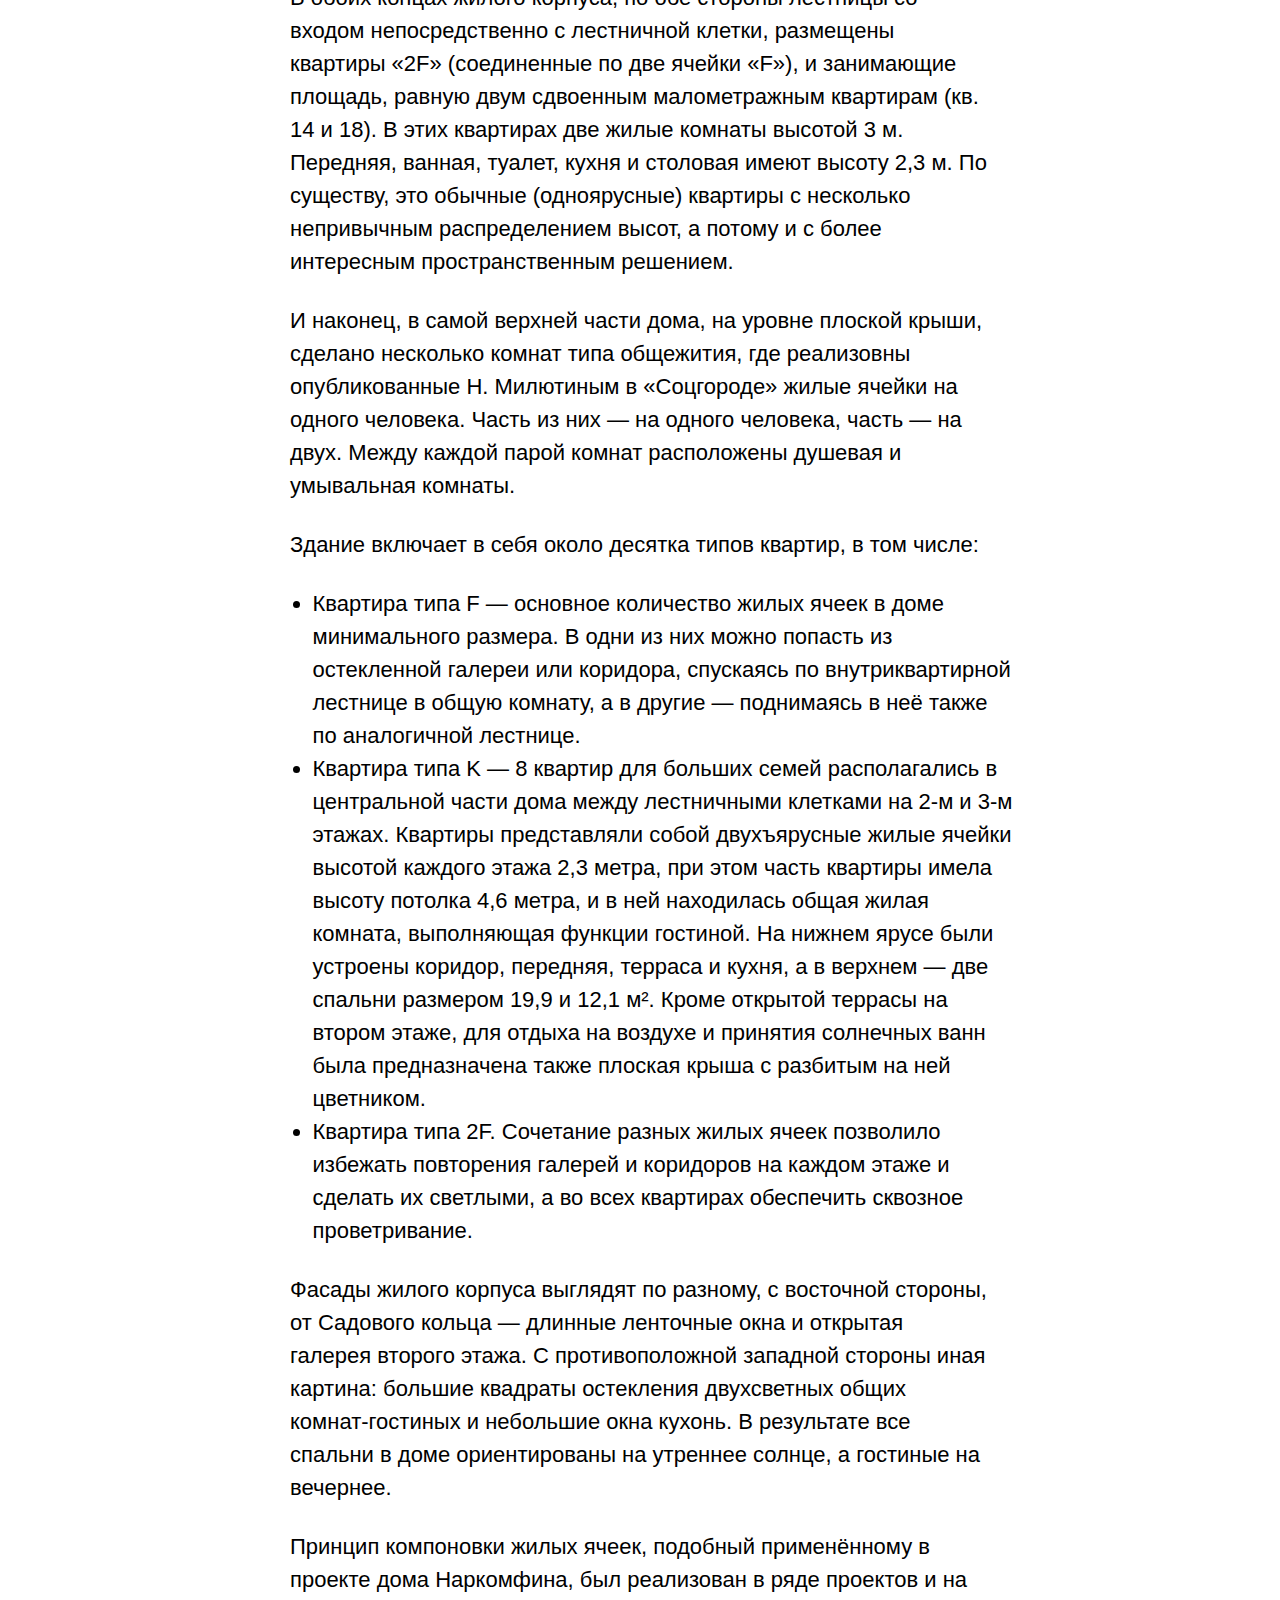
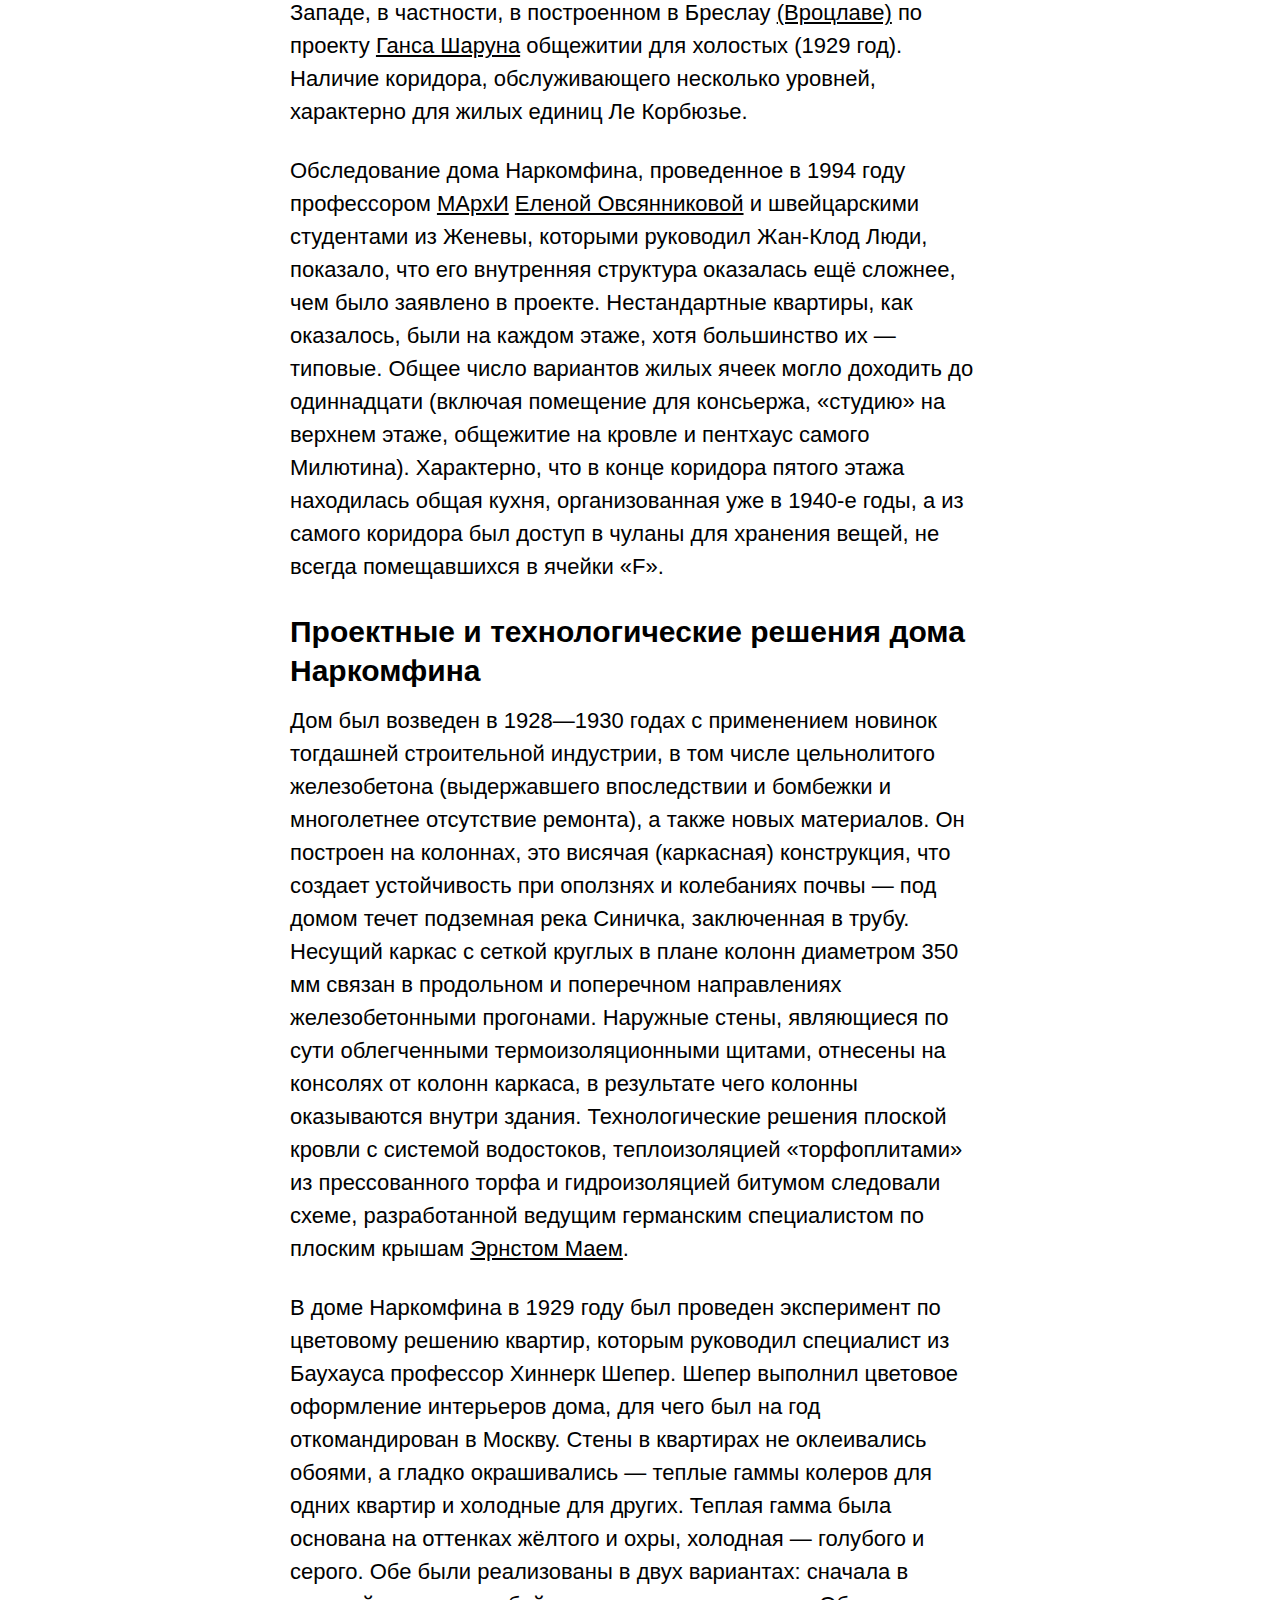
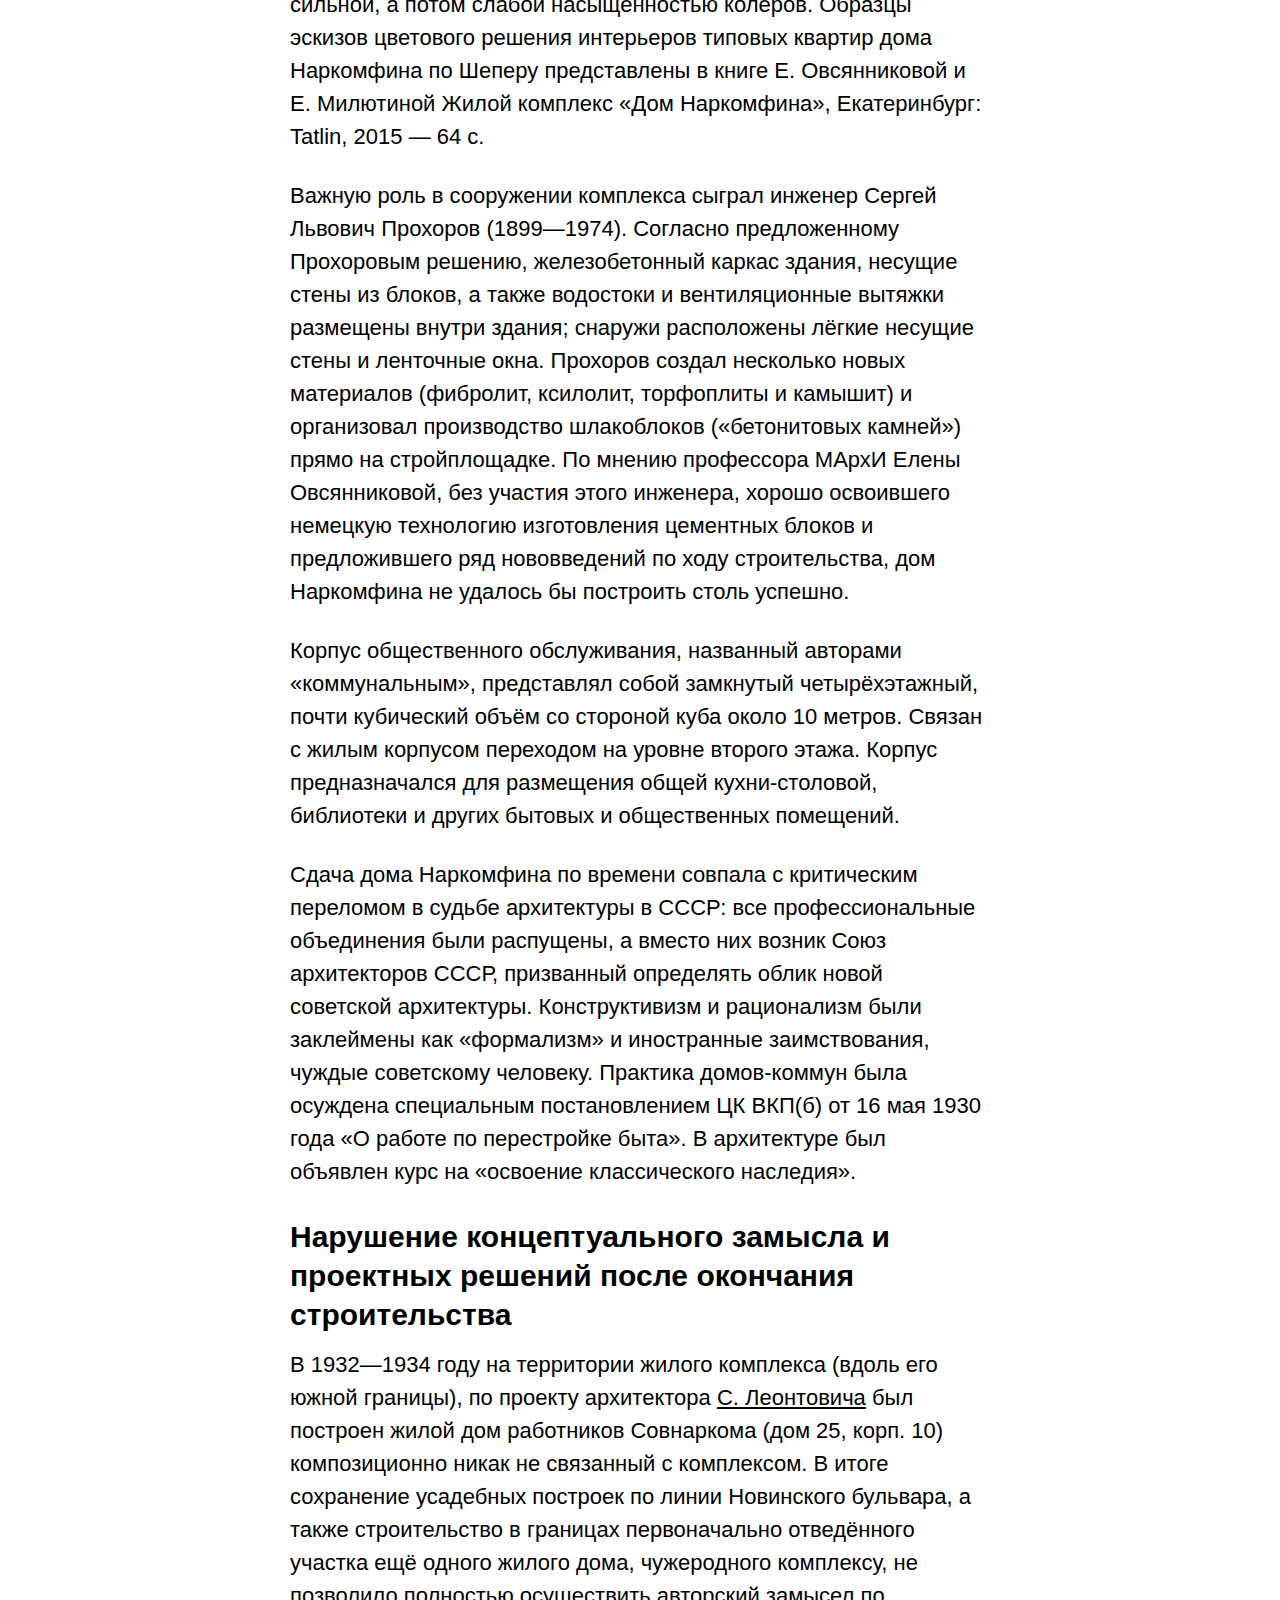
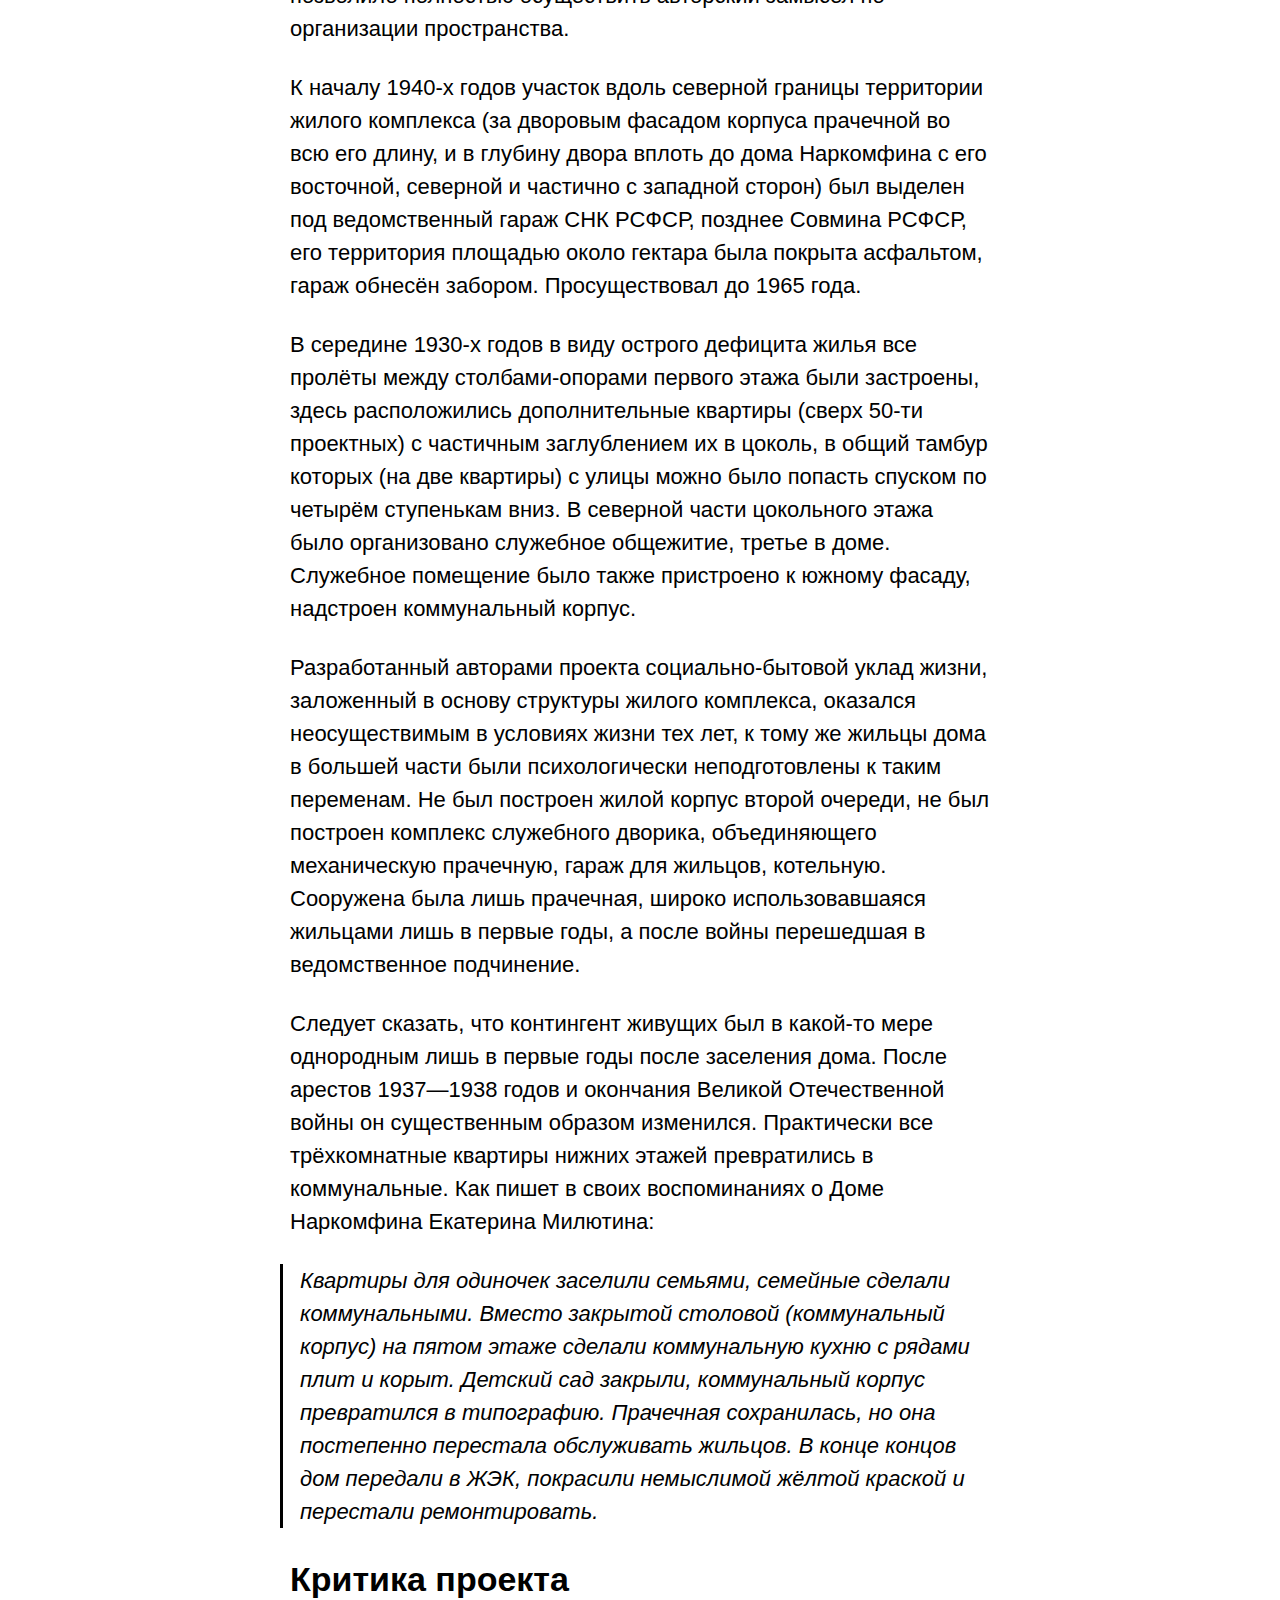
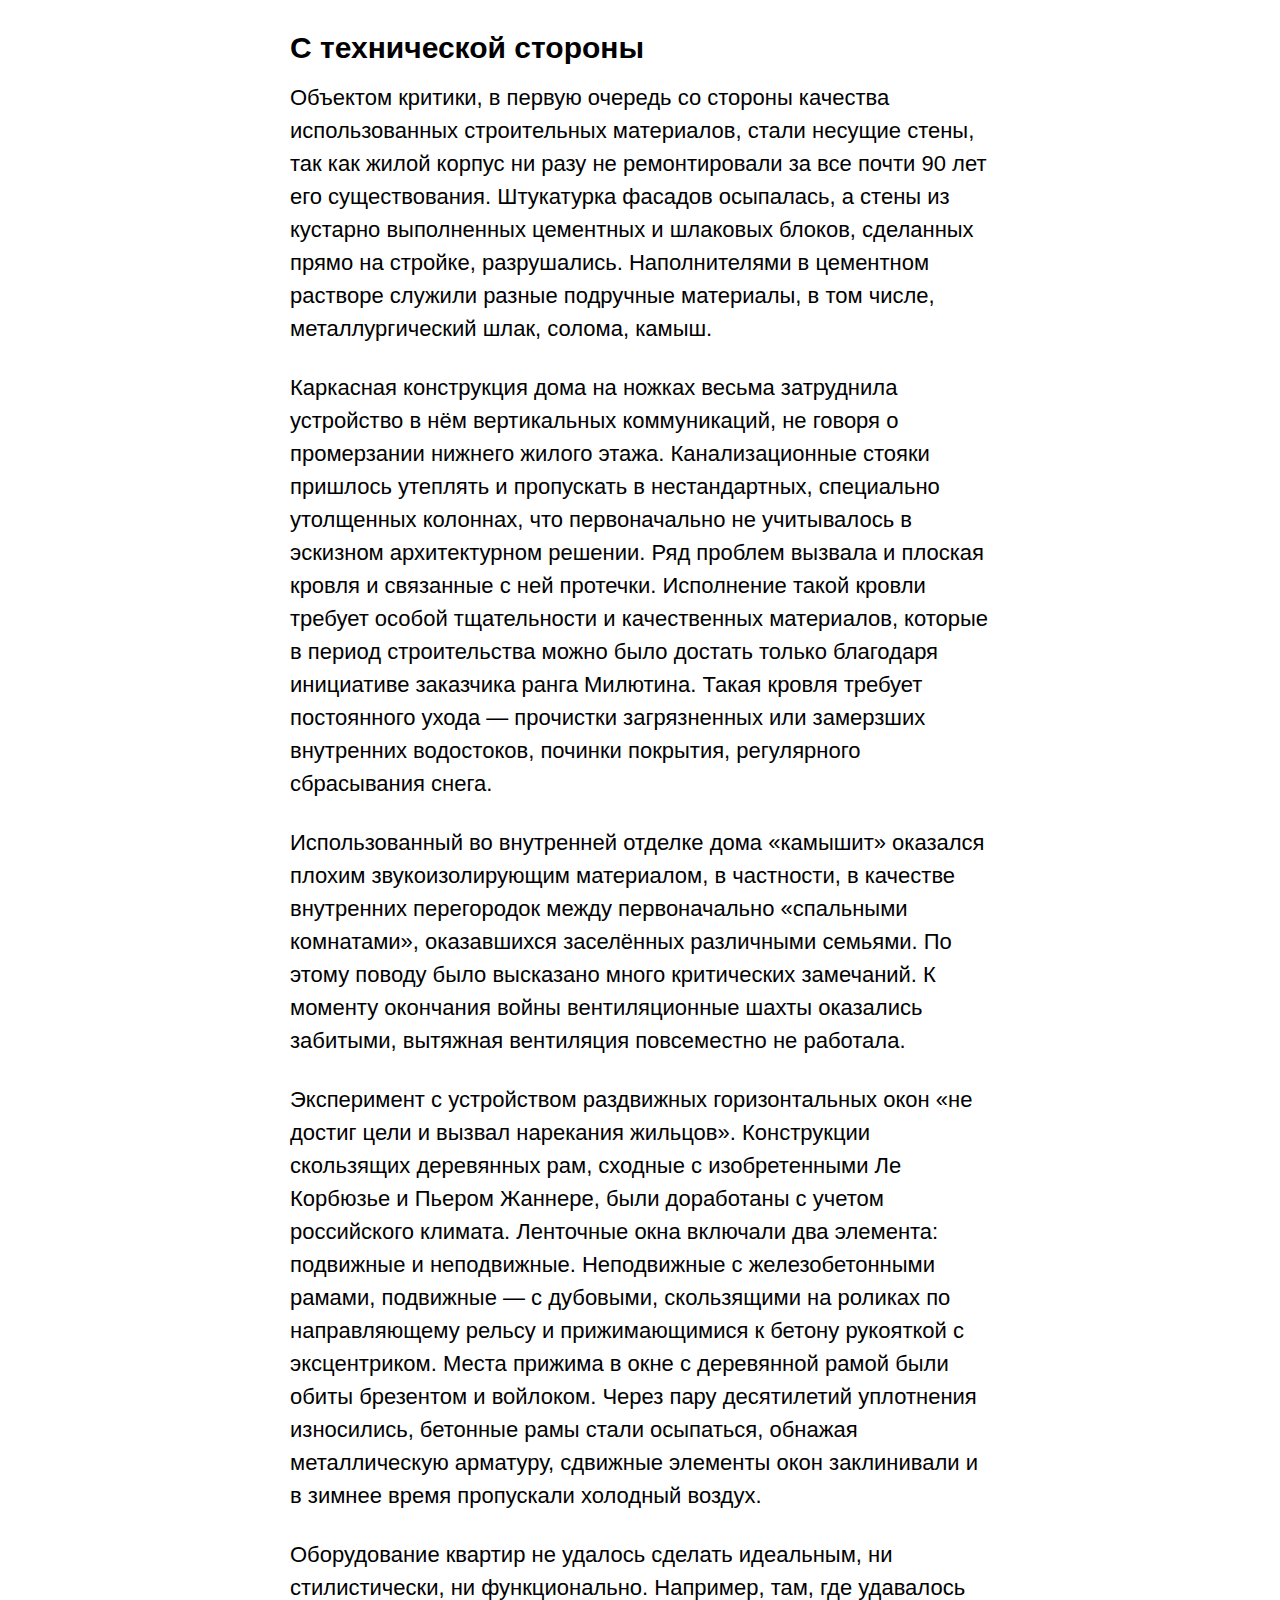
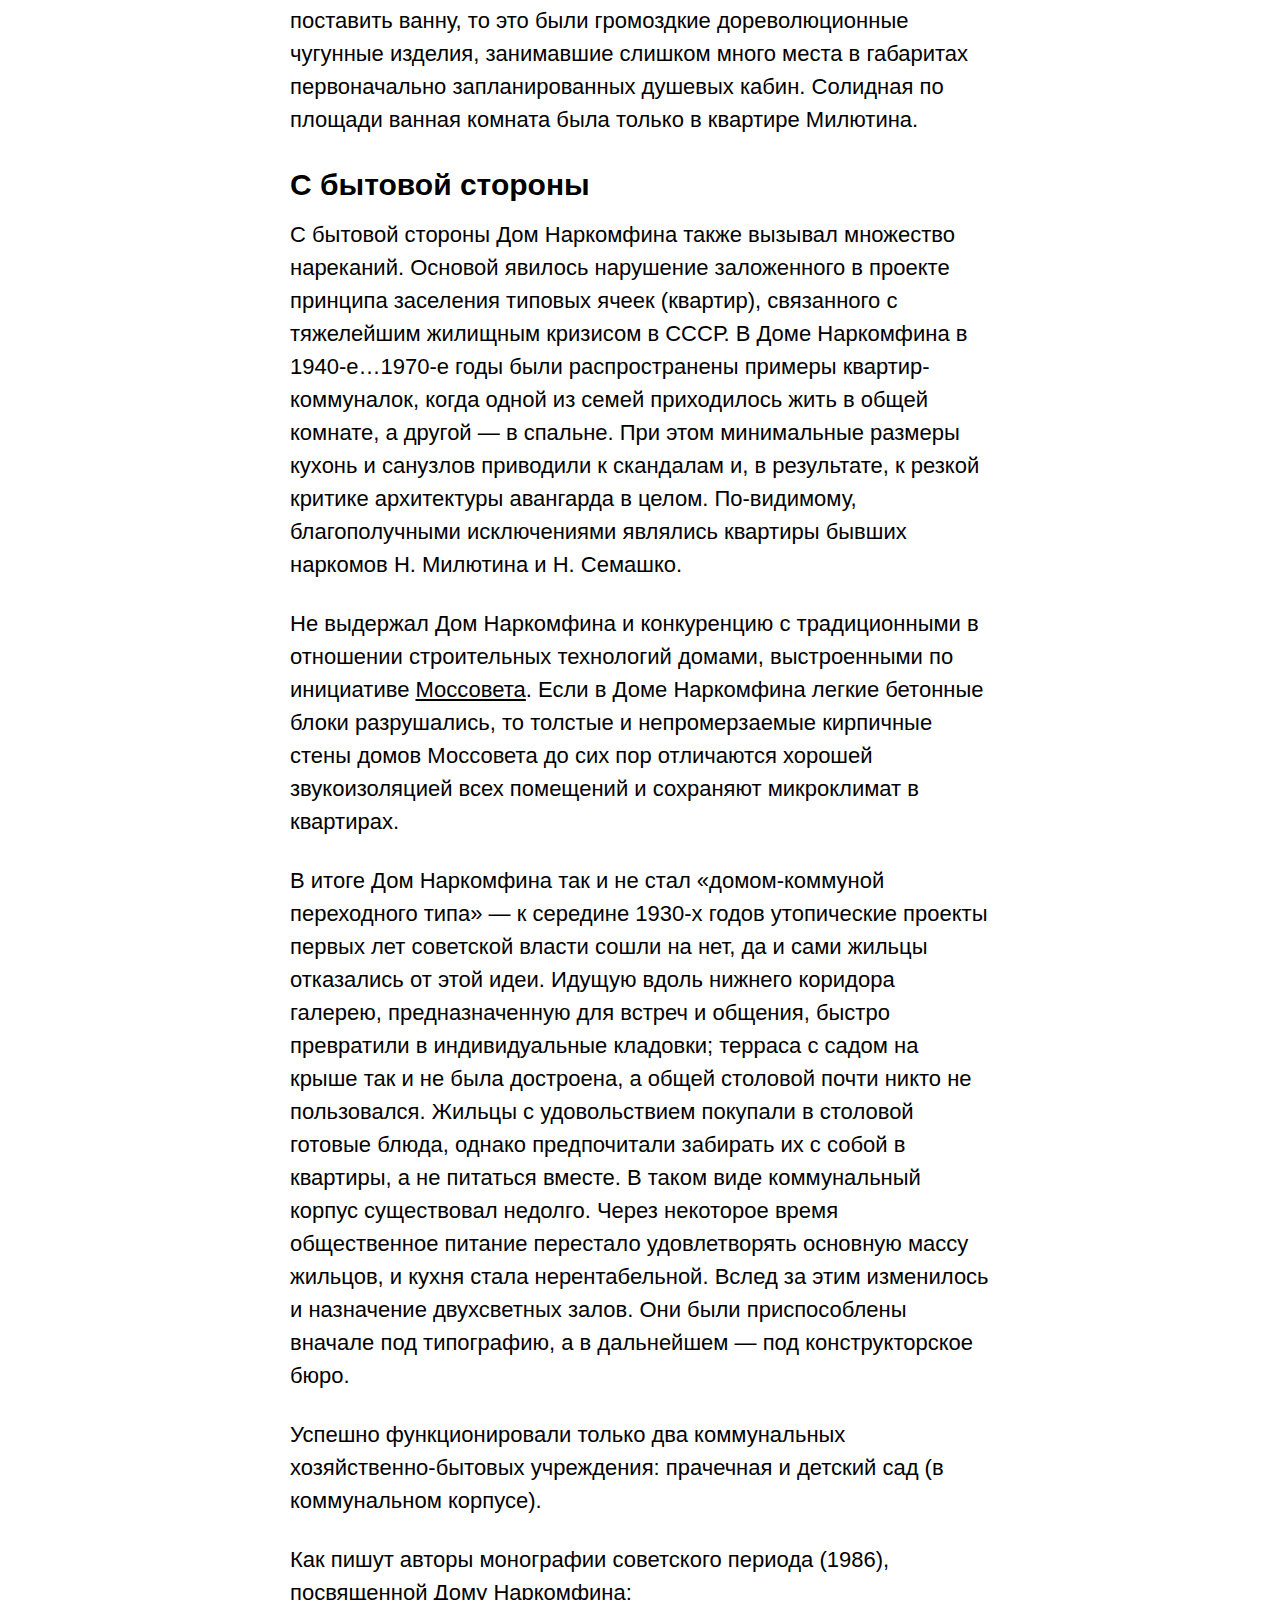
==== commit 7d70f8f5: "CSS markup" ====
--- a/domnarkomfina.html
+++ b/domnarkomfina.html
@@ -7,11 +7,13 @@
   <link rel="stylesheet" href="styles/style.css">
 </head>
 <body>
-  <h1>Дом Наркомфина</h1>
+  <h1>Дом Наркомфина — жилой дом переходного типа</h1>
   <p>Жилой дом переходного типа, построенный в <a target="_blank" href="https://ru.wikipedia.org/wiki/1930_год">1930 году</a> по проекту архитекторов <a target="_blank" href="https://ru.wikipedia.org/wiki/Гинзбург,_Моисей_Яковлевич">Моисея Гинзбурга</a> и <a target="_blank" href="https://ru.wikipedia.org/wiki/Милинис,_Игнатий_Францевич">Игнатия Милиниса</a> для работников <a target="_blank" href="https://ru.wikipedia.org/wiki/Народный_комиссариат_финансов_СССР">Народного комиссариата финансов СССР (Наркомфина)</a>. Находится в Москве на <a target="_blank" href="https://ru.wikipedia.org/wiki/Новинский_бульвар">Новинском бульваре</a> по адресу дом № 25, корпус 1. Дом Наркомфина является памятником архитектуры <a target="_blank" href="https://ru.wikipedia.org/wiki/Конструктивизм_(искусство)">конструктивизма</a>.</p>
   <p>Здание находится в аварийном состоянии и уже трижды включалось в список «100 главных зданий мира, которым грозит уничтожение».</p>
 
-  <h2>История создания</h2>
+  <img src="images/narkomfin.jpg" alt="Дом Наркомфина">
+
+  <h2>История создания жилого дома переходного типа</h2>
   <p>Дом Наркомфина построен по проекту одного из идеологов советского конструктивизма Моисея Гинзбурга,в соавторстве с архитектором Игнатием Милинисом и инженером Сергеем Прохоровым. Ранее, в конце 1925 года была образована творческая организация конструктивистов, названная <a target="_blank" href="https://ru.wikipedia.org/wiki/Объединение_современных_архитекторов">Объединением современных архитекторов</a> (ОСА). Эта организация оказала значительное влияние на развитие теоретической мысли и ряд наработанных в ней решений позднее был использован при строительстве жилого комплекса.
 
   <h2>Идеология</h2>
@@ -71,7 +73,6 @@
     </blockquote>
 
   <h2>Критика проекта</h2>
-  <p>Дому Наркомфина посвящено большое количество публикаций, как в российских, так и в зарубежных источниках. В западных источниках описания дома Наркомфина нередко сопровождаются определениями «утопия» и «утопический» (<a target="_blank" href="https://ru.wikipedia.org/wiki/Английский_язык">англ.</a> utopian housing project). В советских публикациях авторы старались избегать такой трактовки, привычно используя лексику типа «эксперимент», «экспериментальный», «переходного типа» и т. п., как правило, не акцентируя внимание на его результатах.</p>
 
   <h3>С технической стороны</h3>
   <p>Объектом критики, в первую очередь со стороны качества использованных строительных материалов, стали несущие стены, так как жилой корпус ни разу не ремонтировали за все почти 90 лет его существования. Штукатурка фасадов осыпалась, а стены из кустарно выполненных цементных и шлаковых блоков, сделанных прямо на стройке, разрушались. Наполнителями в цементном растворе служили разные подручные материалы, в том числе, металлургический шлак, солома, камыш.</p>
@@ -92,7 +93,7 @@
   <p>В английском разделе Википедии данная мысль (<a href="https://en.wikipedia.org/wiki/Narkomfin_building#The_Narkomfin_building_as_reality">"Дом Наркомфина как реальность"</a>) выражена точнее:
     <blockquote>
       Утопизм и стремление к реформированию повседневной жизни, положенные в основу проекта дома Наркомфина, впали в немилость практически сразу по его завершении. С началом пятилетки и консолидации власти Сталиным заложенные в проект идеи коллективизма и феминизма были отвергнуты как левацкие и троцкистские».
-  </blockquote>
+    </blockquote>
 
   <h2>Известные жители</h2>
   <p>Дом заселялся в 1931 году (одновременно с заселением Дома на набережной на улице Серафимовича, д. 2) представителями советской номенклатуры республиканского уровня - чиновниками и функционерами второй руки. Наиболее заметные из них по своему положению занимали квартиры в верхних этажах и в торцах жилого корпуса. Позднее, в 1937—1938 годах, большинство из них были осуждены и расстреляны как «враги народа» (см. Ссылки)</p>
@@ -174,7 +175,7 @@
       <p>По количеству репрессированных жильцов в годы "большого террора" дом Наркомфина (он же 2-1 дом СНК), вероятно, сопоставим лишь с 1-м домом СНК (Дом на набережной). Жильцы (поголовно советская номенклатура республиканского уровня) не менее двадцати квартир были репрессированы. Практически все они были расстреляны, но были и отбывавшие срок приговора в ГУЛАГе. И в конце 1950-х в дом еще наведывались взрослые дети семей, выселенных из дома в 37-м и 38-м годах, желавшие посмотреть на свои квартиры и на тех, кто в них теперь живет.</p>
     </li>
     <li>
-      <pСдача Дома Наркомфина (в 1931 году 2-й дом Совнаркома) по времени совпали с открытием 102-этажного небоскреба <a target="_blank" href="https://ru.wikipedia.org/wiki/Эмпайр-стейт-билдинг">Эмпайр стейт билдинг</a> в Нью-Йорке. Оба здания носили статусный характер, и каждое из них, в своей стране, являлось техническим, технологическим и культурным прорывом. Эмпайр стейт билдинг сохранил своё значение, и по сей день остаётся культурным символом Америки - "American cultural icon". Идеи и принципы, заложенные в проект Дома Наркомфина, были преданы забвению сразу по его завершении. И нынешне состояние дома лучше слов свидетельствует об истинной ценности идей обобществления, затем нормирования и распределения всего и вся, ради осуществления которых были уложены в землю миллионы людей.</p>
+      <p>Сдача Дома Наркомфина (в 1931 году 2-й дом Совнаркома) по времени совпали с открытием 102-этажного небоскреба <a target="_blank" href="https://ru.wikipedia.org/wiki/Эмпайр-стейт-билдинг">Эмпайр стейт билдинг</a> в Нью-Йорке. Оба здания носили статусный характер, и каждое из них, в своей стране, являлось техническим, технологическим и культурным прорывом. Эмпайр стейт билдинг сохранил своё значение, и по сей день остаётся культурным символом Америки - "American cultural icon". Идеи и принципы, заложенные в проект Дома Наркомфина, были преданы забвению сразу по его завершении. И нынешне состояние дома лучше слов свидетельствует об истинной ценности идей обобществления, затем нормирования и распределения всего и вся, ради осуществления которых были уложены в землю миллионы людей.</p>
     </li>
   </ul>
   <p>
--- a/styles/style.css
+++ b/styles/style.css
@@ -1,47 +1,73 @@
 body {
   font-family: 'PT Sans', sans-serif;
   font-size: 22px;
-  width: 700px;
-  margin: 40px auto;
+  line-height: 33px;
+  -webkit-font-smoothing: antialiased;
+  -moz-osx-font-smoothing: grayscale;
 }
 
-p {
-  line-height: 30px;
-  margin-top: 10px;
-  margin-bottom: 20px;
+h1, h2, h3, p, ul, blockquote {
+  width: 700px;
+  margin: 0px auto;
+}
+
+img {
+  display: block;
+  width: 1020px;
+  margin: 90px auto;
 }
 
 h1 {
    font-family: 'PT Sans Caption', sans-serif;
-   font-size: 40px;
+   font-size: 42px;
    font-weight: bold;
-   margin-top: 30px;
+   line-height: 44px;
+   margin-top: 80px;
+   margin-bottom: 18px;
  }
 
-h2, h3 {
+h2 {
   font-family: 'PT Sans Caption', sans-serif;
-  font-size: 32px;
+  font-size: 34px;
   font-weight: bold;
-  margin-top: 40px;
+  line-height: 39px;
+  margin-top: 32px;
+  margin-bottom: 14px;
 }
 
-h1 + p {
-  font-size: 25px;
-  line-height: 30px;
-  color: grey;
+h3 {
+  font-family: 'PT Sans Caption', sans-serif;
+  font-size: 30px;
+  font-weight: bold;
+  line-height: 39px;
+  margin-top: 29px;
+  margin-bottom: 14px;
+}
+
+p {
+  margin-bottom: 26px;
 }
 
 ul {
   list-style-type: disc;
-  line-height: 30px;
-  margin-left: 30px;
+  padding-left: 45px;
+  margin: 26px auto;
 }
 
 blockquote {
   font-style: italic;
-  line-height: 30px;
+  margin: 26px auto;
+  border-left: 3px solid;
+  margin-left: auto;
+  padding-left: 17px;
+
 }
 
 a, a:visited {
   color: inherit;
 }
+
+h1 + p {
+  margin-bottom: 26px;
+  color: grey;
+}
